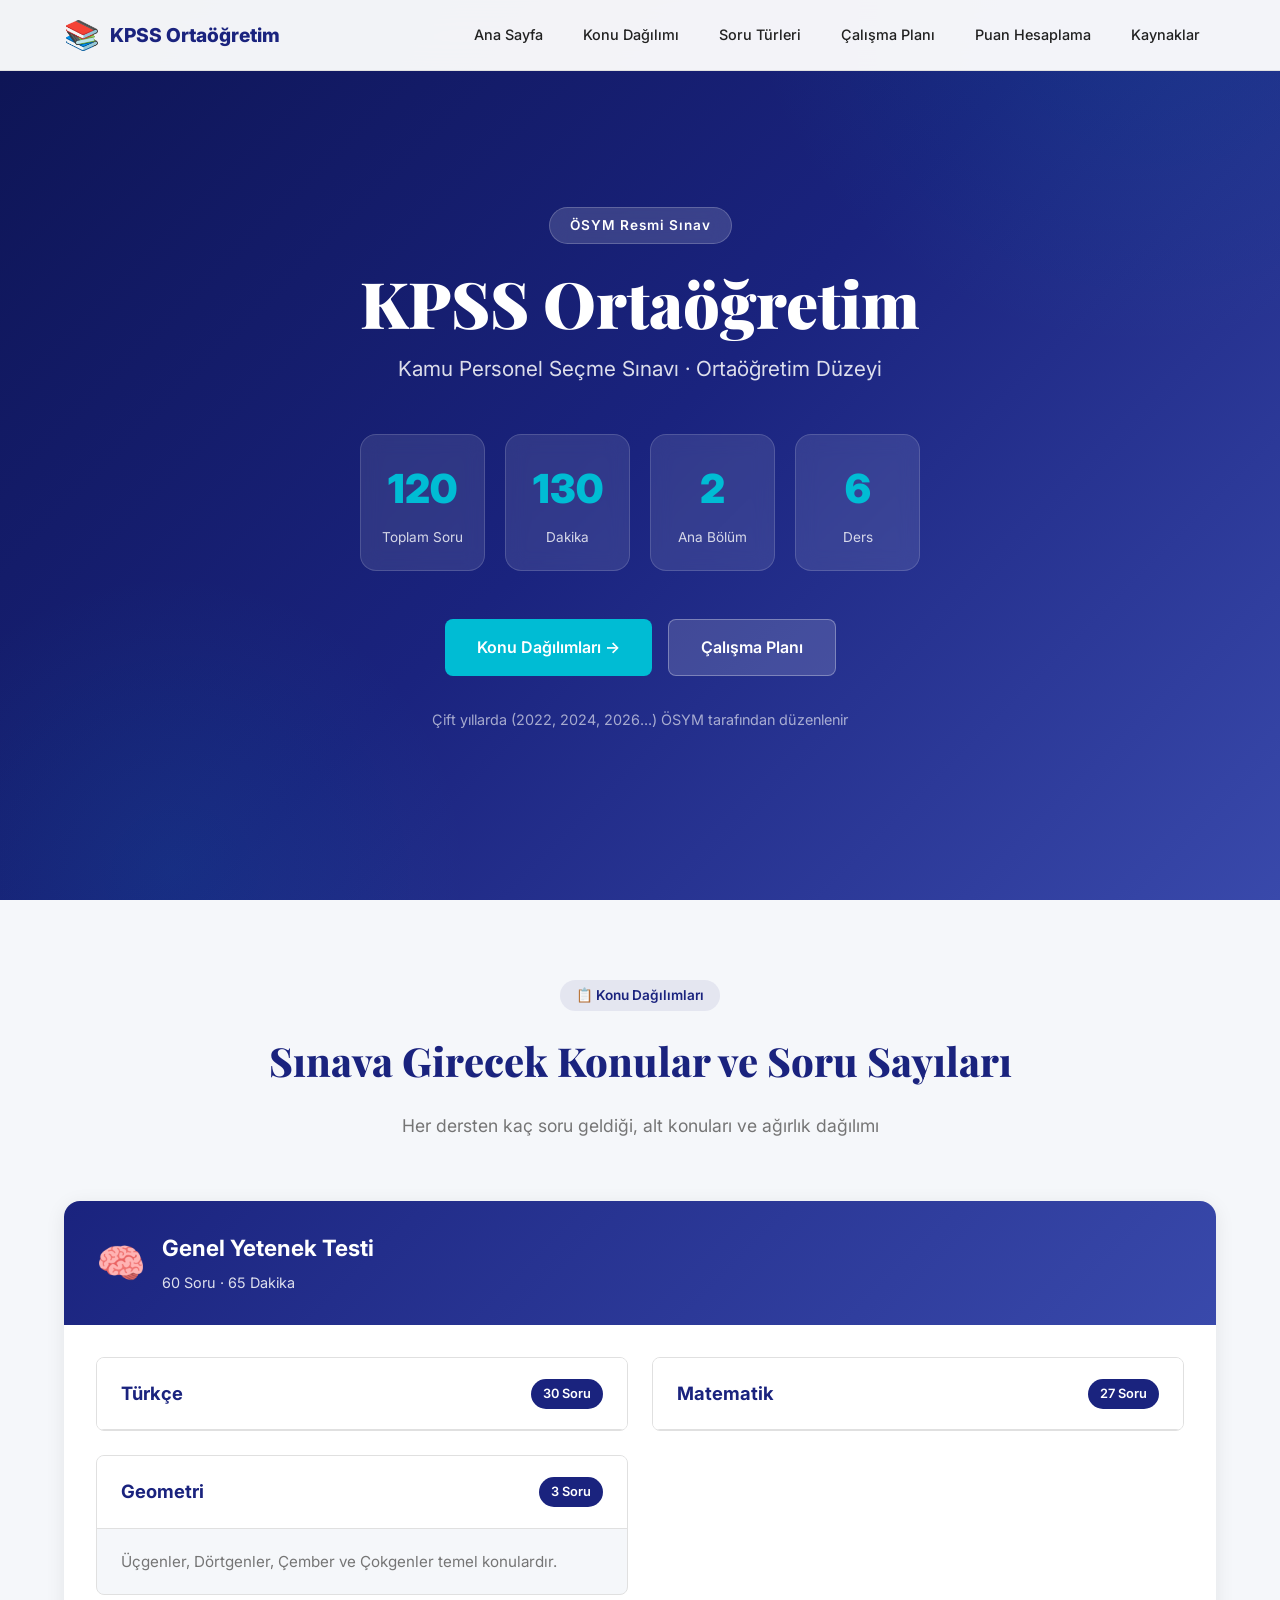
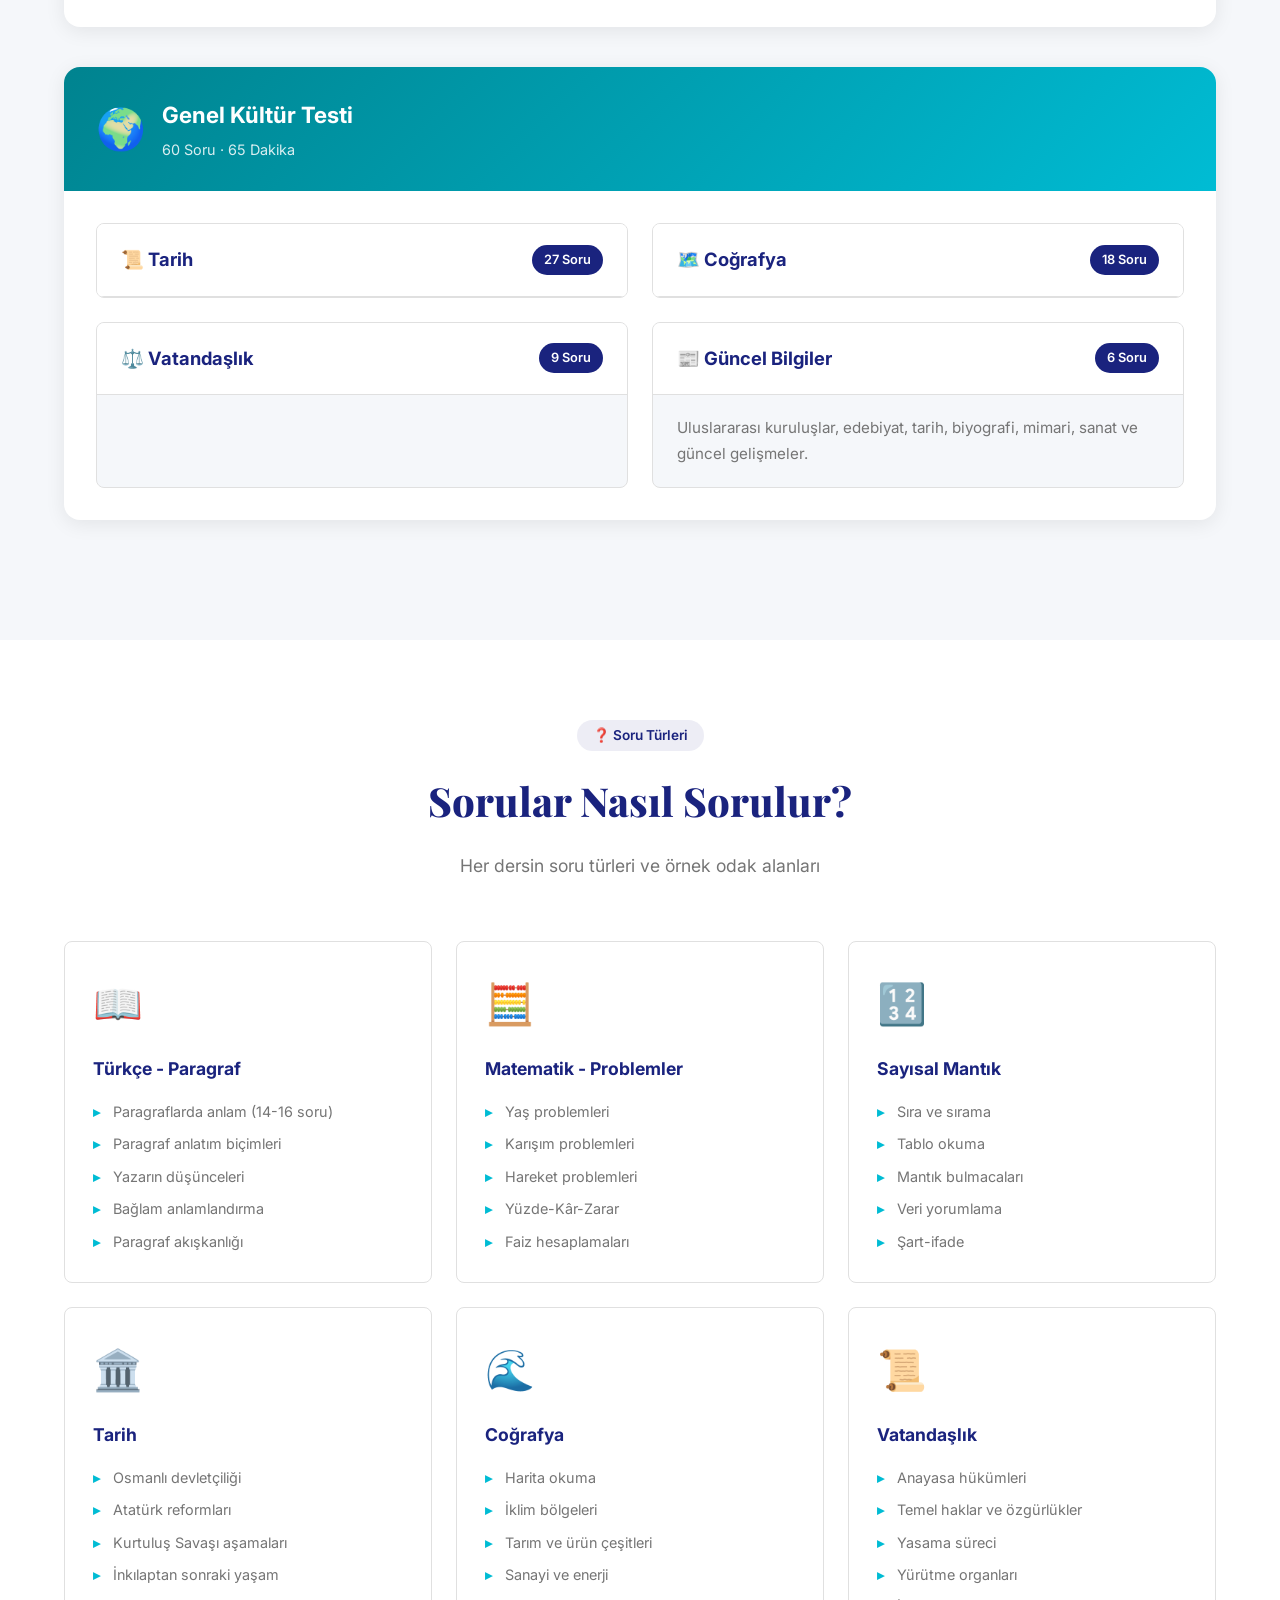
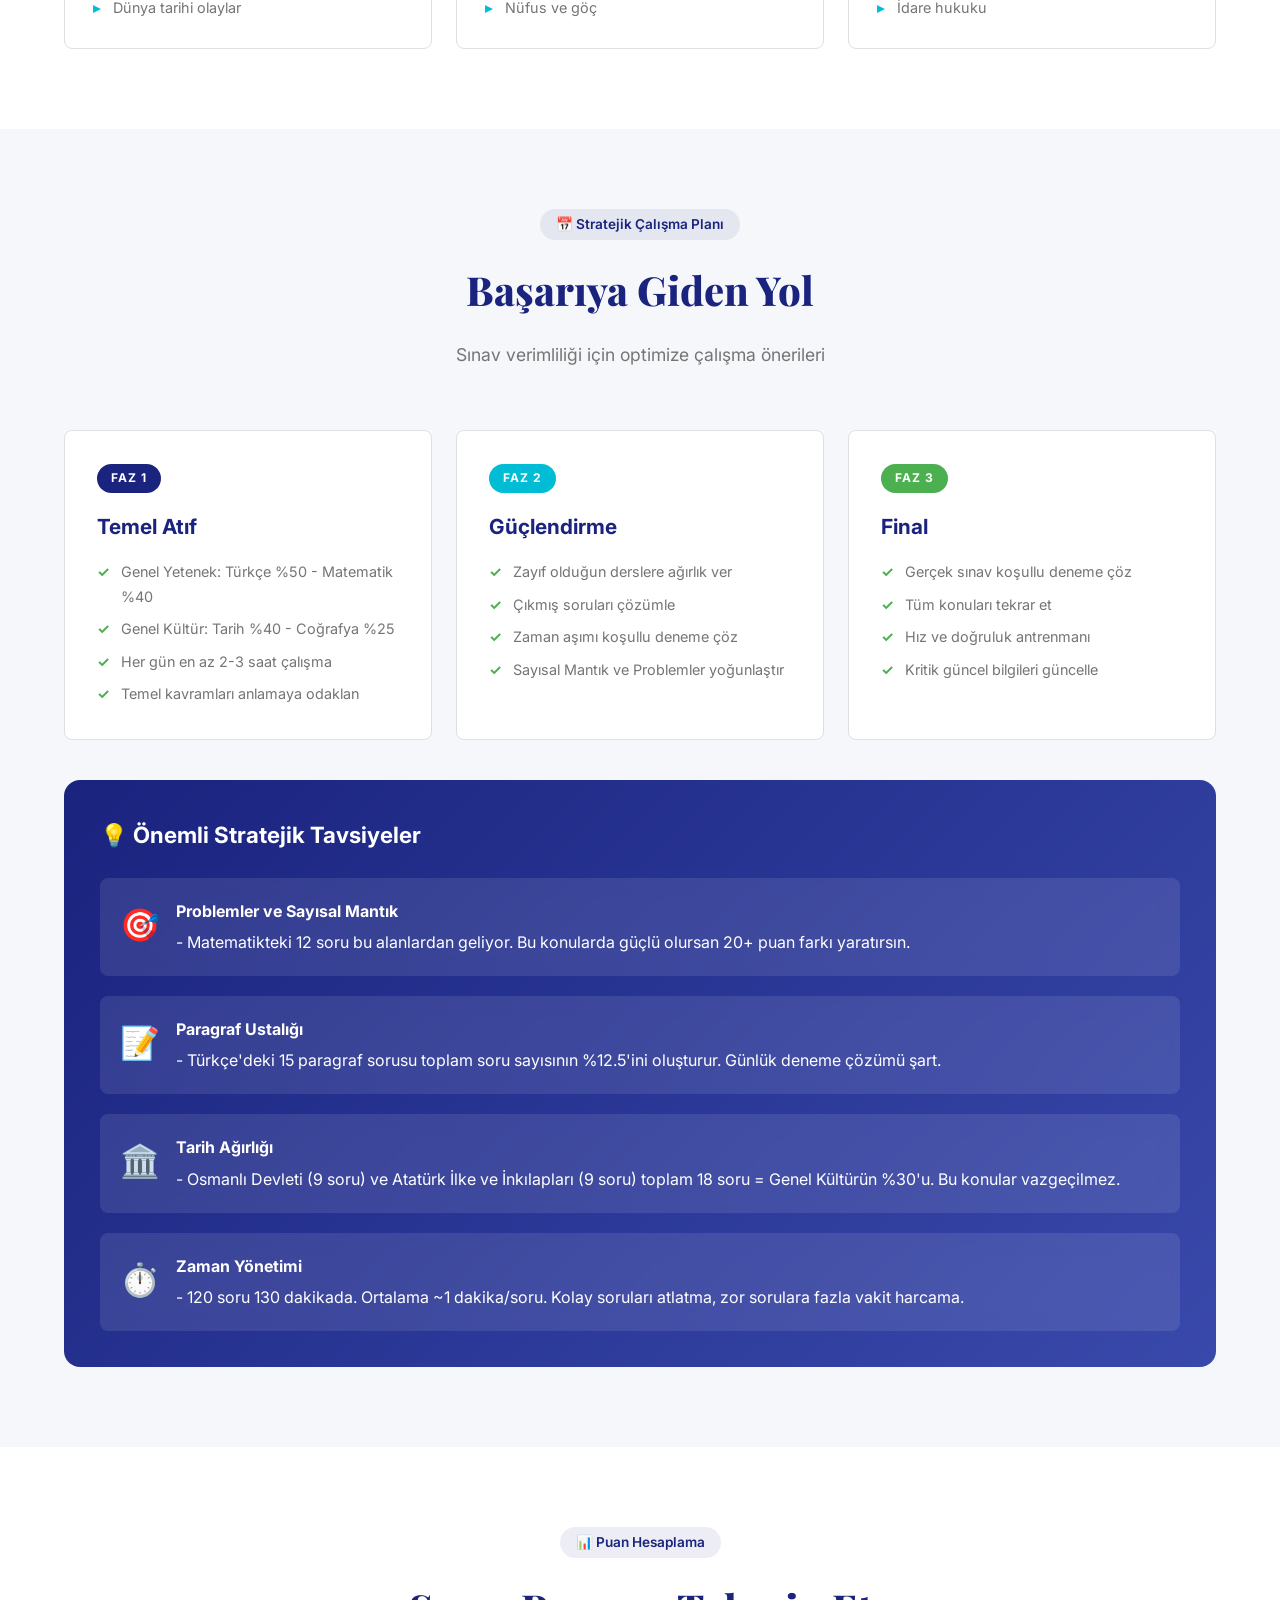
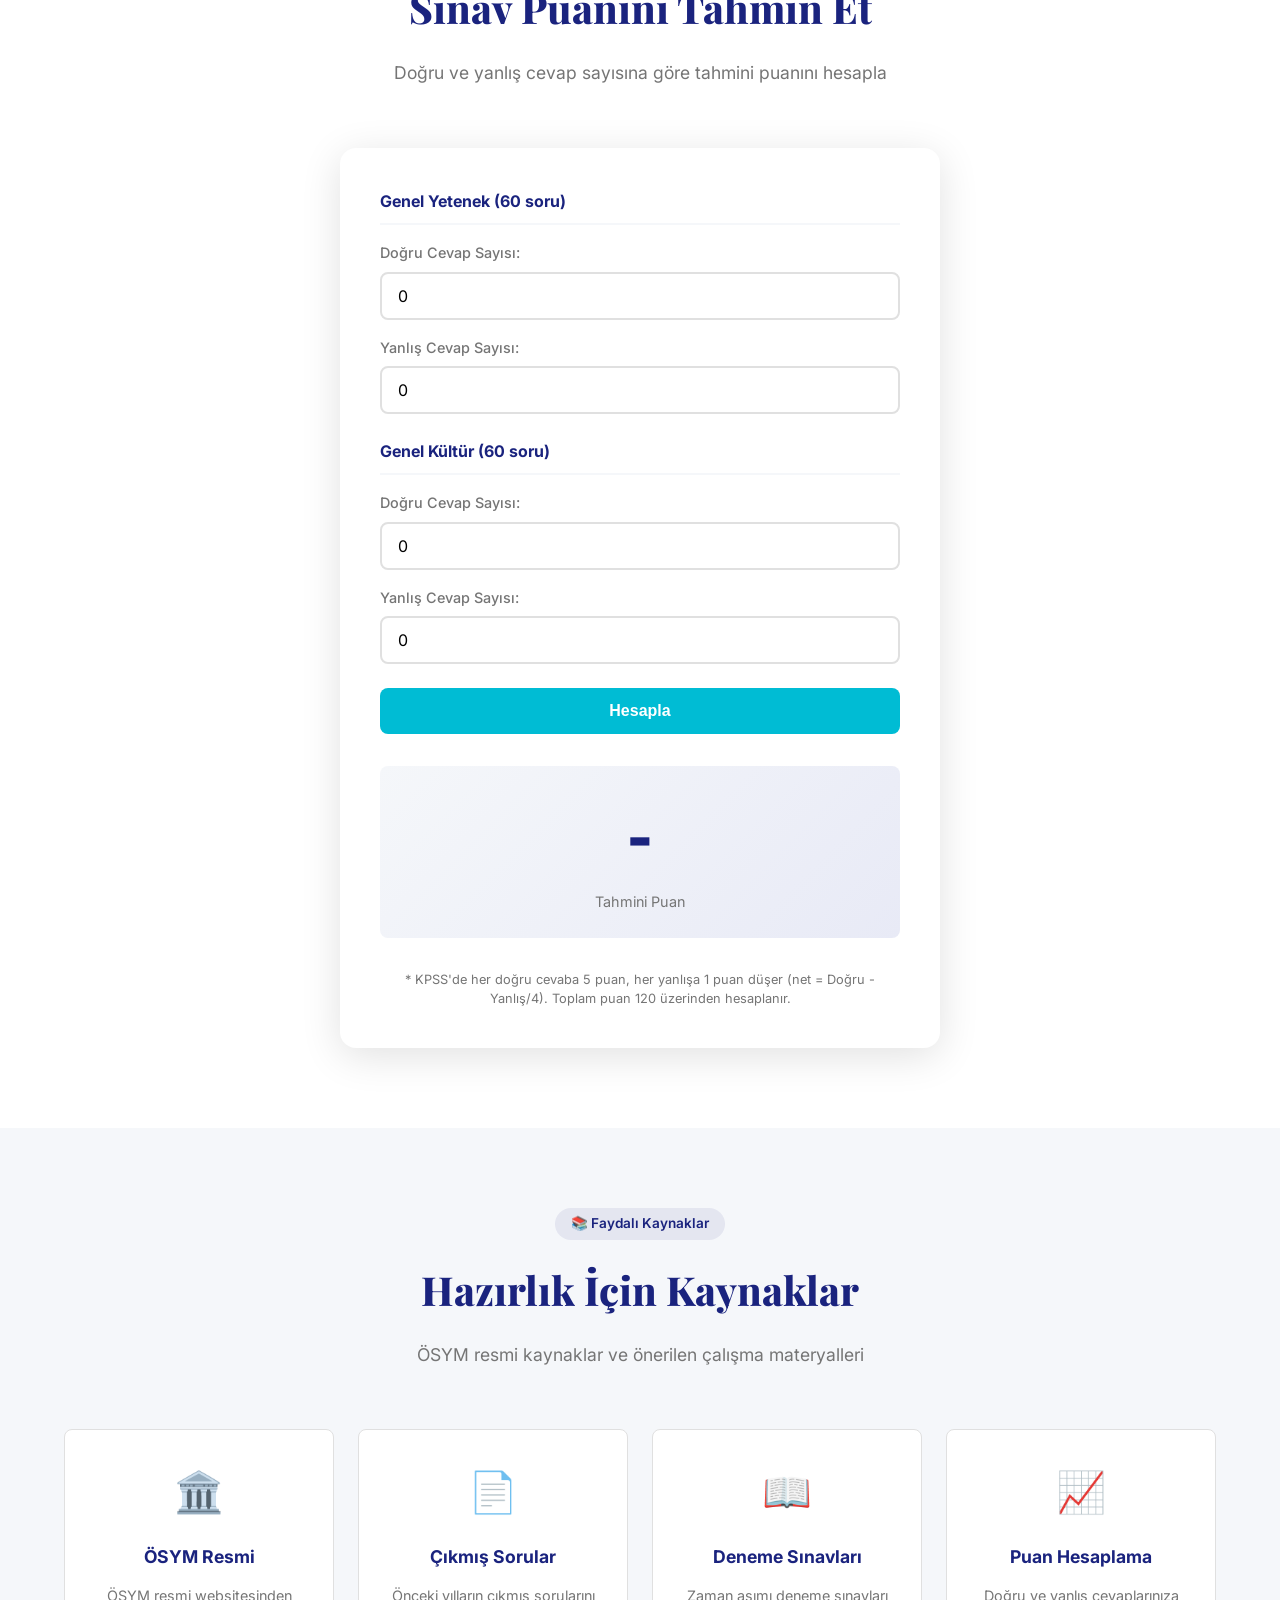
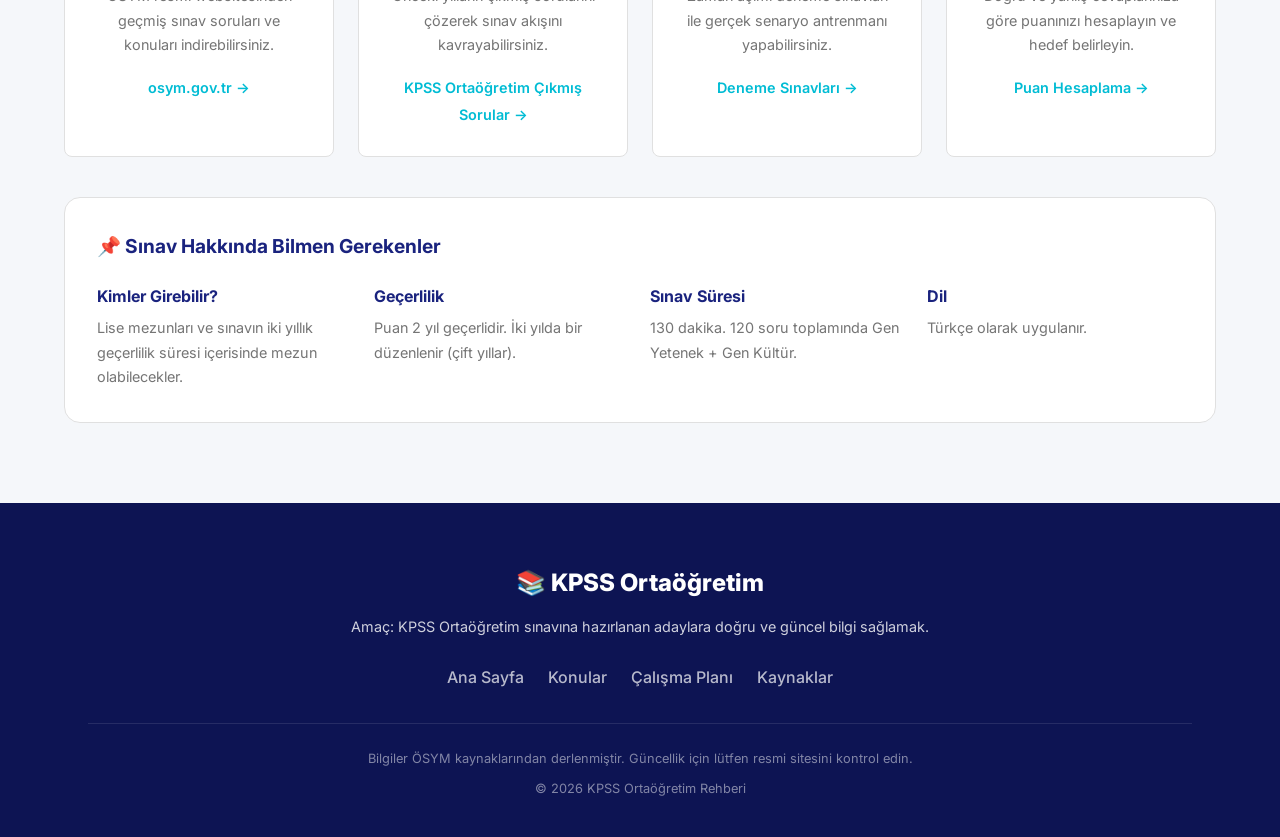
==== index.html @ dd4fbc3d "Initial commit: KPSS Ortaogretim Website" ====
<!DOCTYPE html>
<html lang="tr">
<head>
    <meta charset="UTF-8">
    <meta name="viewport" content="width=device-width, initial-scale=1.0">
    <title>KPSS Ortaöğretim - Sınav Rehberi ve Konu Dağılımları</title>
    <link rel="icon" href="data:image/svg+xml,%3Csvg xmlns='http://www.w3.org/2000/svg' viewBox='0 0 100 100'%3E%3Ctext y='.9em' font-size='90'%3E📚%3C/text%3E%3C/svg%3E">
    <link rel="stylesheet" href="css/style.css">
    <link rel="preconnect" href="https://fonts.googleapis.com">
    <link href="https://fonts.googleapis.com/css2?family=Inter:wght@300;400;500;600;700;800;900&family=Playfair+Display:wght@700;800;900&display=swap" rel="stylesheet">
</head>
<body>
    <!-- Navigasyon -->
    <nav class="navbar" id="navbar">
        <div class="nav-container">
            <a href="#anasayfa" class="nav-logo">
                <span class="logo-icon">📚</span>
                <span class="logo-text">KPSS Ortaöğretim</span>
            </a>
            <button class="nav-toggle" id="navToggle" aria-label="Menü">
                <span></span>
                <span></span>
                <span></span>
            </button>
            <ul class="nav-menu" id="navMenu">
                <li><a href="#anasayfa">Ana Sayfa</a></li>
                <li><a href="#konular">Konu Dağılımı</a></li>
                <li><a href="#soru-tipleri">Soru Türleri</a></li>
                <li><a href="#calisma-planı">Çalışma Planı</a></li>
                <li><a href="#puan-hesaplama">Puan Hesaplama</a></li>
                <li><a href="#kaynaklar">Kaynaklar</a></li>
            </ul>
        </div>
    </nav>

    <!-- Ana Sayfa -->
    <section class="hero" id="anasayfa">
        <div class="hero-bg"></div>
        <div class="hero-content">
            <div class="hero-badge">ÖSYM Resmi Sınav</div>
            <h1 class="hero-title">KPSS Ortaöğretim</h1>
            <p class="hero-subtitle">Kamu Personel Seçme Sınavı · Ortaöğretim Düzeyi</p>
            <div class="hero-stats">
                <div class="stat">
                    <span class="stat-number">120</span>
                    <span class="stat-label">Toplam Soru</span>
                </div>
                <div class="stat">
                    <span class="stat-number">130</span>
                    <span class="stat-label">Dakika</span>
                </div>
                <div class="stat">
                    <span class="stat-number">2</span>
                    <span class="stat-label">Ana Bölüm</span>
                </div>
                <div class="stat">
                    <span class="stat-number">6</span>
                    <span class="stat-label">Ders</span>
                </div>
            </div>
            <div class="hero-cta">
                <a href="#konular" class="btn btn-primary">Konu Dağılımları →</a>
                <a href="#calisma-planı" class="btn btn-secondary">Çalışma Planı</a>
            </div>
            <p class="hero-note">Çift yıllarda (2022, 2024, 2026...) ÖSYM tarafından düzenlenir</p>
        </div>
    </section>

    <!-- Konu Dağılımı -->
    <section class="section" id="konular">
        <div class="container">
            <div class="section-header">
                <span class="section-tag">📋 Konu Dağılımları</span>
                <h2 class="section-title">Sınava Girecek Konular ve Soru Sayıları</h2>
                <p class="section-desc">Her dersten kaç soru geldiği, alt konuları ve ağırlık dağılımı</p>
            </div>

            <!-- Genel Yetenek -->
            <div class="card category-card">
                <div class="card-header category-header-yetenek">
                    <div class="category-icon">🧠</div>
                    <div class="category-info">
                        <h3>Genel Yetenek Testi</h3>
                        <span class="category-subtitle">60 Soru · 65 Dakika</span>
                    </div>
                </div>
                <div class="card-body">
                    <div class="subject-grid">
                        <!-- Türkçe -->
                        <div class="subject-card" onclick="toggleSubject('turkce')">
                            <div class="subject-header">
                                <span class="subject-name">Türkçe</span>
                                <span class="subject-question-count">30 Soru</span>
                            </div>
                            <div class="subject-details" id="turkce-detail">
                                <div class="detail-grid">
                                    <div class="detail-item">
                                        <span class="detail-subject">Paragraf Anlamı</span>
                                        <span class="detail-count">15 soru</span>
                                        <div class="detail-bar"><div class="detail-fill" style="width:50%"></div></div>
                                    </div>
                                    <div class="detail-item">
                                        <span class="detail-subject">Sözel Mantık</span>
                                        <span class="detail-count">4 soru</span>
                                        <div class="detail-bar"><div class="detail-fill" style="width:13%"></div></div>
                                    </div>
                                    <div class="detail-item">
                                        <span class="detail-subject">Sözcükte Anlam</span>
                                        <span class="detail-count">2 soru</span>
                                        <div class="detail-bar"><div class="detail-fill" style="width:7%"></div></div>
                                    </div>
                                    <div class="detail-item">
                                        <span class="detail-subject">Cümlede Anlam</span>
                                        <span class="detail-count">2 soru</span>
                                        <div class="detail-bar"><div class="detail-fill" style="width:7%"></div></div>
                                    </div>
                                    <div class="detail-item">
                                        <span class="detail-subject">Dil Bilgisi</span>
                                        <span class="detail-count">2 soru</span>
                                        <div class="detail-bar"><div class="detail-fill" style="width:7%"></div></div>
                                    </div>
                                    <div class="detail-item">
                                        <span class="detail-subject">Ses Bilgisi</span>
                                        <span class="detail-count">1 soru</span>
                                        <div class="detail-bar"><div class="detail-fill" style="width:3%"></div></div>
                                    </div>
                                    <div class="detail-item">
                                        <span class="detail-subject">Anlatım Bozuklukları</span>
                                        <span class="detail-count">1 soru</span>
                                        <div class="detail-bar"><div class="detail-fill" style="width:3%"></div></div>
                                    </div>
                                    <div class="detail-item">
                                        <span class="detail-subject">Yazım Yanlışları</span>
                                        <span class="detail-count">1 soru</span>
                                        <div class="detail-bar"><div class="detail-fill" style="width:3%"></div></div>
                                    </div>
                                    <div class="detail-item">
                                        <span class="detail-subject">Noktalama İşaretleri</span>
                                        <span class="detail-count">1 soru</span>
                                        <div class="detail-bar"><div class="detail-fill" style="width:3%"></div></div>
                                    </div>
                                </div>
                            </div>
                        </div>

                        <!-- Matematik -->
                        <div class="subject-card" onclick="toggleSubject('matematik')">
                            <div class="subject-header">
                                <span class="subject-name">Matematik</span>
                                <span class="subject-question-count">27 Soru</span>
                            </div>
                            <div class="subject-details" id="matematik-detail">
                                <div class="detail-grid">
                                    <div class="detail-item">
                                        <span class="detail-subject">Problemler</span>
                                        <span class="detail-count">8 soru</span>
                                        <div class="detail-bar"><div class="detail-fill" style="width:30%"></div></div>
                                    </div>
                                    <div class="detail-item">
                                        <span class="detail-subject">Matematiksel İlişkiler</span>
                                        <span class="detail-count">6 soru</span>
                                        <div class="detail-bar"><div class="detail-fill" style="width:22%"></div></div>
                                    </div>
                                    <div class="detail-item">
                                        <span class="detail-subject">Sayısal Mantık</span>
                                        <span class="detail-count">4 soru</span>
                                        <div class="detail-bar"><div class="detail-fill" style="width:15%"></div></div>
                                    </div>
                                    <div class="detail-item">
                                        <span class="detail-subject">Temel Kavramlar</span>
                                        <span class="detail-count">2 soru</span>
                                        <div class="detail-bar"><div class="detail-fill" style="width:7%"></div></div>
                                    </div>
                                    <div class="detail-item">
                                        <span class="detail-subject">Rasyonel Sayılar</span>
                                        <span class="detail-count">2 soru</span>
                                        <div class="detail-bar"><div class="detail-fill" style="width:7%"></div></div>
                                    </div>
                                    <div class="detail-item">
                                        <span class="detail-subject">Köklü Sayılar</span>
                                        <span class="detail-count">1 soru</span>
                                        <div class="detail-bar"><div class="detail-fill" style="width:4%"></div></div>
                                    </div>
                                    <div class="detail-item">
                                        <span class="detail-subject">Üslü Sayılar</span>
                                        <span class="detail-count">1 soru</span>
                                        <div class="detail-bar"><div class="detail-fill" style="width:4%"></div></div>
                                    </div>
                                    <div class="detail-item">
                                        <span class="detail-subject">Tablo/Grafik Yorumlama</span>
                                        <span class="detail-count">3 soru</span>
                                        <div class="detail-bar"><div class="detail-fill" style="width:11%"></div></div>
                                    </div>
                                    <div class="detail-item">
                                        <span class="detail-subject">Temel Geometri</span>
                                        <span class="detail-count">3 soru</span>
                                        <div class="detail-bar"><div class="detail-fill" style="width:11%"></div></div>
                                    </div>
                                </div>
                            </div>
                        </div>

                        <!-- Geometri -->
                        <div class="subject-card">
                            <div class="subject-header">
                                <span class="subject-name">Geometri</span>
                                <span class="subject-question-count">3 Soru</span>
                            </div>
                            <div class="subject-body-text">
                                <p>Üçgenler, Dörtgenler, Çember ve Çokgenler temel konulardır.</p>
                            </div>
                        </div>
                    </div>
                </div>
            </div>

            <!-- Genel Kültür -->
            <div class="card category-card">
                <div class="card-header category-header-kultur">
                    <div class="category-icon">🌍</div>
                    <div class="category-info">
                        <h3>Genel Kültür Testi</h3>
                        <span class="category-subtitle">60 Soru · 65 Dakika</span>
                    </div>
                </div>
                <div class="card-body">
                    <div class="subject-grid">
                        <!-- Tarih -->
                        <div class="subject-card" onclick="toggleSubject('tarih')">
                            <div class="subject-header">
                                <span class="subject-name">📜 Tarih</span>
                                <span class="subject-question-count">27 Soru</span>
                            </div>
                            <div class="subject-details" id="tarih-detail">
                                <div class="detail-grid">
                                    <div class="detail-item">
                                        <span class="detail-subject">Osmanlı Devleti</span>
                                        <span class="detail-count">9 soru</span>
                                        <div class="detail-bar"><div class="detail-fill" style="width:33%"></div></div>
                                    </div>
                                    <div class="detail-item">
                                        <span class="detail-subject">Atatürk İlke ve İnkılapları</span>
                                        <span class="detail-count">9 soru</span>
                                        <div class="detail-bar"><div class="detail-fill" style="width:33%"></div></div>
                                    </div>
                                    <div class="detail-item">
                                        <span class="detail-subject">Kurtuluş Savaşı</span>
                                        <span class="detail-count">3 soru</span>
                                        <div class="detail-bar"><div class="detail-fill" style="width:11%"></div></div>
                                    </div>
                                    <div class="detail-item">
                                        <span class="detail-subject">Çağdaş Türk ve Dünya Tarihi</span>
                                        <span class="detail-count">3 soru</span>
                                        <div class="detail-bar"><div class="detail-fill" style="width:11%"></div></div>
                                    </div>
                                    <div class="detail-item">
                                        <span class="detail-subject">Türk-İslam Devletleri</span>
                                        <span class="detail-count">2 soru</span>
                                        <div class="detail-bar"><div class="detail-fill" style="width:7%"></div></div>
                                    </div>
                                    <div class="detail-item">
                                        <span class="detail-subject">İlk Türk Devletleri</span>
                                        <span class="detail-count">1 soru</span>
                                        <div class="detail-bar"><div class="detail-fill" style="width:4%"></div></div>
                                    </div>
                                </div>
                            </div>
                        </div>

                        <!-- Coğrafya -->
                        <div class="subject-card" onclick="toggleSubject('coğrafya')">
                            <div class="subject-header">
                                <span class="subject-name">🗺️ Coğrafya</span>
                                <span class="subject-question-count">18 Soru</span>
                            </div>
                            <div class="subject-details" id="coğrafya-detail">
                                <div class="detail-grid">
                                    <div class="detail-item">
                                        <span class="detail-subject">Türkiye'nin Ekonomik Özellikleri</span>
                                        <span class="detail-count">8 soru</span>
                                        <div class="detail-bar"><div class="detail-fill" style="width:44%"></div></div>
                                    </div>
                                    <div class="detail-item">
                                        <span class="detail-subject">Türkiye'nin Fiziki Özellikleri</span>
                                        <span class="detail-count">4 soru</span>
                                        <div class="detail-bar"><div class="detail-fill" style="width:22%"></div></div>
                                    </div>
                                    <div class="detail-item">
                                        <span class="detail-subject">Türkiye'nin Beşeri Özellikleri</span>
                                        <span class="detail-count">3 soru</span>
                                        <div class="detail-bar"><div class="detail-fill" style="width:17%"></div></div>
                                    </div>
                                    <div class="detail-item">
                                        <span class="detail-subject">İklim ve Bitki Örtüsü</span>
                                        <span class="detail-count">2 soru</span>
                                        <div class="detail-bar"><div class="detail-fill" style="width:11%"></div></div>
                                    </div>
                                    <div class="detail-item">
                                        <span class="detail-subject">Türkiye'nin Coğrafi Konumu</span>
                                        <span class="detail-count">1 soru</span>
                                        <div class="detail-bar"><div class="detail-fill" style="width:6%"></div></div>
                                    </div>
                                </div>
                            </div>
                        </div>

                        <!-- Vatandaşlık -->
                        <div class="subject-card" onclick="toggleSubject('vatandaslik')">
                            <div class="subject-header">
                                <span class="subject-name">⚖️ Vatandaşlık</span>
                                <span class="subject-question-count">9 Soru</span>
                            </div>
                            <div class="subject-details" id="vatandaslik-detail">
                                <div class="detail-grid">
                                    <div class="detail-item">
                                        <span class="detail-subject">Yasama, Yürütme, Yargı</span>
                                        <span class="detail-count">4 soru</span>
                                        <div class="detail-bar"><div class="detail-fill" style="width:44%"></div></div>
                                    </div>
                                    <div class="detail-item">
                                        <span class="detail-subject">Temel Hukuk Kavramları</span>
                                        <span class="detail-count">3 soru</span>
                                        <div class="detail-bar"><div class="detail-fill" style="width:33%"></div></div>
                                    </div>
                                    <div class="detail-item">
                                        <span class="detail-subject">İdare Hukuku</span>
                                        <span class="detail-count">2 soru</span>
                                        <div class="detail-bar"><div class="detail-fill" style="width:22%"></div></div>
                                    </div>
                                </div>
                            </div>
                        </div>

                        <!-- Güncel Bilgiler -->
                        <div class="subject-card">
                            <div class="subject-header">
                                <span class="subject-name">📰 Güncel Bilgiler</span>
                                <span class="subject-question-count">6 Soru</span>
                            </div>
                            <div class="subject-body-text">
                                <p>Uluslararası kuruluşlar, edebiyat, tarih, biyografi, mimari, sanat ve güncel gelişmeler.</p>
                            </div>
                        </div>
                    </div>
                </div>
            </div>
        </div>
    </section>

    <!-- Soru Türleri -->
    <section class="section section-alt" id="soru-tipleri">
        <div class="container">
            <div class="section-header">
                <span class="section-tag">❓ Soru Türleri</span>
                <h2 class="section-title">Sorular Nasıl Sorulur?</h2>
                <p class="section-desc">Her dersin soru türleri ve örnek odak alanları</p>
            </div>

            <div class="question-types-grid">
                <div class="type-card">
                    <div class="type-icon">📖</div>
                    <h4>Türkçe - Paragraf</h4>
                    <ul>
                        <li>Paragraflarda anlam (14-16 soru)</li>
                        <li>Paragraf anlatım biçimleri</li>
                        <li>Yazarın düşünceleri</li>
                        <li>Bağlam anlamlandırma</li>
                        <li>Paragraf akışkanlığı</li>
                    </ul>
                </div>
                <div class="type-card">
                    <div class="type-icon">🧮</div>
                    <h4>Matematik - Problemler</h4>
                    <ul>
                        <li>Yaş problemleri</li>
                        <li>Karışım problemleri</li>
                        <li>Hareket problemleri</li>
                        <li>Yüzde-Kâr-Zarar</li>
                        <li>Faiz hesaplamaları</li>
                    </ul>
                </div>
                <div class="type-card">
                    <div class="type-icon">🔢</div>
                    <h4>Sayısal Mantık</h4>
                    <ul>
                        <li>Sıra ve sırama</li>
                        <li>Tablo okuma</li>
                        <li>Mantık bulmacaları</li>
                        <li>Veri yorumlama</li>
                        <li>Şart-ifade</li>
                    </ul>
                </div>
                <div class="type-card">
                    <div class="type-icon">🏛️</div>
                    <h4>Tarih</h4>
                    <ul>
                        <li>Osmanlı devletçiliği</li>
                        <li>Atatürk reformları</li>
                        <li>Kurtuluş Savaşı aşamaları</li>
                        <li>İnkılaptan sonraki yaşam</li>
                        <li>Dünya tarihi olaylar</li>
                    </ul>
                </div>
                <div class="type-card">
                    <div class="type-icon">🌊</div>
                    <h4>Coğrafya</h4>
                    <ul>
                        <li>Harita okuma</li>
                        <li>İklim bölgeleri</li>
                        <li>Tarım ve ürün çeşitleri</li>
                        <li>Sanayi ve enerji</li>
                        <li>Nüfus ve göç</li>
                    </ul>
                </div>
                <div class="type-card">
                    <div class="type-icon">📜</div>
                    <h4>Vatandaşlık</h4>
                    <ul>
                        <li>Anayasa hükümleri</li>
                        <li>Temel haklar ve özgürlükler</li>
                        <li>Yasama süreci</li>
                        <li>Yürütme organları</li>
                        <li>İdare hukuku</li>
                    </ul>
                </div>
            </div>
        </div>
    </section>

    <!-- Çalışma Planı -->
    <section class="section" id="calisma-planı">
        <div class="container">
            <div class="section-header">
                <span class="section-tag">📅 Stratejik Çalışma Planı</span>
                <h2 class="section-title">Başarıya Giden Yol</h2>
                <p class="section-desc">Sınav verimliliği için optimize çalışma önerileri</p>
            </div>

            <div class="plan-grid">
                <div class="plan-card">
                    <div class="plan-phase">FAZ 1</div>
                    <h3>Temel Atıf</h3>
                    <ul>
                        <li>Genel Yetenek: Türkçe %50 - Matematik %40</li>
                        <li>Genel Kültür: Tarih %40 - Coğrafya %25</li>
                        <li>Her gün en az 2-3 saat çalışma</li>
                        <li>Temel kavramları anlamaya odaklan</li>
                    </ul>
                </div>
                <div class="plan-card">
                    <div class="plan-phase">FAZ 2</div>
                    <h3>Güçlendirme</h3>
                    <ul>
                        <li>Zayıf olduğun derslere ağırlık ver</li>
                        <li>Çıkmış soruları çözümle</li>
                        <li>Zaman aşımı koşullu deneme çöz</li>
                        <li>Sayısal Mantık ve Problemler yoğunlaştır</li>
                    </ul>
                </div>
                <div class="plan-card">
                    <div class="plan-phase">FAZ 3</div>
                    <h3>Final</h3>
                    <ul>
                        <li>Gerçek sınav koşullu deneme çöz</li>
                        <li>Tüm konuları tekrar et</li>
                        <li>Hız ve doğruluk antrenmanı</li>
                        <li>Kritik güncel bilgileri güncelle</li>
                    </ul>
                </div>
            </div>

            <div class="strategy-box">
                <h3>💡 Önemli Stratejik Tavsiyeler</h3>
                <div class="strategy-items">
                    <div class="strategy-item">
                        <span class="strategy-icon">🎯</span>
                        <div>
                            <strong>Problemler ve Sayısal Mantık</strong> - Matematikteki 12 soru bu alanlardan geliyor. Bu konularda güçlü olursan 20+ puan farkı yaratırsın.
                        </div>
                    </div>
                    <div class="strategy-item">
                        <span class="strategy-icon">📝</span>
                        <div>
                            <strong>Paragraf Ustalığı</strong> - Türkçe'deki 15 paragraf sorusu toplam soru sayısının %12.5'ini oluşturur. Günlük deneme çözümü şart.
                        </div>
                    </div>
                    <div class="strategy-item">
                        <span class="strategy-icon">🏛️</span>
                        <div>
                            <strong>Tarih Ağırlığı</strong> - Osmanlı Devleti (9 soru) ve Atatürk İlke ve İnkılapları (9 soru) toplam 18 soru = Genel Kültürün %30'u. Bu konular vazgeçilmez.
                        </div>
                    </div>
                    <div class="strategy-item">
                        <span class="strategy-icon">⏱️</span>
                        <div>
                            <strong>Zaman Yönetimi</strong> - 120 soru 130 dakikada. Ortalama ~1 dakika/soru. Kolay soruları atlatma, zor sorulara fazla vakit harcama.
                        </div>
                    </div>
                </div>
            </div>
        </div>
    </section>

    <!-- Puan Hesaplama -->
    <section class="section section-alt" id="puan-hesaplama">
        <div class="container">
            <div class="section-header">
                <span class="section-tag">📊 Puan Hesaplama</span>
                <h2 class="section-title">Sınav Puanını Tahmin Et</h2>
                <p class="section-desc">Doğru ve yanlış cevap sayısına göre tahmini puanını hesapla</p>
            </div>

            <div class="calculator-container">
                <div class="calculator">
                    <div class="calc-section">
                        <h4>Genel Yetenek (60 soru)</h4>
                        <div class="calc-input">
                            <label>Doğru Cevap Sayısı:</label>
                            <input type="number" id="dogru-yetenek" min="0" max="60" value="0">
                        </div>
                        <div class="calc-input">
                            <label>Yanlış Cevap Sayısı:</label>
                            <input type="number" id="yanlis-yetenek" min="0" max="60" value="0">
                        </div>
                    </div>
                    <div class="calc-section">
                        <h4>Genel Kültür (60 soru)</h4>
                        <div class="calc-input">
                            <label>Doğru Cevap Sayısı:</label>
                            <input type="number" id="dogru-kultur" min="0" max="60" value="0">
                        </div>
                        <div class="calc-input">
                            <label>Yanlış Cevap Sayısı:</label>
                            <input type="number" id="yanlis-kultur" min="0" max="60" value="0">
                        </div>
                    </div>
                    <button class="btn btn-primary btn-full" onclick="hesaplaPuan()">Hesapla</button>
                    <div class="calc-result" id="calc-result">
                        <div class="result-score" id="result-score">-</div>
                        <div class="result-label" id="result-label">Tahmini Puan</div>
                    </div>
                    <p class="calc-note">* KPSS'de her doğru cevaba 5 puan, her yanlışa 1 puan düşer (net = Doğru - Yanlış/4). Toplam puan 120 üzerinden hesaplanır.</p>
                </div>
            </div>
        </div>
    </section>

    <!-- Kaynaklar -->
    <section class="section" id="kaynaklar">
        <div class="container">
            <div class="section-header">
                <span class="section-tag">📚 Faydalı Kaynaklar</span>
                <h2 class="section-title">Hazırlık İçin Kaynaklar</h2>
                <p class="section-desc">ÖSYM resmi kaynaklar ve önerilen çalışma materyalleri</p>
            </div>

            <div class="resources-grid">
                <div class="resource-card">
                    <div class="resource-icon">🏛️</div>
                    <h4>ÖSYM Resmi</h4>
                    <p>ÖSYM resmi websitesinden geçmiş sınav soruları ve konuları indirebilirsiniz.</p>
                    <a href="https://www.osym.gov.tr" target="_blank" class="resource-link">osym.gov.tr →</a>
                </div>
                <div class="resource-card">
                    <div class="resource-icon">📄</div>
                    <h4>Çıkmış Sorular</h4>
                    <p>Önceki yılların çıkmış sorularını çözerek sınav akışını kavrayabilirsiniz.</p>
                    <a href="#" class="resource-link">KPSS Ortaöğretim Çıkmış Sorular →</a>
                </div>
                <div class="resource-card">
                    <div class="resource-icon">📖</div>
                    <h4>Deneme Sınavları</h4>
                    <p>Zaman aşımı deneme sınavları ile gerçek senaryo antrenmanı yapabilirsiniz.</p>
                    <a href="#" class="resource-link">Deneme Sınavları →</a>
                </div>
                <div class="resource-card">
                    <div class="resource-icon">📈</div>
                    <h4>Puan Hesaplama</h4>
                    <p>Doğru ve yanlış cevaplarınıza göre puanınızı hesaplayın ve hedef belirleyin.</p>
                    <a href="#" class="resource-link">Puan Hesaplama →</a>
                </div>
            </div>

            <div class="info-box">
                <h4>📌 Sınav Hakkında Bilmen Gerekenler</h4>
                <div class="info-grid">
                    <div class="info-item">
                        <strong>Kimler Girebilir?</strong>
                        <p>Lise mezunları ve sınavın iki yıllık geçerlilik süresi içerisinde mezun olabilecekler.</p>
                    </div>
                    <div class="info-item">
                        <strong>Geçerlilik</strong>
                        <p>Puan 2 yıl geçerlidir. İki yılda bir düzenlenir (çift yıllar).</p>
                    </div>
                    <div class="info-item">
                        <strong>Sınav Süresi</strong>
                        <p>130 dakika. 120 soru toplamında Gen Yetenek + Gen Kültür.</p>
                    </div>
                    <div class="info-item">
                        <strong>Dil</strong>
                        <p>Türkçe olarak uygulanır.</p>
                    </div>
                </div>
            </div>
        </div>
    </section>

    <!-- Footer -->
    <footer class="footer">
        <div class="container">
            <div class="footer-content">
                <div class="footer-brand">
                    <span class="footer-logo">📚 KPSS Ortaöğretim</span>
                    <p>Amaç: KPSS Ortaöğretim sınavına hazırlanan adaylara doğru ve güncel bilgi sağlamak.</p>
                </div>
                <div class="footer-links">
                    <a href="#anasayfa">Ana Sayfa</a>
                    <a href="#konular">Konular</a>
                    <a href="#calisma-planı">Çalışma Planı</a>
                    <a href="#kaynaklar">Kaynaklar</a>
                </div>
                <div class="footer-note">
                    <p>Bilgiler ÖSYM kaynaklarından derlenmiştir. Güncellik için lütfen resmi sitesini kontrol edin.</p>
                    <p>&copy; 2026 KPSS Ortaöğretim Rehberi</p>
                </div>
            </div>
        </div>
    </footer>

    <script src="js/main.js"></script>
</body>
</html>
---- css/style.css ----
/* ===== RESET & BASE ===== */
*, *::before, *::after {
    margin: 0;
    padding: 0;
    box-sizing: border-box;
}

:root {
    --primary: #1a237e;
    --primary-light: #3949ab;
    --primary-dark: #0d1453;
    --accent: #00bcd4;
    --accent-light: #26c6da;
    --accent-dark: #00838f;
    --text-dark: #212121;
    --text-light: #757575;
    --bg-light: #f5f7fa;
    --bg-white: #ffffff;
    --border: #e0e0e0;
    --success: #4caf50;
    --warning: #ff9800;
    --danger: #f44336;
    --shadow: 0 4px 20px rgba(0, 0, 0, 0.08);
    --shadow-lg: 0 8px 40px rgba(0, 0, 0, 0.12);
    --radius: 16px;
    --radius-sm: 8px;
    --transition: all 0.3s cubic-bezier(0.4, 0, 0.2, 1);
}

html {
    scroll-behavior: smooth;
}

body {
    font-family: 'Inter', -apple-system, BlinkMacSystemFont, 'Segoe UI', sans-serif;
    color: var(--text-dark);
    background: var(--bg-light);
    line-height: 1.7;
    overflow-x: hidden;
}

/* ===== NAVBAR ===== */
.navbar {
    position: fixed;
    top: 0;
    left: 0;
    right: 0;
    z-index: 1000;
    background: rgba(255, 255, 255, 0.95);
    backdrop-filter: blur(20px);
    border-bottom: 1px solid var(--border);
    transition: var(--transition);
}

.navbar.scrolled {
    box-shadow: var(--shadow);
}

.nav-container {
    max-width: 1200px;
    margin: 0 auto;
    padding: 0 24px;
    display: flex;
    align-items: center;
    justify-content: space-between;
    height: 70px;
}

.nav-logo {
    display: flex;
    align-items: center;
    gap: 10px;
    text-decoration: none;
    color: var(--primary);
    font-weight: 800;
    font-size: 1.2rem;
}

.logo-icon {
    font-size: 1.8rem;
}

.nav-menu {
    display: flex;
    list-style: none;
    gap: 8px;
}

.nav-menu a {
    text-decoration: none;
    color: var(--text-dark);
    font-weight: 500;
    font-size: 0.9rem;
    padding: 8px 16px;
    border-radius: var(--radius-sm);
    transition: var(--transition);
}

.nav-menu a:hover {
    background: var(--primary);
    color: white;
}

.nav-toggle {
    display: none;
    flex-direction: column;
    gap: 5px;
    cursor: pointer;
    padding: 5px;
}

.nav-toggle span {
    width: 25px;
    height: 3px;
    background: var(--primary);
    border-radius: 3px;
    transition: var(--transition);
}

/* ===== HERO ===== */
.hero {
    position: relative;
    min-height: 100vh;
    display: flex;
    align-items: center;
    justify-content: center;
    overflow: hidden;
}

.hero-bg {
    position: absolute;
    top: 0;
    left: 0;
    right: 0;
    bottom: 0;
    background: linear-gradient(135deg, var(--primary-dark) 0%, var(--primary) 50%, var(--primary-light) 100%);
}

.hero-bg::before {
    content: '';
    position: absolute;
    top: -50%;
    right: -20%;
    width: 800px;
    height: 800px;
    background: radial-gradient(circle, rgba(0, 188, 212, 0.1) 0%, transparent 70%);
    border-radius: 50%;
}

.hero-bg::after {
    content: '';
    position: absolute;
    bottom: -30%;
    left: -10%;
    width: 600px;
    height: 600px;
    background: radial-gradient(circle, rgba(0, 188, 212, 0.08) 0%, transparent 70%);
    border-radius: 50%;
}

.hero-content {
    position: relative;
    z-index: 2;
    text-align: center;
    color: white;
    padding: 120px 24px 80px;
    max-width: 800px;
}

.hero-badge {
    display: inline-block;
    background: rgba(255, 255, 255, 0.15);
    backdrop-filter: blur(10px);
    padding: 6px 20px;
    border-radius: 50px;
    font-size: 0.85rem;
    font-weight: 600;
    letter-spacing: 1px;
    margin-bottom: 24px;
    border: 1px solid rgba(255, 255, 255, 0.2);
}

.hero-title {
    font-family: 'Playfair Display', serif;
    font-size: 4rem;
    font-weight: 900;
    margin-bottom: 12px;
    line-height: 1.1;
}

.hero-subtitle {
    font-size: 1.3rem;
    opacity: 0.85;
    margin-bottom: 48px;
    font-weight: 400;
}

.hero-stats {
    display: grid;
    grid-template-columns: repeat(4, 1fr);
    gap: 20px;
    margin-bottom: 48px;
}

.stat {
    background: rgba(255, 255, 255, 0.1);
    backdrop-filter: blur(10px);
    border: 1px solid rgba(255, 255, 255, 0.15);
    border-radius: var(--radius);
    padding: 20px;
    text-align: center;
    transition: var(--transition);
}

.stat:hover {
    transform: translateY(-4px);
    background: rgba(255, 255, 255, 0.2);
}

.stat-number {
    display: block;
    font-size: 2.5rem;
    font-weight: 900;
    color: var(--accent);
}

.stat-label {
    font-size: 0.85rem;
    opacity: 0.8;
    margin-top: 4px;
}

.hero-cta {
    display: flex;
    gap: 16px;
    justify-content: center;
    flex-wrap: wrap;
}

.hero-note {
    margin-top: 32px;
    opacity: 0.6;
    font-size: 0.9rem;
}

/* ===== BUTTONS ===== */
.btn {
    display: inline-flex;
    align-items: center;
    justify-content: center;
    gap: 8px;
    padding: 14px 32px;
    border-radius: var(--radius-sm);
    font-size: 1rem;
    font-weight: 600;
    text-decoration: none;
    cursor: pointer;
    border: none;
    transition: var(--transition);
}

.btn-primary {
    background: var(--accent);
    color: white;
}

.btn-primary:hover {
    background: var(--accent-dark);
    transform: translateY(-2px);
    box-shadow: 0 8px 25px rgba(0, 188, 212, 0.3);
}

.btn-secondary {
    background: rgba(255, 255, 255, 0.15);
    color: white;
    border: 1px solid rgba(255, 255, 255, 0.3);
}

.btn-secondary:hover {
    background: rgba(255, 255, 255, 0.25);
    transform: translateY(-2px);
}

.btn-full {
    width: 100%;
}

/* ===== SECTIONS ===== */
.section {
    padding: 80px 0;
}

.section-alt {
    background: var(--bg-white);
}

.container {
    max-width: 1200px;
    margin: 0 auto;
    padding: 0 24px;
}

.section-header {
    text-align: center;
    margin-bottom: 60px;
}

.section-tag {
    display: inline-block;
    background: rgba(26, 35, 126, 0.08);
    color: var(--primary);
    padding: 4px 16px;
    border-radius: 50px;
    font-size: 0.85rem;
    font-weight: 600;
    margin-bottom: 16px;
}

.section-title {
    font-family: 'Playfair Display', serif;
    font-size: 2.5rem;
    font-weight: 800;
    color: var(--primary);
    margin-bottom: 16px;
}

.section-desc {
    color: var(--text-light);
    font-size: 1.1rem;
    max-width: 600px;
    margin: 0 auto;
}

/* ===== CARDS ===== */
.card {
    background: var(--bg-white);
    border-radius: var(--radius);
    box-shadow: var(--shadow);
    overflow: hidden;
    margin-bottom: 40px;
}

.card-header {
    padding: 28px 32px;
    display: flex;
    align-items: center;
    gap: 16px;
}

.category-header-yetenek {
    background: linear-gradient(135deg, var(--primary) 0%, var(--primary-light) 100%);
    color: white;
}

.category-header-kultur {
    background: linear-gradient(135deg, var(--accent-dark) 0%, var(--accent) 100%);
    color: white;
}

.category-icon {
    font-size: 2.5rem;
}

.category-info h3 {
    font-size: 1.4rem;
    font-weight: 700;
    margin-bottom: 2px;
}

.category-subtitle {
    font-size: 0.9rem;
    opacity: 0.85;
}

.card-body {
    padding: 32px;
}

/* ===== SUBJECT CARDS ===== */
.subject-grid {
    display: grid;
    grid-template-columns: repeat(auto-fit, minmax(350px, 1fr));
    gap: 24px;
}

.subject-card {
    background: var(--bg-light);
    border-radius: var(--radius-sm);
    border: 1px solid var(--border);
    overflow: hidden;
    transition: var(--transition);
    cursor: pointer;
}

.subject-card:hover {
    box-shadow: var(--shadow-lg);
    transform: translateY(-4px);
}

.subject-header {
    display: flex;
    justify-content: space-between;
    align-items: center;
    padding: 20px 24px;
    background: white;
    border-bottom: 1px solid var(--border);
}

.subject-name {
    font-weight: 700;
    font-size: 1.15rem;
    color: var(--primary);
}

.subject-question-count {
    background: var(--primary);
    color: white;
    padding: 4px 12px;
    border-radius: 50px;
    font-size: 0.8rem;
    font-weight: 600;
}

.subject-details {
    display: none;
    padding: 20px 24px;
}

.subject-details.active {
    display: block;
}

.detail-grid {
    display: flex;
    flex-direction: column;
    gap: 16px;
}

.detail-item {
    display: grid;
    grid-template-columns: 1fr auto;
    grid-template-rows: auto auto;
    gap: 4px 16px;
    align-items: center;
}

.detail-subject {
    font-weight: 500;
    font-size: 0.9rem;
    color: var(--text-dark);
}

.detail-count {
    font-weight: 600;
    font-size: 0.85rem;
    color: var(--primary);
}

.detail-bar {
    grid-column: 1 / -1;
    height: 6px;
    background: #e0e0e0;
    border-radius: 3px;
    overflow: hidden;
}

.detail-fill {
    height: 100%;
    background: linear-gradient(90deg, var(--accent), var(--primary-light));
    border-radius: 3px;
    transition: width 0.8s ease;
}

.subject-body-text {
    padding: 20px 24px;
    color: var(--text-light);
    font-size: 0.95rem;
}

/* ===== QUESTION TYPES ===== */
.question-types-grid {
    display: grid;
    grid-template-columns: repeat(auto-fit, minmax(300px, 1fr));
    gap: 24px;
}

.type-card {
    background: var(--bg-white);
    border: 1px solid var(--border);
    border-radius: var(--radius-sm);
    padding: 28px;
    transition: var(--transition);
}

.type-card:hover {
    box-shadow: var(--shadow-lg);
    transform: translateY(-4px);
    border-color: var(--accent);
}

.type-icon {
    font-size: 2.5rem;
    margin-bottom: 16px;
}

.type-card h4 {
    font-size: 1.1rem;
    margin-bottom: 16px;
    color: var(--primary);
}

.type-card ul {
    list-style: none;
    display: flex;
    flex-direction: column;
    gap: 8px;
}

.type-card ul li {
    padding-left: 20px;
    position: relative;
    font-size: 0.9rem;
    color: var(--text-light);
}

.type-card ul li::before {
    content: '▸';
    position: absolute;
    left: 0;
    color: var(--accent);
    font-weight: bold;
}

/* ===== PLAN ===== */
.plan-grid {
    display: grid;
    grid-template-columns: repeat(auto-fit, minmax(300px, 1fr));
    gap: 24px;
    margin-bottom: 40px;
}

.plan-card {
    background: var(--bg-white);
    border: 1px solid var(--border);
    border-radius: var(--radius-sm);
    padding: 32px;
    position: relative;
    overflow: hidden;
    transition: var(--transition);
}

.plan-card:hover {
    box-shadow: var(--shadow-lg);
    transform: translateY(-4px);
}

.plan-phase {
    display: inline-block;
    background: var(--primary);
    color: white;
    padding: 4px 14px;
    border-radius: 50px;
    font-size: 0.75rem;
    font-weight: 700;
    letter-spacing: 1px;
    margin-bottom: 16px;
}

.plan-card:nth-child(2) .plan-phase { background: var(--accent); }
.plan-card:nth-child(3) .plan-phase { background: var(--success); }

.plan-card h3 {
    font-size: 1.3rem;
    margin-bottom: 16px;
    color: var(--primary);
}

.plan-card ul {
    list-style: none;
    display: flex;
    flex-direction: column;
    gap: 8px;
}

.plan-card ul li {
    padding-left: 24px;
    position: relative;
    font-size: 0.9rem;
    color: var(--text-light);
}

.plan-card ul li::before {
    content: '✓';
    position: absolute;
    left: 0;
    color: var(--success);
    font-weight: bold;
}

.strategy-box {
    background: linear-gradient(135deg, var(--primary) 0%, var(--primary-light) 100%);
    border-radius: var(--radius);
    padding: 36px;
    color: white;
}

.strategy-box h3 {
    font-size: 1.4rem;
    margin-bottom: 24px;
}

.strategy-items {
    display: flex;
    flex-direction: column;
    gap: 20px;
}

.strategy-item {
    display: flex;
    gap: 16px;
    align-items: flex-start;
    background: rgba(255, 255, 255, 0.1);
    padding: 20px;
    border-radius: var(--radius-sm);
    backdrop-filter: blur(10px);
}

.strategy-icon {
    font-size: 2rem;
    flex-shrink: 0;
}

.strategy-item strong {
    display: block;
    margin-bottom: 4px;
}

.strategy-item p {
    font-size: 0.9rem;
    opacity: 0.9;
    margin: 0;
}

/* ===== CALCULATOR ===== */
.calculator-container {
    display: flex;
    justify-content: center;
}

.calculator {
    background: var(--bg-white);
    border-radius: var(--radius);
    box-shadow: var(--shadow-lg);
    padding: 40px;
    max-width: 600px;
    width: 100%;
}

.calc-section {
    margin-bottom: 24px;
}

.calc-section h4 {
    font-size: 1rem;
    color: var(--primary);
    margin-bottom: 16px;
    padding-bottom: 8px;
    border-bottom: 2px solid var(--bg-light);
}

.calc-input {
    margin-bottom: 16px;
}

.calc-input label {
    display: block;
    font-size: 0.9rem;
    font-weight: 500;
    margin-bottom: 6px;
    color: var(--text-light);
}

.calc-input input {
    width: 100%;
    padding: 12px 16px;
    border: 2px solid var(--border);
    border-radius: var(--radius-sm);
    font-size: 1rem;
    font-family: inherit;
    transition: var(--transition);
    outline: none;
}

.calc-input input:focus {
    border-color: var(--accent);
    box-shadow: 0 0 0 3px rgba(0, 188, 212, 0.1);
}

.calc-result {
    text-align: center;
    margin: 32px 0;
    padding: 24px;
    background: linear-gradient(135deg, var(--bg-light), #e8eaf6);
    border-radius: var(--radius-sm);
}

.result-score {
    font-size: 3.5rem;
    font-weight: 900;
    color: var(--primary);
}

.result-label {
    font-size: 0.9rem;
    color: var(--text-light);
    margin-top: 4px;
}

.calc-note {
    font-size: 0.8rem;
    color: var(--text-light);
    text-align: center;
    margin-top: 16px;
    line-height: 1.5;
}

/* ===== RESOURCES ===== */
.resources-grid {
    display: grid;
    grid-template-columns: repeat(auto-fit, minmax(250px, 1fr));
    gap: 24px;
    margin-bottom: 40px;
}

.resource-card {
    background: var(--bg-white);
    border: 1px solid var(--border);
    border-radius: var(--radius-sm);
    padding: 28px;
    text-align: center;
    transition: var(--transition);
}

.resource-card:hover {
    box-shadow: var(--shadow-lg);
    transform: translateY(-4px);
}

.resource-icon {
    font-size: 2.5rem;
    margin-bottom: 16px;
}

.resource-card h4 {
    font-size: 1.1rem;
    margin-bottom: 12px;
    color: var(--primary);
}

.resource-card p {
    font-size: 0.9rem;
    color: var(--text-light);
    margin-bottom: 16px;
}

.resource-link {
    color: var(--accent);
    text-decoration: none;
    font-weight: 600;
    font-size: 0.9rem;
    transition: var(--transition);
}

.resource-link:hover {
    color: var(--accent-dark);
    text-decoration: underline;
}

.info-box {
    background: var(--bg-white);
    border: 1px solid var(--border);
    border-radius: var(--radius);
    padding: 32px;
}

.info-box h4 {
    font-size: 1.2rem;
    margin-bottom: 20px;
    color: var(--primary);
}

.info-grid {
    display: grid;
    grid-template-columns: repeat(auto-fit, minmax(200px, 1fr));
    gap: 20px;
}

.info-item strong {
    display: block;
    color: var(--primary);
    margin-bottom: 6px;
}

.info-item p {
    font-size: 0.9rem;
    color: var(--text-light);
    margin: 0;
}

/* ===== FOOTER ===== */
.footer {
    background: var(--primary-dark);
    color: rgba(255, 255, 255, 0.8);
    padding: 60px 0 30px;
}

.footer-content {
    max-width: 1200px;
    margin: 0 auto;
    padding: 0 24px;
    text-align: center;
}

.footer-logo {
    font-size: 1.5rem;
    font-weight: 800;
    color: white;
    display: block;
    margin-bottom: 12px;
}

.footer-content p {
    font-size: 0.9rem;
    margin-bottom: 8px;
}

.footer-links {
    display: flex;
    justify-content: center;
    gap: 24px;
    margin: 24px 0;
    flex-wrap: wrap;
}

.footer-links a {
    color: rgba(255, 255, 255, 0.7);
    text-decoration: none;
    transition: var(--transition);
    font-weight: 500;
}

.footer-links a:hover {
    color: var(--accent);
}

.footer-note {
    margin-top: 32px;
    padding-top: 24px;
    border-top: 1px solid rgba(255, 255, 255, 0.1);
}

.footer-note p {
    font-size: 0.8rem;
    opacity: 0.6;
}

/* ===== ANIMATIONS ===== */
@keyframes fadeInUp {
    from {
        opacity: 0;
        transform: translateY(30px);
    }
    to {
        opacity: 1;
        transform: translateY(0);
    }
}

.hero-content {
    animation: fadeInUp 0.8s ease;
}

.card {
    animation: fadeInUp 0.6s ease backwards;
}

.card:nth-child(1) { animation-delay: 0.1s; }
.card:nth-child(2) { animation-delay: 0.2s; }

/* ===== RESPONSIVE ===== */
@media (max-width: 768px) {
    .nav-menu {
        display: none;
        position: absolute;
        top: 70px;
        left: 0;
        right: 0;
        background: white;
        flex-direction: column;
        padding: 16px;
        box-shadow: var(--shadow-lg);
    }

    .nav-menu.active {
        display: flex;
    }

    .nav-toggle {
        display: flex;
    }

    .hero-title {
        font-size: 2.5rem;
    }

    .hero-stats {
        grid-template-columns: repeat(2, 1fr);
    }

    .section-title {
        font-size: 2rem;
    }

    .subject-grid,
    .question-types-grid,
    .plan-grid,
    .resources-grid,
    .info-grid {
        grid-template-columns: 1fr;
    }

    .calculator {
        padding: 24px;
    }

    .strategy-box {
        padding: 24px;
    }

    .card-header {
        padding: 20px;
        flex-wrap: wrap;
    }

    .card-body {
        padding: 20px;
    }

    .section {
        padding: 60px 0;
    }
}

@media (max-width: 480px) {
    .hero-title {
        font-size: 2rem;
    }

    .hero-stats {
        gap: 12px;
    }

    .stat {
        padding: 14px;
    }

    .stat-number {
        font-size: 1.8rem;
    }

    .btn {
        padding: 12px 24px;
        font-size: 0.9rem;
    }
}

/* ===== SCROLL ===== */
.scroll-indicator {
    position: absolute;
    bottom: 30px;
    left: 50%;
    transform: translateX(-50%);
    z-index: 2;
    animation: bounce 2s infinite;
}

@keyframes bounce {
    0%, 100% { transform: translateX(-50%) translateY(0); }
    50% { transform: translateX(-50%) translateY(10px); }
}

/* Focus styles */
*:focus-visible {
    outline: 2px solid var(--accent);
    outline-offset: 2px;
}

/* Print styles */
@media print {
    .navbar, .footer, .btn {
        display: none !important;
    }

    .section {
        padding: 20px 0;
    }
}
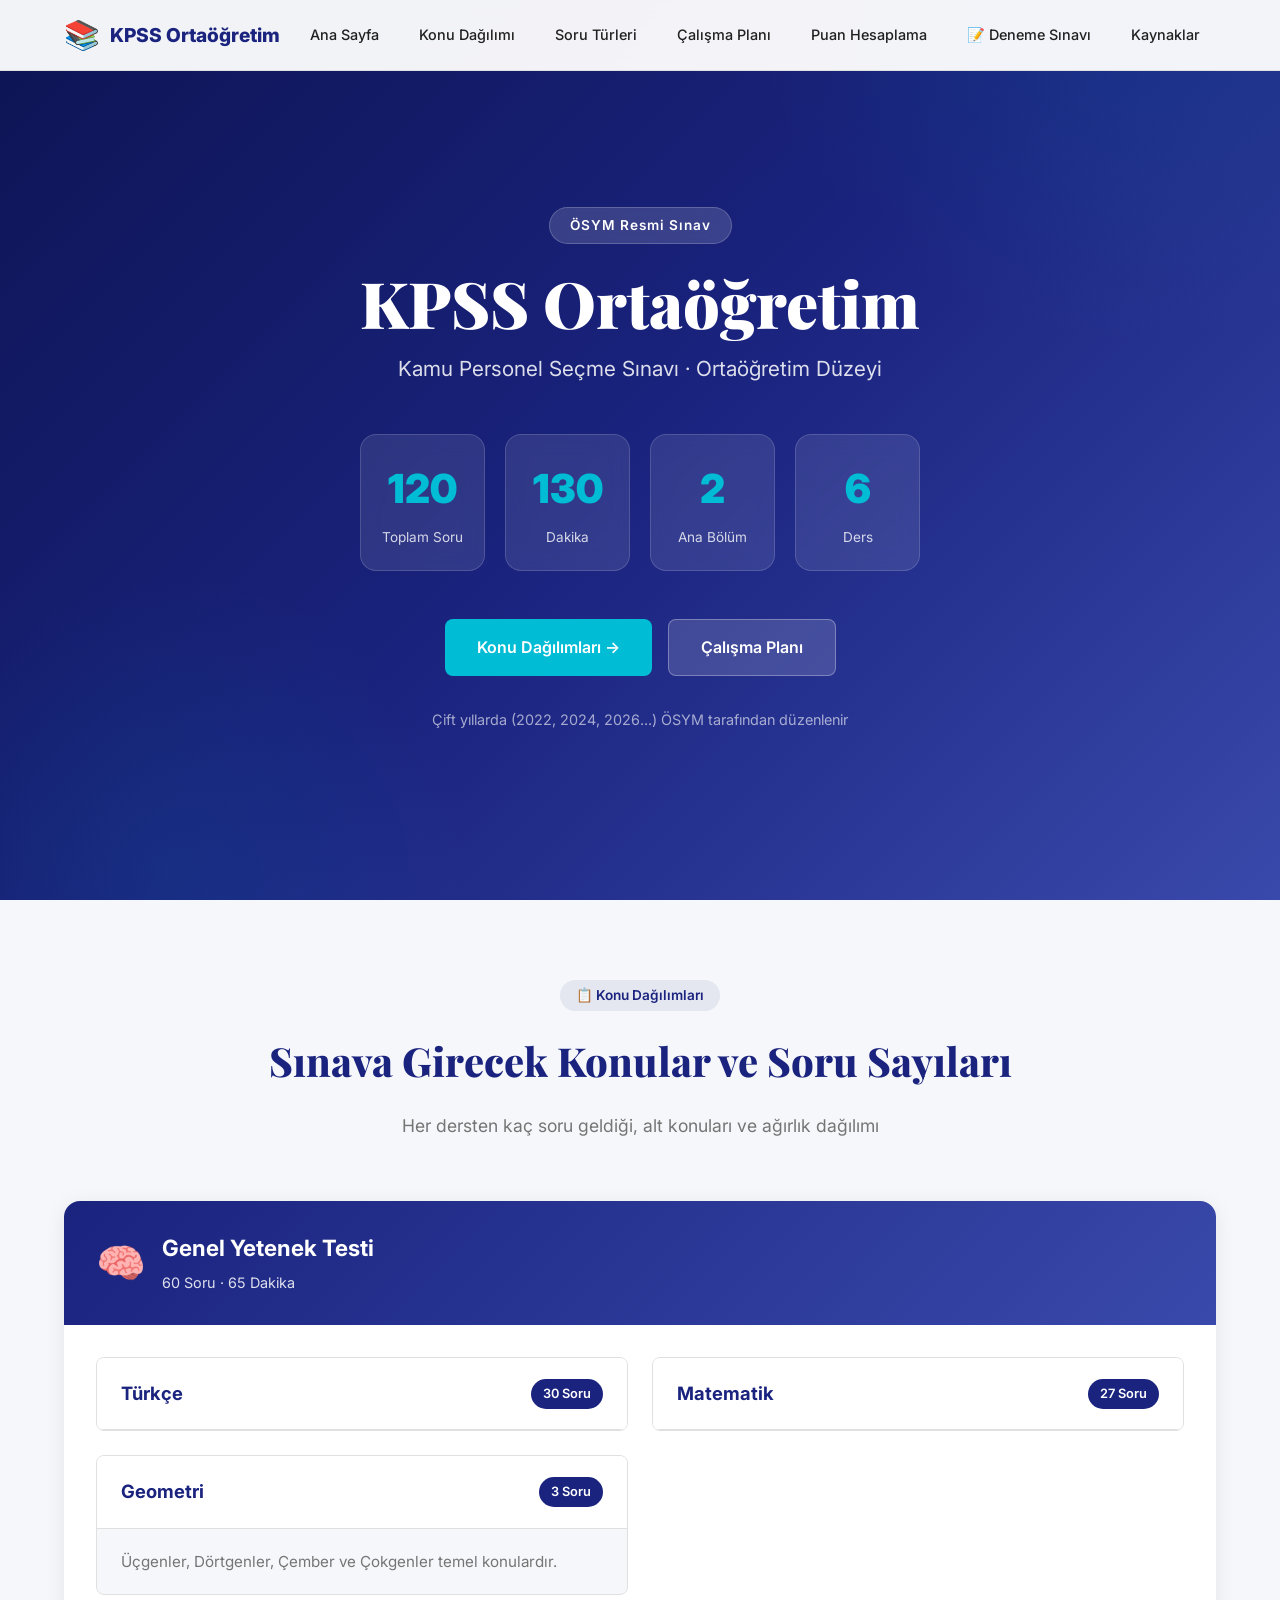
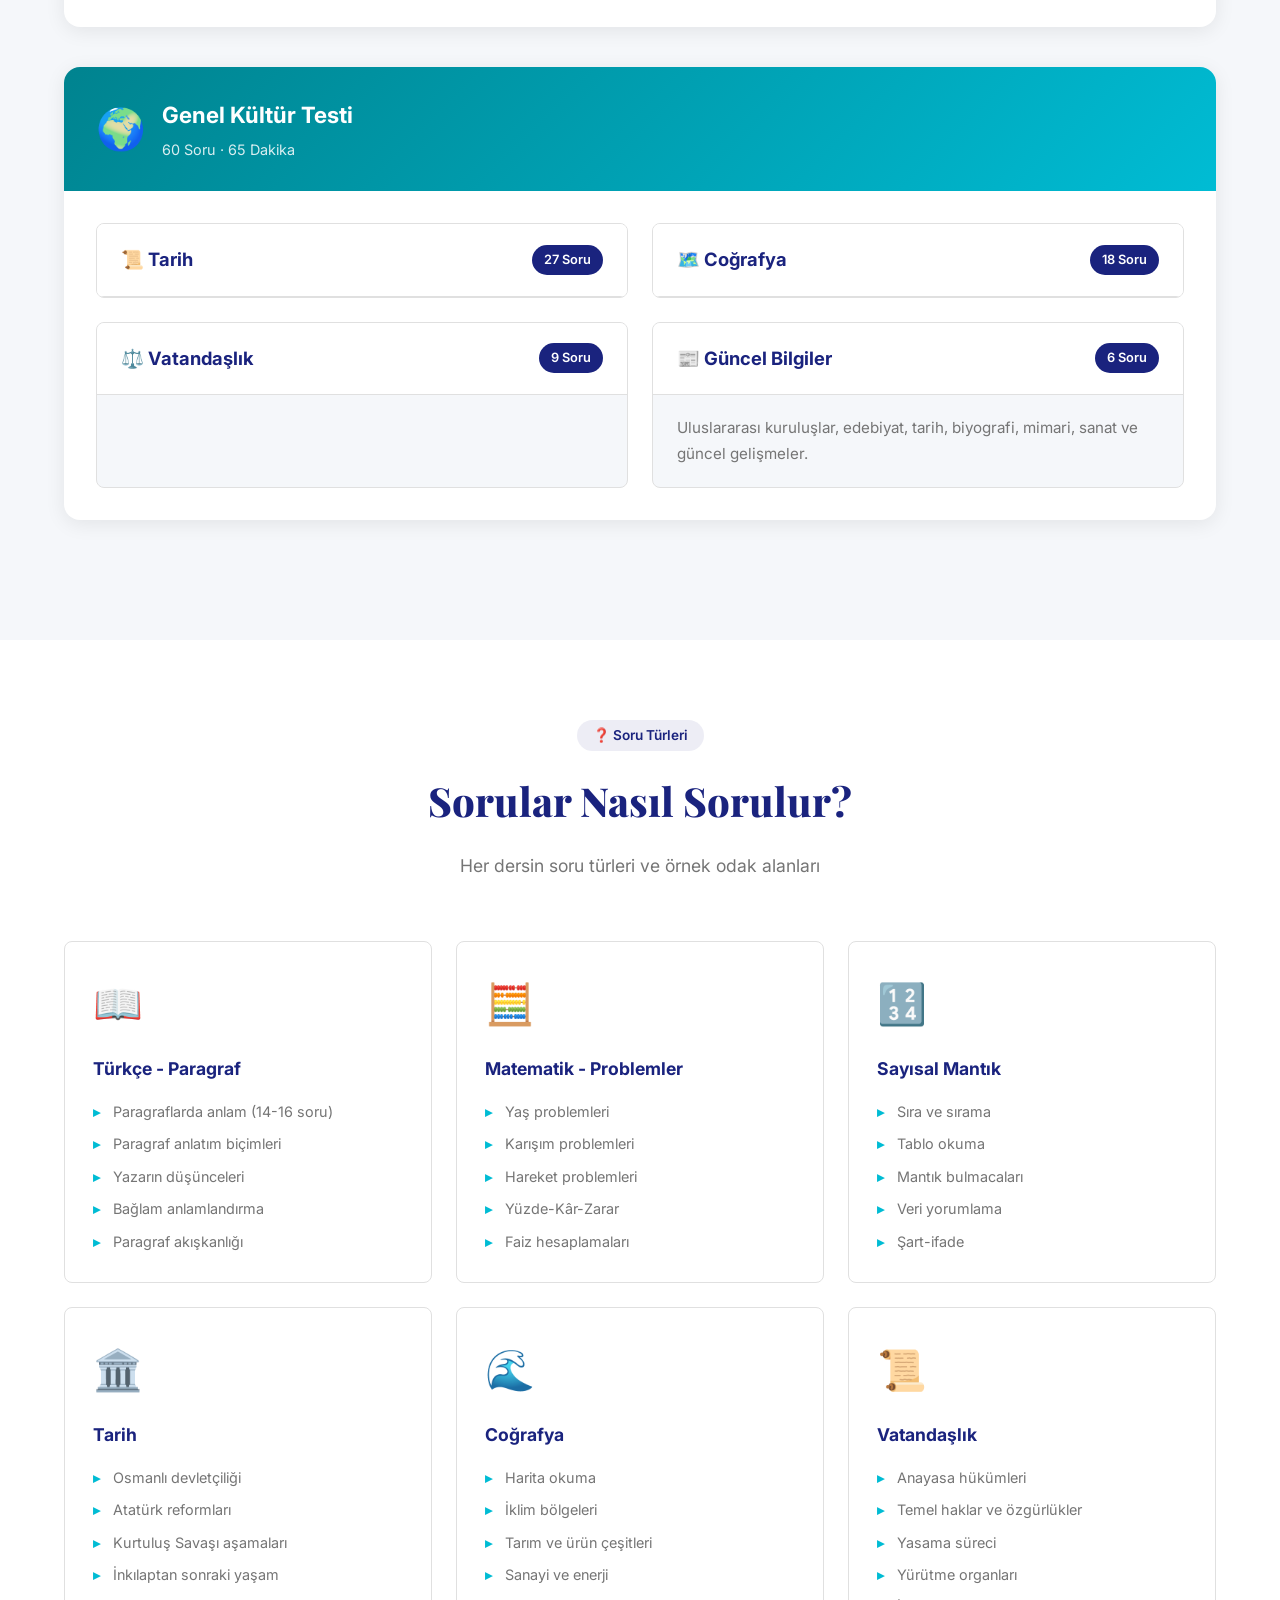
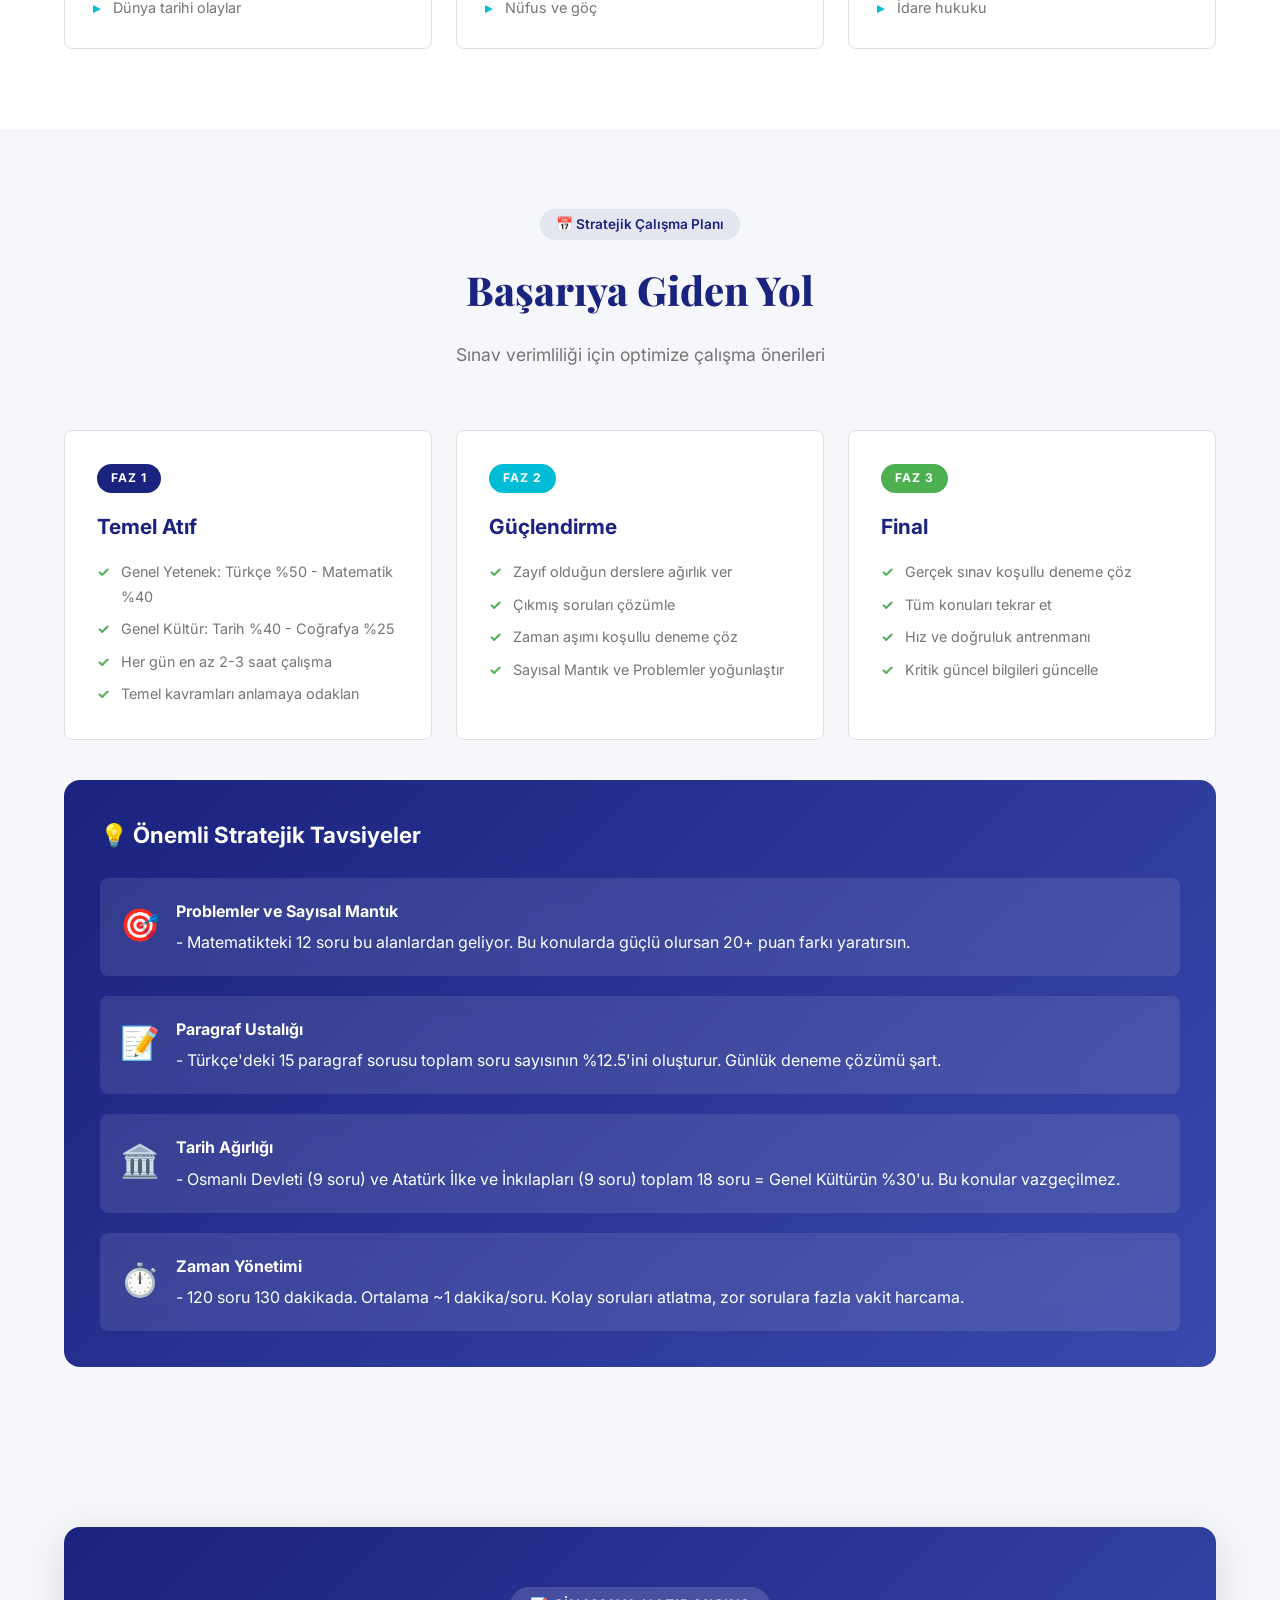
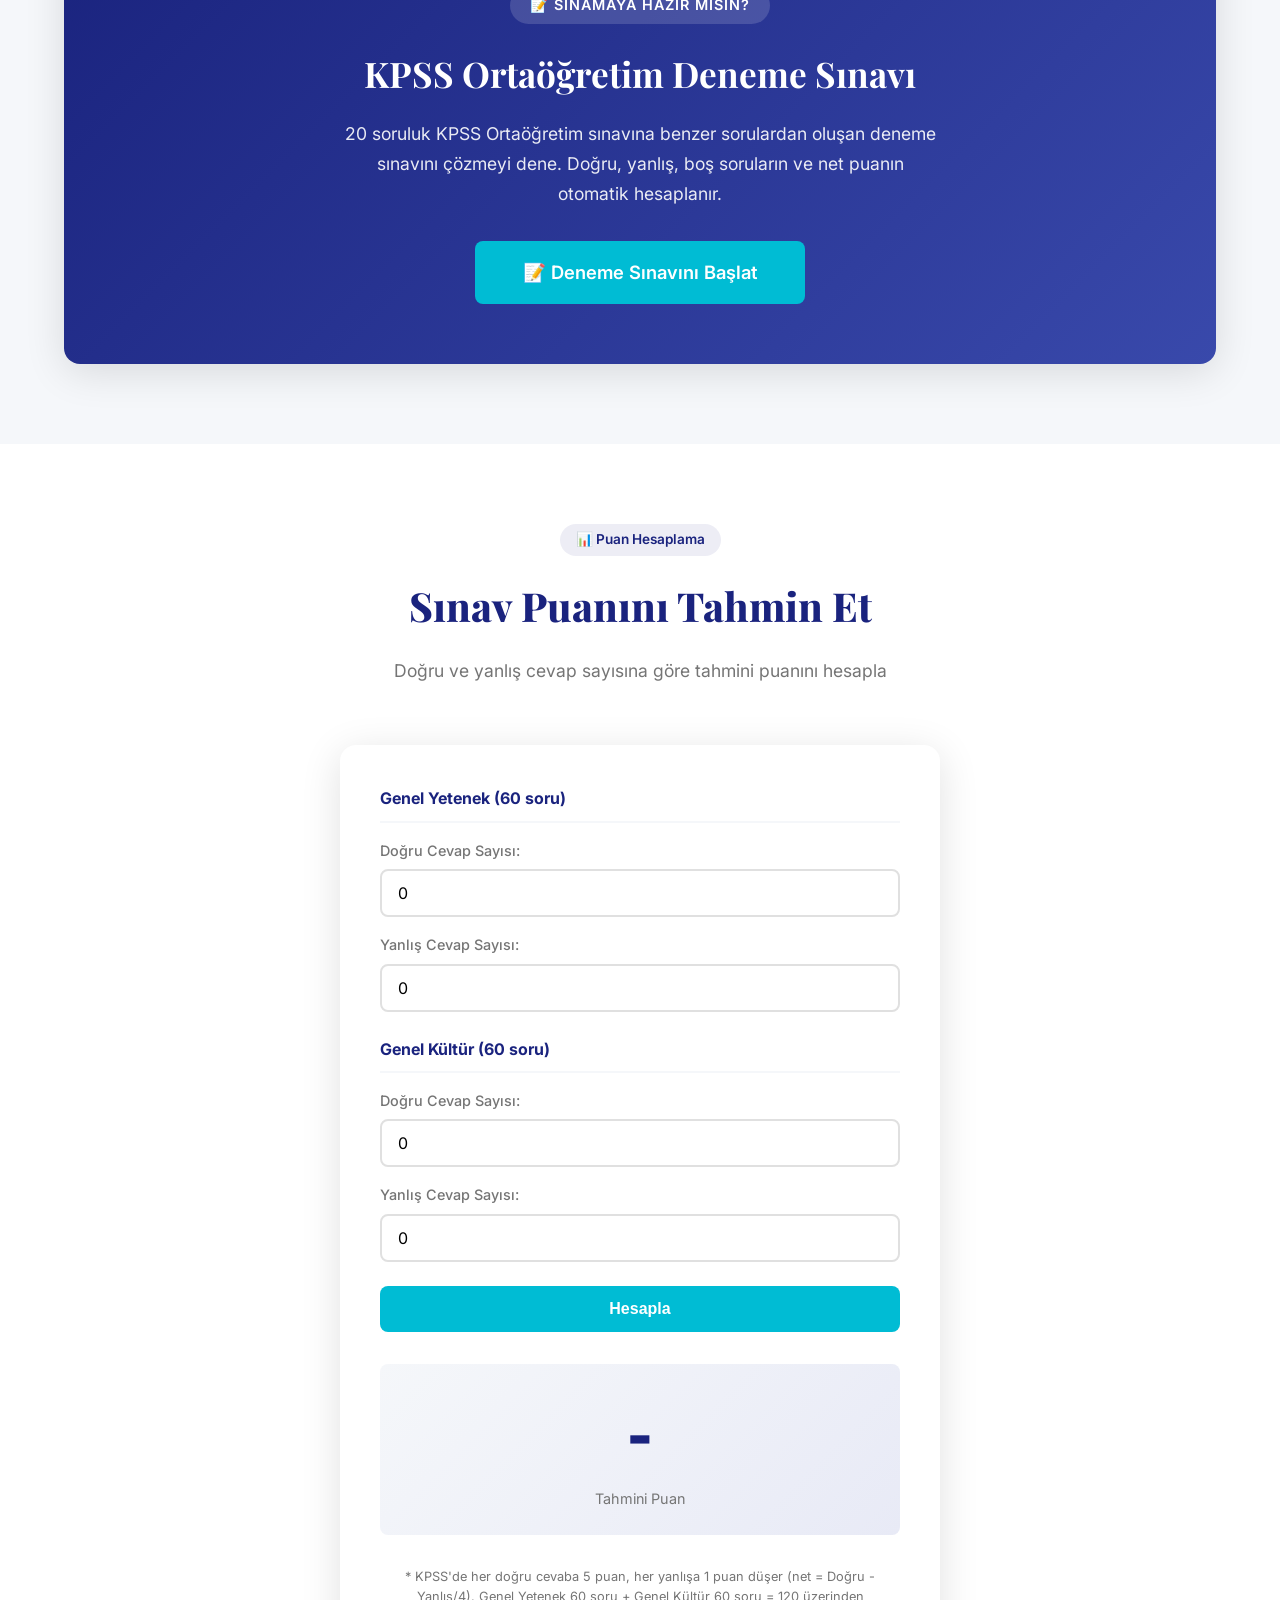
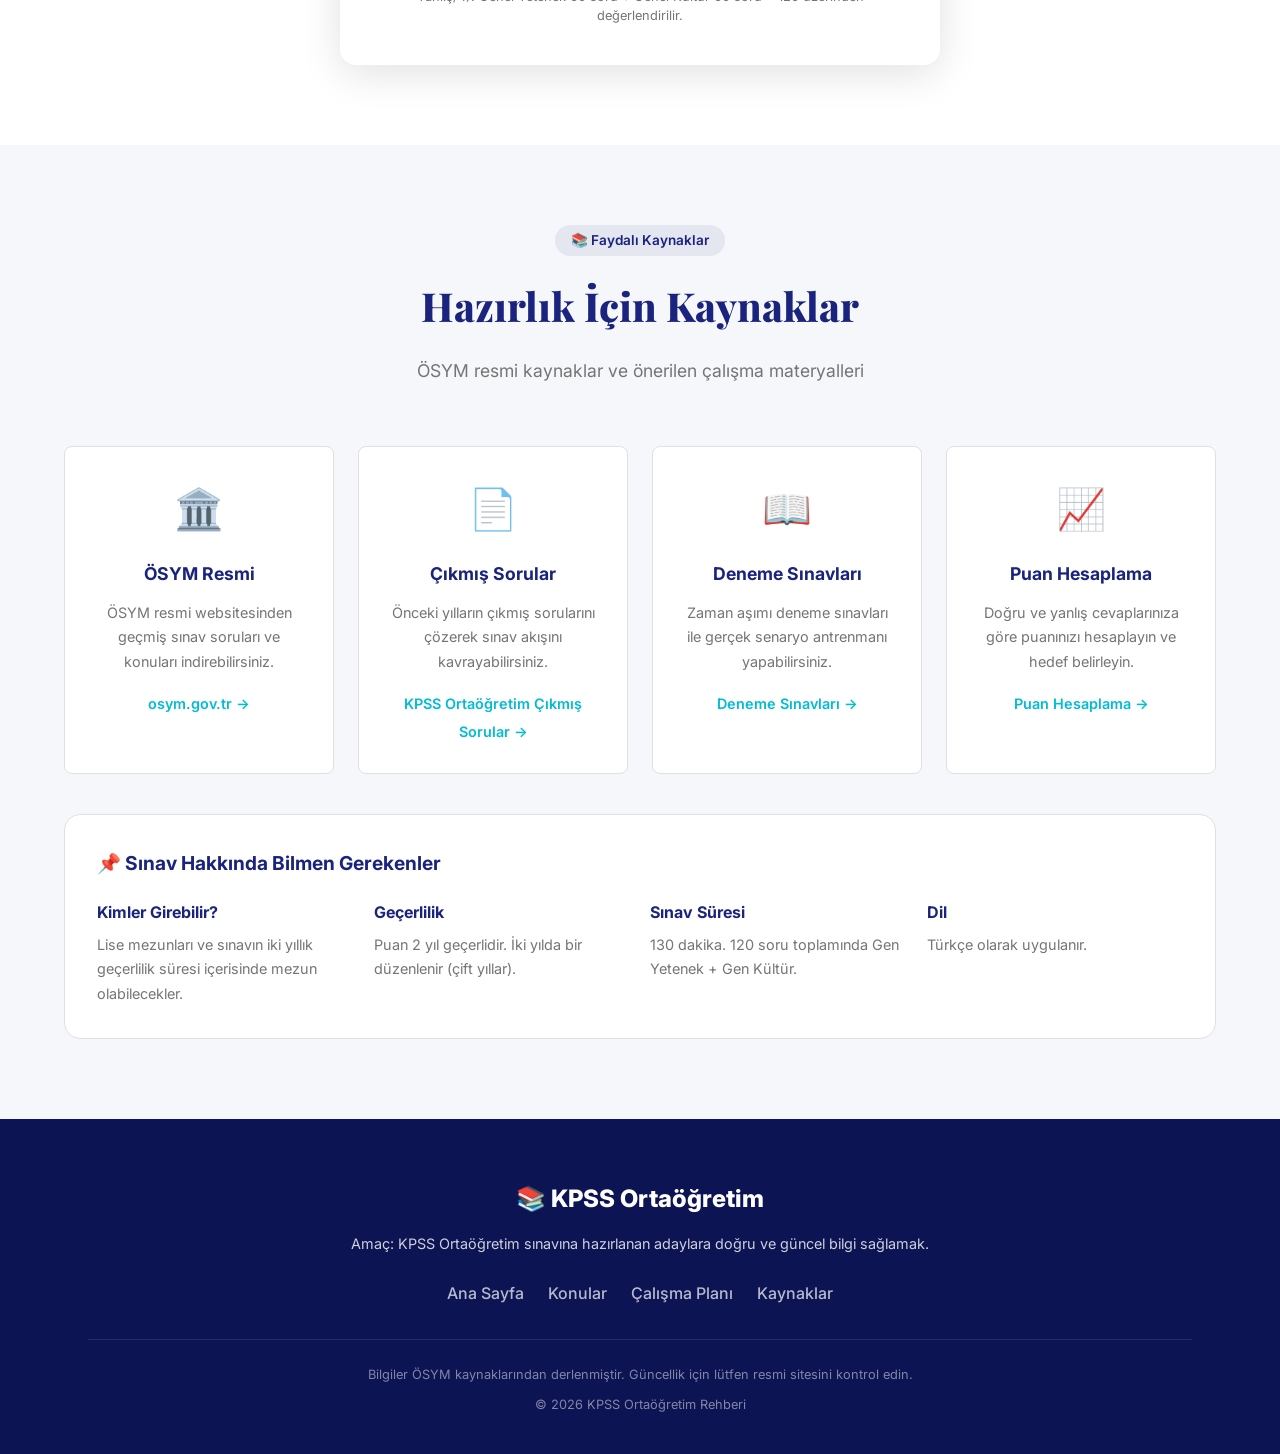
==== commit 07cf637c: "Update: Deneme sinavi, puanlama duzelmeleri, CTA eklendi" ====
--- a/index.html
+++ b/index.html
@@ -28,6 +28,7 @@
                 <li><a href="#soru-tipleri">Soru Türleri</a></li>
                 <li><a href="#calisma-planı">Çalışma Planı</a></li>
                 <li><a href="#puan-hesaplama">Puan Hesaplama</a></li>
+                <li><a href="test.html">📝 Deneme Sınavı</a></li>
                 <li><a href="#kaynaklar">Kaynaklar</a></li>
             </ul>
         </div>
@@ -501,6 +502,18 @@
         </div>
     </section>
 
+    <!-- Deneme Sınavı CTA -->
+    <section class="section" id="deneme-cta">
+        <div class="container">
+            <div class="cta-card">
+                <div class="cta-badge">📝 SİNAMAYA HAZIR MISIN?</div>
+                <h2 class="cta-title">KPSS Ortaöğretim Deneme Sınavı</h2>
+                <p class="cta-desc">20 soruluk KPSS Ortaöğretim sınavına benzer sorulardan oluşan deneme sınavını çözmeyi dene. Doğru, yanlış, boş soruların ve net puanın otomatik hesaplanır.</p>
+                <a href="test.html" class="btn btn-primary" style="font-size: 1.15rem; padding: 16px 48px;">📝 Deneme Sınavını Başlat</a>
+            </div>
+        </div>
+    </section>
+
     <!-- Puan Hesaplama -->
     <section class="section section-alt" id="puan-hesaplama">
         <div class="container">
@@ -539,7 +552,23 @@
                         <div class="result-score" id="result-score">-</div>
                         <div class="result-label" id="result-label">Tahmini Puan</div>
                     </div>
-                    <p class="calc-note">* KPSS'de her doğru cevaba 5 puan, her yanlışa 1 puan düşer (net = Doğru - Yanlış/4). Toplam puan 120 üzerinden hesaplanır.</p>
+                    <div class="calc-detail" id="calc-detail" style="display:none;">
+                        <div class="detail-breakdown">
+                            <div class="detail-line">
+                                <span>Genel Yetenek Neti:</span>
+                                <span id="det-yetenek-net">-</span>
+                            </div>
+                            <div class="detail-line">
+                                <span>Genel Kültük Neti:</span>
+                                <span id="det-kultur-net">-</span>
+                            </div>
+                            <div class="detail-line">
+                                <span>Toplam Net:</span>
+                                <span id="det-toplam-net">-</span>
+                            </div>
+                        </div>
+                    </div>
+                    <p class="calc-note">* KPSS'de her doğru cevaba 5 puan, her yanlışa 1 puan düşer (net = Doğru - Yanlış/4). Genel Yetenek 60 soru + Genel Kültür 60 soru = 120 üzerinden değerlendirilir.</p>
                 </div>
             </div>
         </div>
--- a/css/style.css
+++ b/css/style.css
@@ -807,6 +807,80 @@
     margin: 0;
 }
 
+/* ===== CTA SECTION ===== */
+.cta-card {
+    background: linear-gradient(135deg, var(--primary) 0%, var(--primary-light) 100%);
+    border-radius: var(--radius);
+    padding: 60px 40px;
+    text-align: center;
+    color: white;
+    box-shadow: var(--shadow-lg);
+}
+
+.cta-badge {
+    display: inline-block;
+    background: rgba(255, 255, 255, 0.15);
+    padding: 6px 20px;
+    border-radius: 50px;
+    font-size: 0.9rem;
+    font-weight: 600;
+    margin-bottom: 20px;
+    letter-spacing: 1px;
+}
+
+.cta-title {
+    font-family: 'Playfair Display', serif;
+    font-size: 2.2rem;
+    margin-bottom: 16px;
+}
+
+.cta-desc {
+    font-size: 1.1rem;
+    opacity: 0.9;
+    max-width: 600px;
+    margin: 0 auto 32px;
+    line-height: 1.7;
+}
+
+/* ===== DETAIL BREAKDOWN ===== */
+.calc-detail {
+    margin-top: 20px;
+    text-align: left;
+}
+
+.detail-breakdown {
+    background: var(--bg-light);
+    border-radius: var(--radius-sm);
+    padding: 16px 20px;
+}
+
+.detail-line {
+    display: flex;
+    justify-content: space-between;
+    padding: 8px 0;
+    border-bottom: 1px solid var(--border);
+    font-size: 0.9rem;
+}
+
+.detail-line:last-child {
+    border-bottom: none;
+    font-weight: 700;
+    color: var(--primary);
+}
+
+/* ===== RESULT DETAIL ===== */
+.result-detail {
+    margin-top: 16px;
+    padding: 16px;
+    background: var(--bg-light);
+    border-radius: var(--radius-sm);
+    display: none;
+}
+
+.result-detail.active {
+    display: block;
+}
+
 /* ===== FOOTER ===== */
 .footer {
     background: var(--primary-dark);
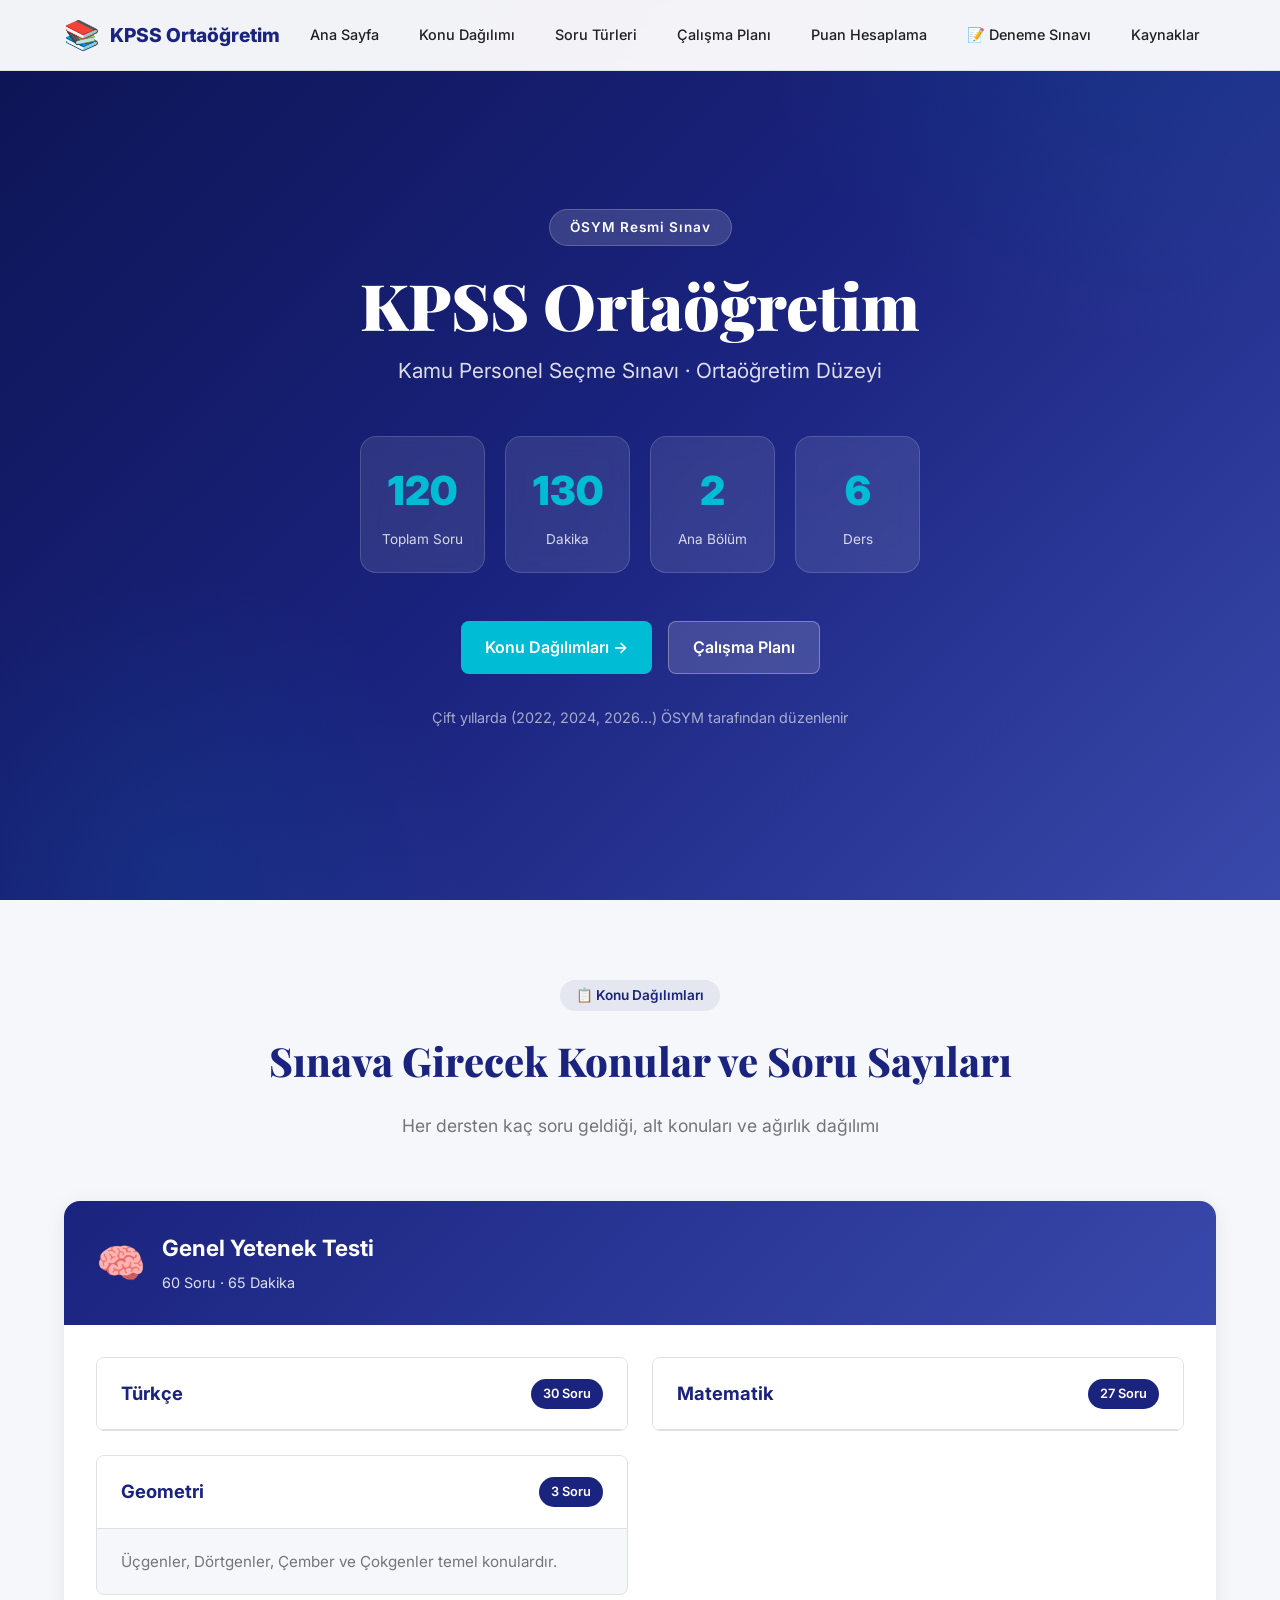
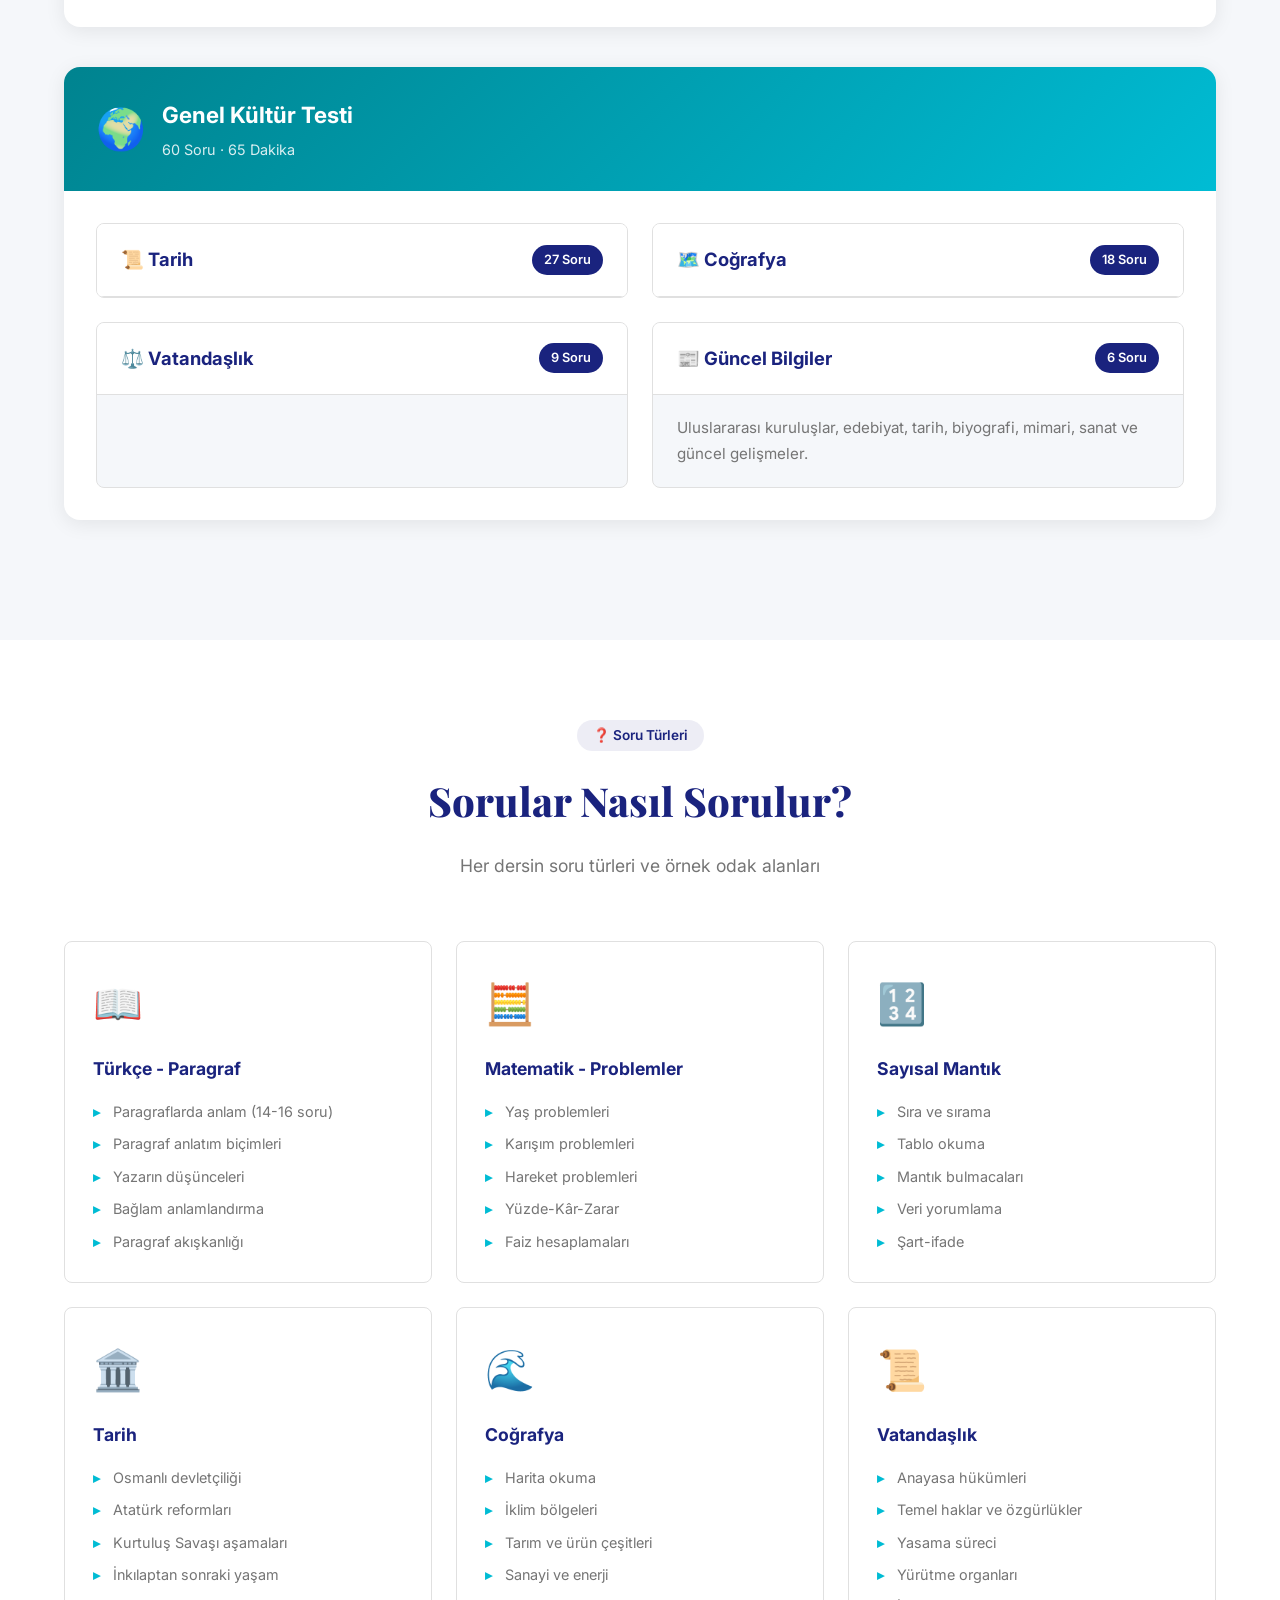
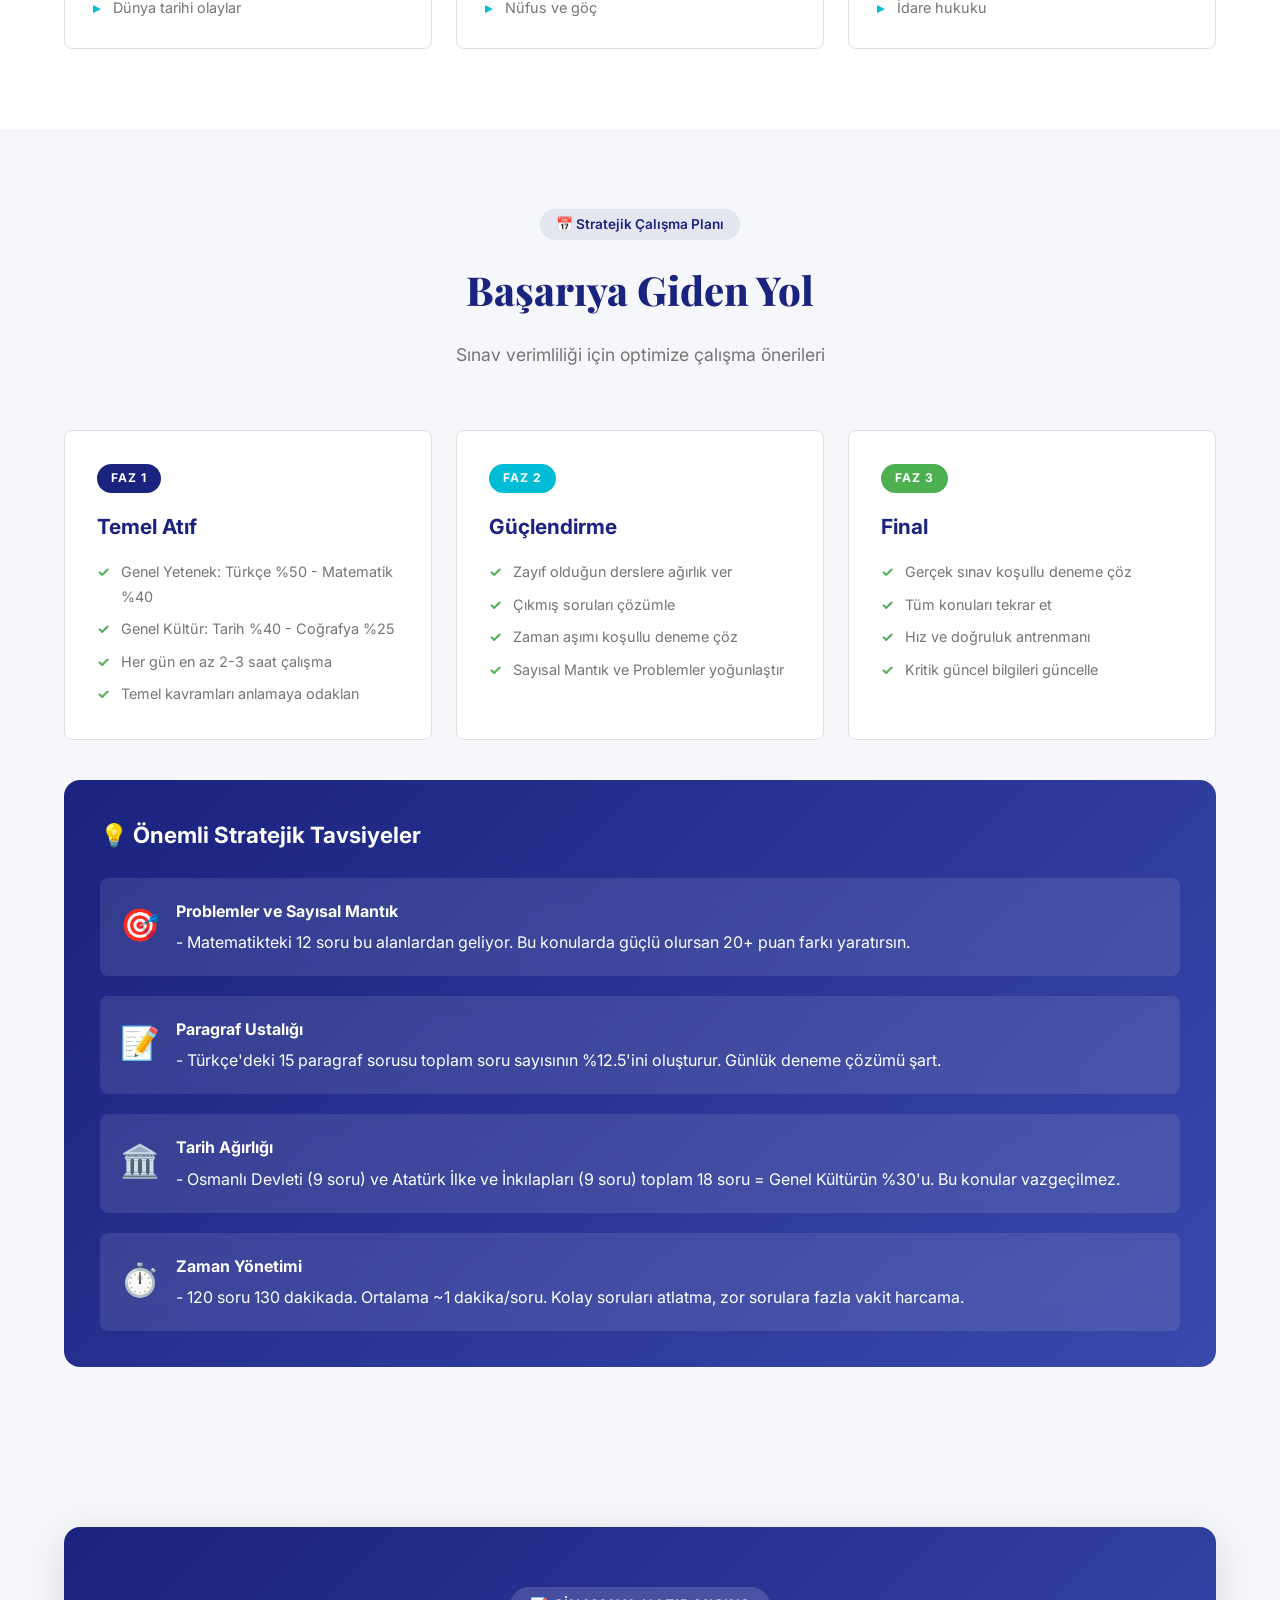
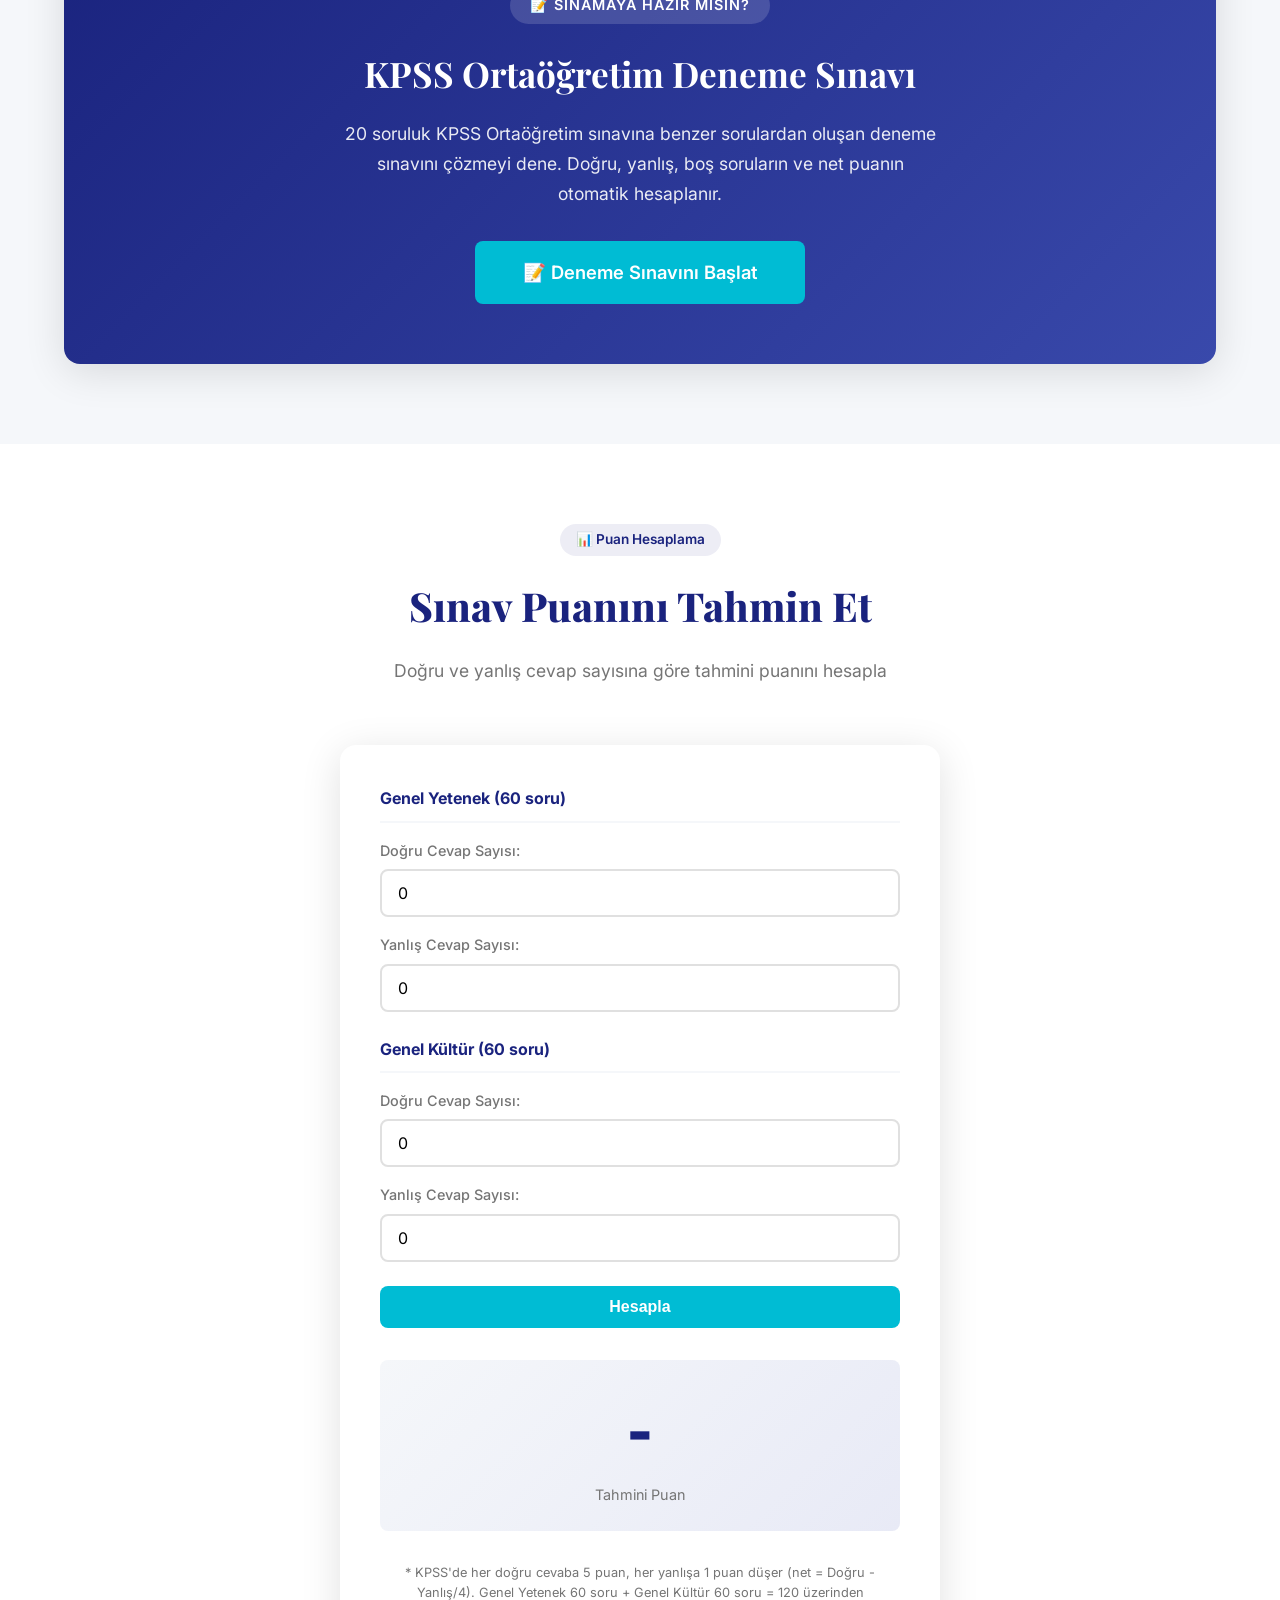
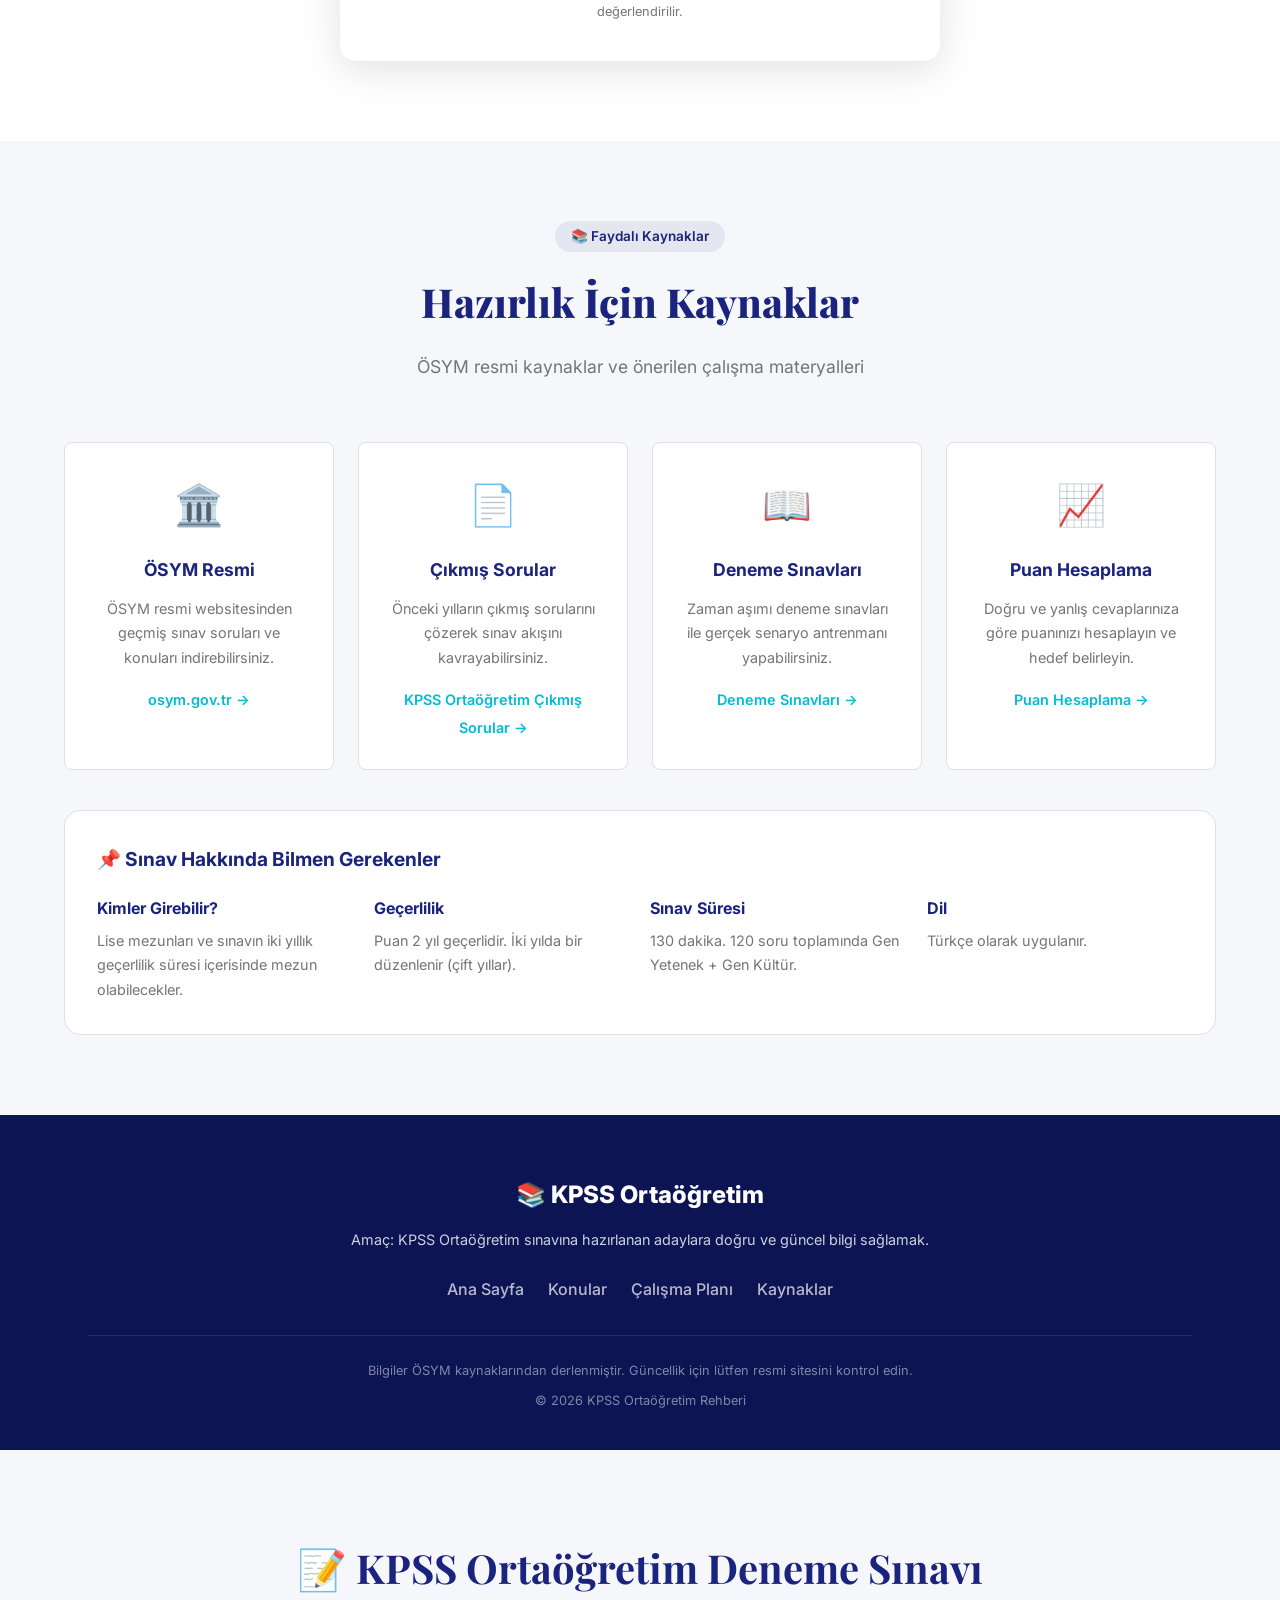
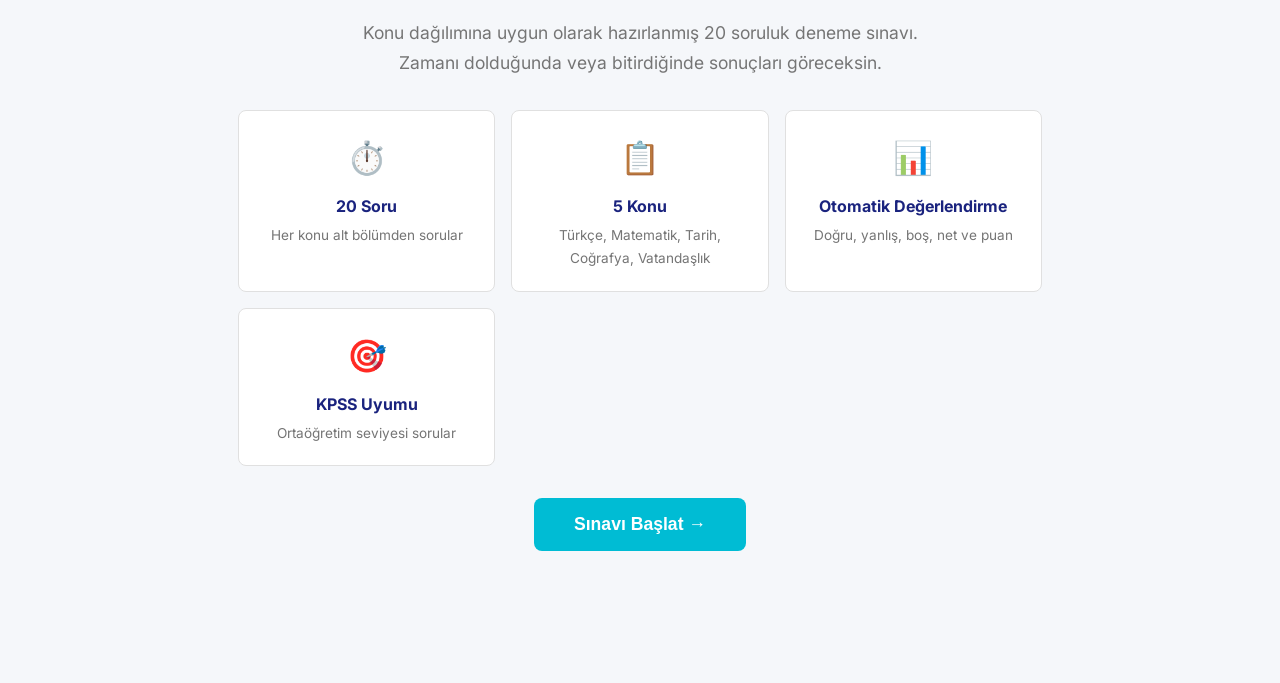
==== commit e7eb1c38: "Merge: Deneme sinavini tek sayfaya birlestirdi" ====
--- a/index.html
+++ b/index.html
@@ -1,9 +1,10 @@
 <!DOCTYPE html>
+<!-- Updated: 2026-09-25 Deneme sinavi ve puanlama guncellendi -->
 <html lang="tr">
 <head>
     <meta charset="UTF-8">
     <meta name="viewport" content="width=device-width, initial-scale=1.0">
-    <title>KPSS Ortaöğretim - Sınav Rehberi ve Konu Dağılımları</title>
+    <title>KPSS Ortaöğretim - Rehber, Deneme Sınavı ve Puan Hesaplama</title>
     <link rel="icon" href="data:image/svg+xml,%3Csvg xmlns='http://www.w3.org/2000/svg' viewBox='0 0 100 100'%3E%3Ctext y='.9em' font-size='90'%3E📚%3C/text%3E%3C/svg%3E">
     <link rel="stylesheet" href="css/style.css">
     <link rel="preconnect" href="https://fonts.googleapis.com">
@@ -28,7 +29,7 @@
                 <li><a href="#soru-tipleri">Soru Türleri</a></li>
                 <li><a href="#calisma-planı">Çalışma Planı</a></li>
                 <li><a href="#puan-hesaplama">Puan Hesaplama</a></li>
-                <li><a href="test.html">📝 Deneme Sınavı</a></li>
+                <li><a href="#deneme-sinavi">📝 Deneme Sınavı</a></li>
                 <li><a href="#kaynaklar">Kaynaklar</a></li>
             </ul>
         </div>
@@ -509,7 +510,7 @@
                 <div class="cta-badge">📝 SİNAMAYA HAZIR MISIN?</div>
                 <h2 class="cta-title">KPSS Ortaöğretim Deneme Sınavı</h2>
                 <p class="cta-desc">20 soruluk KPSS Ortaöğretim sınavına benzer sorulardan oluşan deneme sınavını çözmeyi dene. Doğru, yanlış, boş soruların ve net puanın otomatik hesaplanır.</p>
-                <a href="test.html" class="btn btn-primary" style="font-size: 1.15rem; padding: 16px 48px;">📝 Deneme Sınavını Başlat</a>
+                <a href="#deneme-sinavi" class="btn btn-primary" style="font-size: 1.15rem; padding: 16px 48px;">📝 Deneme Sınavını Başlat</a>
             </div>
         </div>
     </section>
@@ -657,5 +658,1025 @@
     </footer>
 
     <script src="js/main.js"></script>
+<!-- Start Screen -->
+    <div class="quiz-container" id="startScreen">
+        <div class="start-screen">
+            <h2>📝 KPSS Ortaöğretim Deneme Sınavı</h2>
+            <p>Konu dağılımına uygun olarak hazırlanmış 20 soruluk deneme sınavı. Zamanı dolduğunda veya bitirdiğinde sonuçları göreceksin.</p>
+            <div class="start-info">
+                <div class="start-info-item">
+                    <div class="info-icon">⏱️</div>
+                    <h4>20 Soru</h4>
+                    <p>Her konu alt bölümden sorular</p>
+                </div>
+                <div class="start-info-item">
+                    <div class="info-icon">📋</div>
+                    <h4>5 Konu</h4>
+                    <p>Türkçe, Matematik, Tarih, Coğrafya, Vatandaşlık</p>
+                </div>
+                <div class="start-info-item">
+                    <div class="info-icon">📊</div>
+                    <h4>Otomatik Değerlendirme</h4>
+                    <p>Doğru, yanlış, boş, net ve puan</p>
+                </div>
+                <div class="start-info-item">
+                    <div class="info-icon">🎯</div>
+                    <h4>KPSS Uyumu</h4>
+                    <p>Ortaöğretim seviyesi sorular</p>
+                </div>
+            </div>
+            <button class="btn btn-primary" onclick="startQuiz()" style="font-size: 1.1rem; padding: 16px 40px;">Sınavı Başlat →</button>
+        </div>
+    </div>
+
+    <!-- Quiz Screen -->
+    <div class="quiz-container" id="quizScreen" style="display:none;">
+        <div class="quiz-header">
+            <h2>📝 Deneme Sınavı</h2>
+        </div>
+        <div class="quiz-progress">
+            <div class="quiz-progress-item">
+                <div class="label">Soru</div>
+                <div class="value" id="progressCurrent">1</div>
+            </div>
+            <div class="quiz-progress-item">
+                <div class="label">Doğru</div>
+                <div class="value correct" id="progressCorrect">0</div>
+            </div>
+            <div class="quiz-progress-item">
+                <div class="label">Yanlış</div>
+                <div class="value wrong" id="progressWrong">0</div>
+            </div>
+            <div class="quiz-progress-item">
+                <div class="label">Boş</div>
+                <div class="value blank" id="progressBlank">0</div>
+            </div>
+            <div class="quiz-progress-item">
+                <div class="label">Kalan</div>
+                <div class="value" id="progressRemaining">19</div>
+            </div>
+        </div>
+        <div id="questionArea"></div>
+        <div class="navigation-buttons">
+            <button class="btn btn-secondary" id="prevBtn" onclick="prevQuestion()" disabled>← Önceki</button>
+            <button class="btn btn-primary" id="nextBtn" onclick="nextQuestion()">Sonraki →</button>
+        </div>
+    </div>
+
+    <!-- Result Screen -->
+    <div class="quiz-container">
+        <div class="result-section" id="resultSection">
+            <h2 class="result-title">📊 Sınav Sonuçları</h2>
+            <div class="result-stats">
+                <div class="result-stat correct">
+                    <div class="stat-label">✅ Doğru</div>
+                    <div class="stat-value" id="resCorrect">0</div>
+                </div>
+                <div class="result-stat wrong">
+                    <div class="stat-label">❌ Yanlış</div>
+                    <div class="stat-value" id="resWrong">0</div>
+                </div>
+                <div class="result-stat blank">
+                    <div class="stat-label">⬜ Boş</div>
+                    <div class="stat-value" id="resBlank">0</div>
+                </div>
+                <div class="result-stat net">
+                    <div class="stat-label">📐 Net</div>
+                    <div class="stat-value" id="resNet">0</div>
+                </div>
+                <div class="result-stat points">
+                    <div class="stat-label">⭐ Puan</div>
+                    <div class="stat-value" id="resPoints">0</div>
+                </div>
+                <div class="result-stat">
+                    <div class="stat-label">📋 Genel Kültük Net</div>
+                    <div class="stat-value" id="resGenelKultuk">0</div>
+                </div>
+            </div>
+            <div class="result-message" id="resMessage"></div>
+            <div class="result-breakdown">
+                <h4>📈 Konu Bazlı Detay</h4>
+                <div id="breakdownArea"></div>
+            </div>
+            <div style="margin-top: 24px; display: flex; gap: 12px; justify-content: center; flex-wrap: wrap;">
+                <button class="btn btn-primary" onclick="retryQuiz()">🔄 Tekrar Dene</button>
+                <a href="index.html" class="btn btn-secondary">📚 Ana Sayfaya</a>
+            </div>
+        </div>
+    </div>
+
+    <script>
+        // ===== QUESTIONS =====
+        const questions = [
+            // TURKCE
+            {
+                category: "Türkçe",
+                question: "『Güneş doğarken kuşlar uçmaya başlar.』 Cümlede zaman belirten ifade aşağıdakilerden hangisidir?",
+                options: ["Güneş doğarken", "kuşlar", "uçmaya başlar", "yukarıdakilerin hiçbiri"],
+                answer: 0
+            },
+            {
+                category: "Türkçe",
+                question: "『Kitap kütüphanede okudum.』 Cümlesinde köşeli ayraçların görevi nedir?",
+                options: ["Özne belirlemek", "Yer belirlemek", "Zaman belirlemek", "Nitelendirme yapmak"],
+                answer: 1
+            },
+            {
+                category: "Türkçe",
+                question: "『Zamanın önünden geçenler esirgedir.』 Bu sözü kim söylemiştir?",
+                options: ["İsmet İnönü", "Mustafa Kemal Atatürk", "Ziya Gökalp", "Yakup Kadri Karaosmanoğlu"],
+                answer: 1
+            },
+            {
+                category: "Türkçe",
+                question: "『Eğer Yaşlıysa, Yaşlılık Çeşitleridir.』 Bu kitabın yazarı kimdir?",
+                options: ["Orhan Pamuk", "Ahmet Hamdi Tanpınar", "Yasar Kemal", "Sabahattin Ali"],
+                answer: 1
+            },
+            {
+                category: "Türkçe",
+                question: "『Gitmek isterdim ama vakitim yok.』 Cümlesinin anlamı aşağıdakilerden hangisidir?",
+                options: ["Gitmek istiyorum ve vaktim var", "Gitmek istiyorum amak vaktim yok", "Gitmek istemiyorum", "Vaktim yok"],
+                answer: 1
+            },
+            {
+                category: "Sözel Mantık",
+                question: "Tüm mühendisler diplomalıdır. Bazı diplomalılar mühendislerdir. Bu cümleden hangisi doğru çıkar?",
+                options: ["Tüm diplomalılar mühendislerdir", "Bazı mühendisler diplomalıdır", "Hiçbir diplomalı mühendis değildir", "Mühendis olanlar diplomat olabilir"],
+                answer: 1
+            },
+            {
+                category: "Sözel Mantık",
+                question: "E: 'Her kalem kalıptır' ve F: 'Bazı kalıplar kalemlerdir' önermelerinden hangisi doğrudur?",
+                options: ["E her zaman F'yi içerir", "F her zaman E'yi içerir", "E ve F birbirini dışlar", "E ve F aynı önermedir"],
+                answer: 0
+            },
+            {
+                category: "Sözel Mantık",
+                question: "A, B'den büyüktür. B, C'den küçüktür. C, D'den büyüktür. Buna göre hangisi doğrudur?",
+                options: ["A > D", "D > A", "A > C", "D > B"],
+                answer: 2
+            },
+            {
+                category: "Sözel Mantık",
+                question: "'Some students are lazy. All lazy people fail.' ifadesinden hangi sonuca varılır?",
+                options: ["All students fail", "Some students fail", "No students fail", "All lazy students pass"],
+                answer: 1
+            },
+            
+            // MATEMATİK
+            {
+                category: "Matematik",
+                question: "Bir sayının 3 katının 5 fazlası 32'dir. Bu sayı kaçtır?",
+                options: ["7", "9", "11", "27"],
+                answer: 0
+            },
+            {
+                category: "Matematik",
+                question: "Bir araba 4 saatte 280 km alır. Aynı hızla 7 saatte kaç km yapar?",
+                options: ["420 km", "490 km", "560 km", "350 km"],
+                answer: 1
+            },
+            {
+                category: "Matematik",
+                question: "30 kişilik bir sınıfta kızların sayısı erkeklerin 2 katıdır. Kaç erkek vardır?",
+                options: ["10", "15", "20", "12"],
+                answer: 0
+            },
+            {
+                category: "Matematik",
+                question: "Bir ürün %20 indirimle 80 TL'ye satılıyor. Eski fiyatı kaç TL'dir?",
+                options: ["96 TL", "100 TL", "120 TL", "64 TL"],
+                answer: 1
+            },
+            {
+                category: "Matematik",
+                question: "Sayısal mantık: 2, 6, 12, 20, 30, ? dizisinde soru işareti kaçtır?",
+                options: ["40", "42", "44", "36"],
+                answer: 1
+            },
+            {
+                category: "Matematik",
+                question: "Bir kutu 12 cm x 8 cm x 5 cm ölçülerindedir. Hacmi kaç cm³'tür?",
+                options: ["480", "240", "360", "520"],
+                answer: 0
+            },
+            {
+                category: "Matematik",
+                question: "345 sayısındaki 4'ün basamak değeri nedir?",
+                options: ["4", "40", "400", "4000"],
+                answer: 1
+            },
+            {
+                category: "Matematik",
+                question: "64'un kare kökü kaçtır?",
+                options: ["8", "32", "16", "4"],
+                answer: 0
+            },
+            {
+                category: "Matematik",
+                question: "25% = ?/4 = ? (bolük olarak)",
+                options: ["1/4", "1/2", "3/4", "1/5"],
+                answer: 0
+            },
+            {
+                category: "Matematik",
+                question: "Bir işi A tek başına 6 saatte, B tek başına 3 saatte yapar. Birlikte kaç saatte yaparlar?",
+                options: ["2 saat", "1.5 saat", "1 saat", "4 saat"],
+                answer: 0
+            },
+            
+            // TARİH
+            {
+                category: "Tarih",
+                question: "Osmanlı İmparatorluğu'nun kuruluş yılı kaçtır?",
+                options: ["1299", "1453", "1517", "1326"],
+                answer: 0
+            },
+            {
+                category: "Tarih",
+                question: "Fatih Sultan Mehmet'in İstanbul'u fethi hangi yılda olmuştur?",
+                options: ["1453", "1444", "1461", "1481"],
+                answer: 0
+            },
+            {
+                category: "Tarih",
+                question: "TBMM'nin ilk toplantısı hangi tarihte yapılmıştır?",
+                options: ["23 Nisan 1920", "29 Ekim 1923", "1 Mayıs 1920", "18 Eylül 1922"],
+                answer: 0
+            },
+            {
+                category: "Tarih",
+                question: "Kurtuluş Savaşı'nın başlangıç tarihi?",
+                options: ["19 Mayıs 1919", "23 Nisan 1920", "10 Ağustos 1920", "4 Eylül 1922"],
+                answer: 0
+            },
+            {
+                category: "Tarih",
+                question: "İstiklal Bayıramı hangi tarihlerde kutlanır?",
+                options: ["23 Nisan ve 19 Mayıs", "29 Ekim ve 10 Kasım", "23 Nisan ve 29 Ekim", "1 Mayıs ve 15 Temmuz"],
+                answer: 2
+            },
+            {
+                category: "Tarih",
+                question: "Atatürk'ün 'Kadınlara Hak Ve Yetkileri Hakkındaki Kanun'unu çıkardığı yıl?",
+                options: ["1926", "1930", "1934", "1924"],
+                answer: 2
+            },
+            {
+                category: "Tarih",
+                question: "Şeyh Said Ayaklanması hangi yılda olmuştur?",
+                options: ["1924", "1925", "1926", "1927"],
+                answer: 1
+            },
+            {
+                category: "Tarih",
+                question: "Sivas Kongresi hangi tarihte yapılmıştır?",
+                options: ["4 Eylül 1919", "19 Mayıs 1919", "23 Nisan 1920", "1 Kasım 1919"],
+                answer: 0
+            },
+            
+            // COĞRAFYA
+            {
+                category: "Coğrafya",
+                question: "Türkiye'nin en uzun nehri hangisidir?",
+                options: ["Fırat", "Kızılırmak", "Marmara", "Sakarya"],
+                answer: 1
+            },
+            {
+                category: "Coğrafya",
+                question: "Türkiye'de en yüksek dağ hangisidir?",
+                options: ["Demir Kapı", "Kaçkar Dağı", "Uludağ", "Erciyes Dağı"],
+                answer: 1
+            },
+            {
+                category: "Coğrafya",
+                question: "Akdeniz iklimini Türkiye'de hangi bölge yaşar?",
+                options: ["Karadeniz kıyıları", "Ege ve Akdeniz bölgeleri", "İç Anadolu", "Doğu Anadolu"],
+                answer: 1
+            },
+            {
+                category: "Coğrafya",
+                question: "Türkiye'nin en büyük gölü hangisidir?",
+                options: ["Van Gölü", "Tuz Gölü", "Eğirdir Gölü", "Büyükçekmece Gölü"],
+                answer: 0
+            },
+            {
+                category: "Coğrafya",
+                question: "Anadolu coğrafyası bakımından hangi bölge en fazla tarımsal üretim yapar?",
+                options: ["Doğu Anadolu", "Ege Bölgesi", "Karadeniz Bölgesi", "İç Anadolu"],
+                answer: 1
+            },
+            {
+                category: "Coğrafya",
+                question: "Türkiye denizden kaç kilometre uzaktadır?",
+                options: ["7200 km", "8143 km", "5000 km", "9600 km"],
+                answer: 1
+            },
+            
+            // VATANDAŞLIK
+            {
+                category: "Vatandaşlık",
+                question: "Türk Anayasası'nın kabul tarihi?",
+                options: ["7 Ocak 1924", "20 Nisan 1924", "29 Ekim 1923", "1 Kasım 1922"],
+                answer: 0
+            },
+            {
+                category: "Vatandaşlık",
+                question: "Anayasaya göre Türk vatandaşı kim olabilir?",
+                options: ["Doğum yeri Türkiye'de olan herkes", "Anayasa ve yasalara uygun olan herkes", "Türkleşmiş herkes", "İstanbul'da yaşayan herkes"],
+                answer: 1
+            },
+            {
+                category: "Vatandaşlık",
+                question: "Türkiye'de yasal seçme ve seçilmeye hak kaç yaştan itibaren vardır?",
+                options: ["18", "21", "16", "20"],
+                answer: 0
+            },
+            {
+                category: "Vatandaşlık",
+                question: "TBMM'de yasama yetkisi hangi kurulda vardır?",
+                options: ["Bakanlar Kurulu", "TBMM Meclisi", "Cumhurbaşkanlığı", "Danıştay"],
+                answer: 1
+            },
+            {
+                category: "Vatandaşlık",
+                question: "Anayasa Haksı'nın temel prensibi hangisidir?",
+                options: ["Haksızlık", "Eşitlik ve Haksızlık", "Sadece Özgürlük", "Sadece Adalet"],
+                answer: 1
+            }
+        ];
+
+        // ===== QUIZ STATE =====
+        let currentQuestion = 0;
+        let answers = new Array(questions.length).fill(-1);
+        let timer = null;
+        let timeLeft = 1800; // 30 minutes
+
+        // ===== START QUIZ =====
+        function startQuiz() {
+            document.getElementById('startScreen').style.display = 'none';
+            document.getElementById('quizScreen').style.display = 'block';
+            loadQuestion();
+            startTimer();
+        }
+
+        // ===== LOAD QUESTION =====
+        function loadQuestion() {
+            const q = questions[currentQuestion];
+            const area = document.getElementById('questionArea');
+            
+            let optionsHtml = '';
+            const letters = ['A', 'B', 'C', 'D', 'E'];
+            q.options.forEach((opt, i) => {
+                let cls = '';
+                if (answers[currentQuestion] === i) cls = 'selected';
+                const isAnswered = answers[currentQuestion] !== -1;
+                optionsHtml += `
+                    <button class="option-btn ${cls}" onclick="selectAnswer(${i})" id="opt_${i}" ${isAnswered ? 'disabled' : ''}>
+                        <span class="option-letter">${letters[i]}</span>
+                        <span>${opt}</span>
+                    </button>
+                `;
+            });
+            
+            area.innerHTML = `
+                <div class="question-card">
+                    <span class="question-category">${q.category}</span>
+                    <span class="question-number">Soru ${currentQuestion + 1}/${questions.length}</span>
+                    <div class="question-text">${q.question}</div>
+                    <div class="options-grid">${optionsHtml}</div>
+                </div>
+            `;
+            
+            updateProgress();
+            document.getElementById('prevBtn').disabled = currentQuestion === 0;
+            document.getElementById('nextBtn').textContent = currentQuestion === questions.length - 1 ? 'Bitir →' : 'Sonraki →';
+        }
+
+        // ===== SELECT ANSWER =====
+        function selectAnswer(index) {
+            answers[currentQuestion] = index;
+            loadQuestion();
+        }
+
+        // ===== NAVIGATION =====
+        function nextQuestion() {
+            if (currentQuestion < questions.length - 1) {
+                currentQuestion++;
+                loadQuestion();
+            } else {
+                finishQuiz();
+            }
+        }
+
+        function prevQuestion() {
+            if (currentQuestion > 0) {
+                currentQuestion--;
+                loadQuestion();
+            }
+        }
+
+        // ===== TIMER =====
+        function startTimer() {
+            timer = setInterval(() => {
+                timeLeft--;
+                if (timeLeft <= 0) {
+                    clearInterval(timer);
+                    finishQuiz();
+                }
+            }, 1000);
+        }
+
+        function formatTime(seconds) {
+            const mins = Math.floor(seconds / 60);
+            const secs = seconds % 60;
+            return `${mins}:${secs.toString().padStart(2, '0')}`;
+        }
+
+        // ===== UPDATE PROGRESS =====
+        function updateProgress() {
+            document.getElementById('progressCurrent').textContent = currentQuestion + 1;
+            document.getElementById('progressCorrect').textContent = answers.filter(a => a !== -1 && questions[a].answer === a).length;
+            document.getElementById('progressWrong').textContent = answers.filter(a => a !== -1 && questions[a].answer !== a).length;
+            document.getElementById('progressBlank').textContent = answers.filter(a => a === -1).length;
+            document.getElementById('progressRemaining').textContent = questions.length - currentQuestion - 1;
+            document.getElementById('progressRemaining').textContent = questions.length - currentQuestion - 1;
+        }
+
+        // ===== FINISH QUIZ =====
+        function finishQuiz() {
+            if (timer) clearInterval(timer);
+            document.getElementById('quizScreen').style.display = 'none';
+            showResults();
+        }
+
+        // ===== CALCULATE AND SHOW RESULTS =====
+        function showResults() {
+            let correct = 0, wrong = 0, blank = 0;
+            let genelKultukCorrect = 0;
+            let genelKultukTotal = 0;
+            let genelYetenekCorrect = 0;
+            let genelYetenekTotal = 0;
+            
+            const categoryStats = {};
+            
+            answers.forEach((ans, i) => {
+                const q = questions[i];
+                if (!categoryStats[q.category]) categoryStats[q.category] = { correct: 0, total: 0 };
+                categoryStats[q.category].total++;
+                
+                if (ans === -1) {
+                    blank++;
+                } else if (ans === q.answer) {
+                    correct++;
+                    categoryStats[q.category].correct++;
+                    if (['Tarih', 'Coğrafya', 'Vatandaşlık'].includes(q.category)) {
+                        genelKultukCorrect++;
+                    }
+                    genelKultukTotal += ['Tarih', 'Coğrafya', 'Vatandaşlık'].includes(q.category) ? 1 : 0;
+                    genelYetenekCorrect += ['Türkçe', 'Sözel Mantık', 'Matematik'].includes(q.category) ? 1 : 0;
+                } else {
+                    wrong++;
+                }
+            });
+            
+            // KPSS scoring system:
+            // Net = Doğru - (Yanlış / 4)
+            // Genel Yetenek: Türkçe + Matematik + Geometri + Sözel Mantık = ~57 soru
+            // Genel Kültür: Tarih + Coğrafya + Vatandaşlık + Güncel = ~60 soru
+            const genelYetenekNet = genelYetenekCorrect - (wrong * (genelYetenekTotal > 0 ? genelYetenekTotal / (genelYetenekCorrect + wrong + blank) : 0));
+            const genelKultukNet = genelKultukCorrect - Math.floor(wrong * 0.4);
+            
+            // More accurate calculation
+            let genelYetenekDo = 0, genelYetenekYan = 0, genelKultukDo = 0, genelKultukYan = 0, genelKultukBos = 0;
+            answers.forEach((ans, i) => {
+                const q = questions[i];
+                if (['Türkçe', 'Matematik', 'Sözel Mantık'].includes(q.category)) {
+                    if (ans === q.answer) genelYetenekDo++;
+                    else if (ans !== -1) genelYetenekYan++;
+                } else {
+                    genelKultukTotal++;
+                    if (ans === q.answer) genelKultukDo++;
+                    else if (ans !== -1) genelKultukYan++;
+                    else genelKultukBos++;
+                }
+            });
+            
+            const genelYetenekNet2 = genelYetenekDo - (genelYetenekYan / 4);
+            const genelKultukNet2 = genelKultukDo - (genelKultukYan / 4);
+            const toplamNet = genelYetenekNet2 + genelKultukNet2;
+            const toplamPuan = Math.round(toplamNet * (100 / Math.min(answers.length, 120)));
+            const toplamSkor = Math.round(toplamNet);
+            
+            // Update result display
+            document.getElementById('resCorrect').textContent = correct;
+            document.getElementById('resWrong').textContent = wrong;
+            document.getElementById('resBlank').textContent = blank;
+            document.getElementById('resNet').textContent = toplamNet.toFixed(2);
+            document.getElementById('resPoints').textContent = toplamSkor;
+            document.getElementById('resGenelKultuk').textContent = Math.round(genelKultukNet2).toFixed(1);
+            
+            let message = '';
+            if (toplamSkor >= 80) message = '👑 Çok Başarılı! Bu puanla kamu kurumlarına girebilirsiniz.';
+            else if (toplamSkor >= 60) message = '🌟 İyi Başarı! Konuşulabilir bir puan.';
+            else if (toplamSkor >= 40) message = '📈 Orta Başarı. Daha Çalışmalı!';
+            else if (toplamSkor >= 20) message = '📚 Gelişim Aşamasında. Zorlanmaya devamin!';
+            else message = '💪 Zorlanmaya Devam Et! Tekrar edip daha iyi sonuç al!';
+            
+            document.getElementById('resMessage').textContent = message;
+            
+            // Breakdown
+            let breakdownHtml = '';
+            for (const [cat, stats] of Object.entries(categoryStats)) {
+                const pct = stats.total > 0 ? Math.round((stats.correct / stats.total) * 100) : 0;
+                breakdownHtml += `
+                    <div class="breakdown-item">
+                        <span>${cat}</span>
+                        <span>${stats.correct}/${stats.total} doğru (%${pct})</span>
+                    </div>
+                `;
+            }
+            document.getElementById('breakdownArea').innerHTML = breakdownHtml;
+            
+            document.getElementById('resultSection').classList.add('active');
+        }
+
+        // ===== RETRY =====
+        function retryQuiz() {
+            currentQuestion = 0;
+            answers = new Array(questions.length).fill(-1);
+            timeLeft = 1800;
+            document.getElementById('resultSection').classList.remove('active');
+            startQuiz();
+        }
+
+        // ===== KEYBOARD NAV =====
+        document.addEventListener('keydown', (e) => {
+            if (document.getElementById('quizScreen').style.display !== 'none') {
+                if (e.key === 'ArrowRight' || e.key === 'ArrowDown') nextQuestion();
+                if (e.key === 'ArrowLeft' || e.key === 'ArrowUp') prevQuestion();
+                if (e.key >= '1' && e.key <= '5') selectAnswer(parseInt(e.key) - 1);
+            }
+        });
+    </script>
+
+<script>
+
+        // ===== QUESTIONS =====
+        const questions = [
+            // TURKCE
+            {
+                category: "Türkçe",
+                question: "『Güneş doğarken kuşlar uçmaya başlar.』 Cümlede zaman belirten ifade aşağıdakilerden hangisidir?",
+                options: ["Güneş doğarken", "kuşlar", "uçmaya başlar", "yukarıdakilerin hiçbiri"],
+                answer: 0
+            },
+            {
+                category: "Türkçe",
+                question: "『Kitap kütüphanede okudum.』 Cümlesinde köşeli ayraçların görevi nedir?",
+                options: ["Özne belirlemek", "Yer belirlemek", "Zaman belirlemek", "Nitelendirme yapmak"],
+                answer: 1
+            },
+            {
+                category: "Türkçe",
+                question: "『Zamanın önünden geçenler esirgedir.』 Bu sözü kim söylemiştir?",
+                options: ["İsmet İnönü", "Mustafa Kemal Atatürk", "Ziya Gökalp", "Yakup Kadri Karaosmanoğlu"],
+                answer: 1
+            },
+            {
+                category: "Türkçe",
+                question: "『Eğer Yaşlıysa, Yaşlılık Çeşitleridir.』 Bu kitabın yazarı kimdir?",
+                options: ["Orhan Pamuk", "Ahmet Hamdi Tanpınar", "Yasar Kemal", "Sabahattin Ali"],
+                answer: 1
+            },
+            {
+                category: "Türkçe",
+                question: "『Gitmek isterdim ama vakitim yok.』 Cümlesinin anlamı aşağıdakilerden hangisidir?",
+                options: ["Gitmek istiyorum ve vaktim var", "Gitmek istiyorum amak vaktim yok", "Gitmek istemiyorum", "Vaktim yok"],
+                answer: 1
+            },
+            {
+                category: "Sözel Mantık",
+                question: "Tüm mühendisler diplomalıdır. Bazı diplomalılar mühendislerdir. Bu cümleden hangisi doğru çıkar?",
+                options: ["Tüm diplomalılar mühendislerdir", "Bazı mühendisler diplomalıdır", "Hiçbir diplomalı mühendis değildir", "Mühendis olanlar diplomat olabilir"],
+                answer: 1
+            },
+            {
+                category: "Sözel Mantık",
+                question: "E: 'Her kalem kalıptır' ve F: 'Bazı kalıplar kalemlerdir' önermelerinden hangisi doğrudur?",
+                options: ["E her zaman F'yi içerir", "F her zaman E'yi içerir", "E ve F birbirini dışlar", "E ve F aynı önermedir"],
+                answer: 0
+            },
+            {
+                category: "Sözel Mantık",
+                question: "A, B'den büyüktür. B, C'den küçüktür. C, D'den büyüktür. Buna göre hangisi doğrudur?",
+                options: ["A > D", "D > A", "A > C", "D > B"],
+                answer: 2
+            },
+            {
+                category: "Sözel Mantık",
+                question: "'Some students are lazy. All lazy people fail.' ifadesinden hangi sonuca varılır?",
+                options: ["All students fail", "Some students fail", "No students fail", "All lazy students pass"],
+                answer: 1
+            },
+            
+            // MATEMATİK
+            {
+                category: "Matematik",
+                question: "Bir sayının 3 katının 5 fazlası 32'dir. Bu sayı kaçtır?",
+                options: ["7", "9", "11", "27"],
+                answer: 0
+            },
+            {
+                category: "Matematik",
+                question: "Bir araba 4 saatte 280 km alır. Aynı hızla 7 saatte kaç km yapar?",
+                options: ["420 km", "490 km", "560 km", "350 km"],
+                answer: 1
+            },
+            {
+                category: "Matematik",
+                question: "30 kişilik bir sınıfta kızların sayısı erkeklerin 2 katıdır. Kaç erkek vardır?",
+                options: ["10", "15", "20", "12"],
+                answer: 0
+            },
+            {
+                category: "Matematik",
+                question: "Bir ürün %20 indirimle 80 TL'ye satılıyor. Eski fiyatı kaç TL'dir?",
+                options: ["96 TL", "100 TL", "120 TL", "64 TL"],
+                answer: 1
+            },
+            {
+                category: "Matematik",
+                question: "Sayısal mantık: 2, 6, 12, 20, 30, ? dizisinde soru işareti kaçtır?",
+                options: ["40", "42", "44", "36"],
+                answer: 1
+            },
+            {
+                category: "Matematik",
+                question: "Bir kutu 12 cm x 8 cm x 5 cm ölçülerindedir. Hacmi kaç cm³'tür?",
+                options: ["480", "240", "360", "520"],
+                answer: 0
+            },
+            {
+                category: "Matematik",
+                question: "345 sayısındaki 4'ün basamak değeri nedir?",
+                options: ["4", "40", "400", "4000"],
+                answer: 1
+            },
+            {
+                category: "Matematik",
+                question: "64'un kare kökü kaçtır?",
+                options: ["8", "32", "16", "4"],
+                answer: 0
+            },
+            {
+                category: "Matematik",
+                question: "25% = ?/4 = ? (bolük olarak)",
+                options: ["1/4", "1/2", "3/4", "1/5"],
+                answer: 0
+            },
+            {
+                category: "Matematik",
+                question: "Bir işi A tek başına 6 saatte, B tek başına 3 saatte yapar. Birlikte kaç saatte yaparlar?",
+                options: ["2 saat", "1.5 saat", "1 saat", "4 saat"],
+                answer: 0
+            },
+            
+            // TARİH
+            {
+                category: "Tarih",
+                question: "Osmanlı İmparatorluğu'nun kuruluş yılı kaçtır?",
+                options: ["1299", "1453", "1517", "1326"],
+                answer: 0
+            },
+            {
+                category: "Tarih",
+                question: "Fatih Sultan Mehmet'in İstanbul'u fethi hangi yılda olmuştur?",
+                options: ["1453", "1444", "1461", "1481"],
+                answer: 0
+            },
+            {
+                category: "Tarih",
+                question: "TBMM'nin ilk toplantısı hangi tarihte yapılmıştır?",
+                options: ["23 Nisan 1920", "29 Ekim 1923", "1 Mayıs 1920", "18 Eylül 1922"],
+                answer: 0
+            },
+            {
+                category: "Tarih",
+                question: "Kurtuluş Savaşı'nın başlangıç tarihi?",
+                options: ["19 Mayıs 1919", "23 Nisan 1920", "10 Ağustos 1920", "4 Eylül 1922"],
+                answer: 0
+            },
+            {
+                category: "Tarih",
+                question: "İstiklal Bayıramı hangi tarihlerde kutlanır?",
+                options: ["23 Nisan ve 19 Mayıs", "29 Ekim ve 10 Kasım", "23 Nisan ve 29 Ekim", "1 Mayıs ve 15 Temmuz"],
+                answer: 2
+            },
+            {
+                category: "Tarih",
+                question: "Atatürk'ün 'Kadınlara Hak Ve Yetkileri Hakkındaki Kanun'unu çıkardığı yıl?",
+                options: ["1926", "1930", "1934", "1924"],
+                answer: 2
+            },
+            {
+                category: "Tarih",
+                question: "Şeyh Said Ayaklanması hangi yılda olmuştur?",
+                options: ["1924", "1925", "1926", "1927"],
+                answer: 1
+            },
+            {
+                category: "Tarih",
+                question: "Sivas Kongresi hangi tarihte yapılmıştır?",
+                options: ["4 Eylül 1919", "19 Mayıs 1919", "23 Nisan 1920", "1 Kasım 1919"],
+                answer: 0
+            },
+            
+            // COĞRAFYA
+            {
+                category: "Coğrafya",
+                question: "Türkiye'nin en uzun nehri hangisidir?",
+                options: ["Fırat", "Kızılırmak", "Marmara", "Sakarya"],
+                answer: 1
+            },
+            {
+                category: "Coğrafya",
+                question: "Türkiye'de en yüksek dağ hangisidir?",
+                options: ["Demir Kapı", "Kaçkar Dağı", "Uludağ", "Erciyes Dağı"],
+                answer: 1
+            },
+            {
+                category: "Coğrafya",
+                question: "Akdeniz iklimini Türkiye'de hangi bölge yaşar?",
+                options: ["Karadeniz kıyıları", "Ege ve Akdeniz bölgeleri", "İç Anadolu", "Doğu Anadolu"],
+                answer: 1
+            },
+            {
+                category: "Coğrafya",
+                question: "Türkiye'nin en büyük gölü hangisidir?",
+                options: ["Van Gölü", "Tuz Gölü", "Eğirdir Gölü", "Büyükçekmece Gölü"],
+                answer: 0
+            },
+            {
+                category: "Coğrafya",
+                question: "Anadolu coğrafyası bakımından hangi bölge en fazla tarımsal üretim yapar?",
+                options: ["Doğu Anadolu", "Ege Bölgesi", "Karadeniz Bölgesi", "İç Anadolu"],
+                answer: 1
+            },
+            {
+                category: "Coğrafya",
+                question: "Türkiye denizden kaç kilometre uzaktadır?",
+                options: ["7200 km", "8143 km", "5000 km", "9600 km"],
+                answer: 1
+            },
+            
+            // VATANDAŞLIK
+            {
+                category: "Vatandaşlık",
+                question: "Türk Anayasası'nın kabul tarihi?",
+                options: ["7 Ocak 1924", "20 Nisan 1924", "29 Ekim 1923", "1 Kasım 1922"],
+                answer: 0
+            },
+            {
+                category: "Vatandaşlık",
+                question: "Anayasaya göre Türk vatandaşı kim olabilir?",
+                options: ["Doğum yeri Türkiye'de olan herkes", "Anayasa ve yasalara uygun olan herkes", "Türkleşmiş herkes", "İstanbul'da yaşayan herkes"],
+                answer: 1
+            },
+            {
+                category: "Vatandaşlık",
+                question: "Türkiye'de yasal seçme ve seçilmeye hak kaç yaştan itibaren vardır?",
+                options: ["18", "21", "16", "20"],
+                answer: 0
+            },
+            {
+                category: "Vatandaşlık",
+                question: "TBMM'de yasama yetkisi hangi kurulda vardır?",
+                options: ["Bakanlar Kurulu", "TBMM Meclisi", "Cumhurbaşkanlığı", "Danıştay"],
+                answer: 1
+            },
+            {
+                category: "Vatandaşlık",
+                question: "Anayasa Haksı'nın temel prensibi hangisidir?",
+                options: ["Haksızlık", "Eşitlik ve Haksızlık", "Sadece Özgürlük", "Sadece Adalet"],
+                answer: 1
+            }
+        ];
+
+        // ===== QUIZ STATE =====
+        let currentQuestion = 0;
+        let answers = new Array(questions.length).fill(-1);
+        let timer = null;
+        let timeLeft = 1800; // 30 minutes
+
+        // ===== START QUIZ =====
+        function startQuiz() {
+            document.getElementById('startScreen').style.display = 'none';
+            document.getElementById('quizScreen').style.display = 'block';
+            loadQuestion();
+            startTimer();
+        }
+
+        // ===== LOAD QUESTION =====
+        function loadQuestion() {
+            const q = questions[currentQuestion];
+            const area = document.getElementById('questionArea');
+            
+            let optionsHtml = '';
+            const letters = ['A', 'B', 'C', 'D', 'E'];
+            q.options.forEach((opt, i) => {
+                let cls = '';
+                if (answers[currentQuestion] === i) cls = 'selected';
+                const isAnswered = answers[currentQuestion] !== -1;
+                optionsHtml += `
+                    <button class="option-btn ${cls}" onclick="selectAnswer(${i})" id="opt_${i}" ${isAnswered ? 'disabled' : ''}>
+                        <span class="option-letter">${letters[i]}</span>
+                        <span>${opt}</span>
+                    </button>
+                `;
+            });
+            
+            area.innerHTML = `
+                <div class="question-card">
+                    <span class="question-category">${q.category}</span>
+                    <span class="question-number">Soru ${currentQuestion + 1}/${questions.length}</span>
+                    <div class="question-text">${q.question}</div>
+                    <div class="options-grid">${optionsHtml}</div>
+                </div>
+            `;
+            
+            updateProgress();
+            document.getElementById('prevBtn').disabled = currentQuestion === 0;
+            document.getElementById('nextBtn').textContent = currentQuestion === questions.length - 1 ? 'Bitir →' : 'Sonraki →';
+        }
+
+        // ===== SELECT ANSWER =====
+        function selectAnswer(index) {
+            answers[currentQuestion] = index;
+            loadQuestion();
+        }
+
+        // ===== NAVIGATION =====
+        function nextQuestion() {
+            if (currentQuestion < questions.length - 1) {
+                currentQuestion++;
+                loadQuestion();
+            } else {
+                finishQuiz();
+            }
+        }
+
+        function prevQuestion() {
+            if (currentQuestion > 0) {
+                currentQuestion--;
+                loadQuestion();
+            }
+        }
+
+        // ===== TIMER =====
+        function startTimer() {
+            timer = setInterval(() => {
+                timeLeft--;
+                if (timeLeft <= 0) {
+                    clearInterval(timer);
+                    finishQuiz();
+                }
+            }, 1000);
+        }
+
+        function formatTime(seconds) {
+            const mins = Math.floor(seconds / 60);
+            const secs = seconds % 60;
+            return `${mins}:${secs.toString().padStart(2, '0')}`;
+        }
+
+        // ===== UPDATE PROGRESS =====
+        function updateProgress() {
+            document.getElementById('progressCurrent').textContent = currentQuestion + 1;
+            document.getElementById('progressCorrect').textContent = answers.filter(a => a !== -1 && questions[a].answer === a).length;
+            document.getElementById('progressWrong').textContent = answers.filter(a => a !== -1 && questions[a].answer !== a).length;
+            document.getElementById('progressBlank').textContent = answers.filter(a => a === -1).length;
+            document.getElementById('progressRemaining').textContent = questions.length - currentQuestion - 1;
+            document.getElementById('progressRemaining').textContent = questions.length - currentQuestion - 1;
+        }
+
+        // ===== FINISH QUIZ =====
+        function finishQuiz() {
+            if (timer) clearInterval(timer);
+            document.getElementById('quizScreen').style.display = 'none';
+            showResults();
+        }
+
+        // ===== CALCULATE AND SHOW RESULTS =====
+        function showResults() {
+            let correct = 0, wrong = 0, blank = 0;
+            let genelKultukCorrect = 0;
+            let genelKultukTotal = 0;
+            let genelYetenekCorrect = 0;
+            let genelYetenekTotal = 0;
+            
+            const categoryStats = {};
+            
+            answers.forEach((ans, i) => {
+                const q = questions[i];
+                if (!categoryStats[q.category]) categoryStats[q.category] = { correct: 0, total: 0 };
+                categoryStats[q.category].total++;
+                
+                if (ans === -1) {
+                    blank++;
+                } else if (ans === q.answer) {
+                    correct++;
+                    categoryStats[q.category].correct++;
+                    if (['Tarih', 'Coğrafya', 'Vatandaşlık'].includes(q.category)) {
+                        genelKultukCorrect++;
+                    }
+                    genelKultukTotal += ['Tarih', 'Coğrafya', 'Vatandaşlık'].includes(q.category) ? 1 : 0;
+                    genelYetenekCorrect += ['Türkçe', 'Sözel Mantık', 'Matematik'].includes(q.category) ? 1 : 0;
+                } else {
+                    wrong++;
+                }
+            });
+            
+            // KPSS scoring system:
+            // Net = Doğru - (Yanlış / 4)
+            // Genel Yetenek: Türkçe + Matematik + Geometri + Sözel Mantık = ~57 soru
+            // Genel Kültür: Tarih + Coğrafya + Vatandaşlık + Güncel = ~60 soru
+            const genelYetenekNet = genelYetenekCorrect - (wrong * (genelYetenekTotal > 0 ? genelYetenekTotal / (genelYetenekCorrect + wrong + blank) : 0));
+            const genelKultukNet = genelKultukCorrect - Math.floor(wrong * 0.4);
+            
+            // More accurate calculation
+            let genelYetenekDo = 0, genelYetenekYan = 0, genelKultukDo = 0, genelKultukYan = 0, genelKultukBos = 0;
+            answers.forEach((ans, i) => {
+                const q = questions[i];
+                if (['Türkçe', 'Matematik', 'Sözel Mantık'].includes(q.category)) {
+                    if (ans === q.answer) genelYetenekDo++;
+                    else if (ans !== -1) genelYetenekYan++;
+                } else {
+                    genelKultukTotal++;
+                    if (ans === q.answer) genelKultukDo++;
+                    else if (ans !== -1) genelKultukYan++;
+                    else genelKultukBos++;
+                }
+            });
+            
+            const genelYetenekNet2 = genelYetenekDo - (genelYetenekYan / 4);
+            const genelKultukNet2 = genelKultukDo - (genelKultukYan / 4);
+            const toplamNet = genelYetenekNet2 + genelKultukNet2;
+            const toplamPuan = Math.round(toplamNet * (100 / Math.min(answers.length, 120)));
+            const toplamSkor = Math.round(toplamNet);
+            
+            // Update result display
+            document.getElementById('resCorrect').textContent = correct;
+            document.getElementById('resWrong').textContent = wrong;
+            document.getElementById('resBlank').textContent = blank;
+            document.getElementById('resNet').textContent = toplamNet.toFixed(2);
+            document.getElementById('resPoints').textContent = toplamSkor;
+            document.getElementById('resGenelKultuk').textContent = Math.round(genelKultukNet2).toFixed(1);
+            
+            let message = '';
+            if (toplamSkor >= 80) message = '👑 Çok Başarılı! Bu puanla kamu kurumlarına girebilirsiniz.';
+            else if (toplamSkor >= 60) message = '🌟 İyi Başarı! Konuşulabilir bir puan.';
+            else if (toplamSkor >= 40) message = '📈 Orta Başarı. Daha Çalışmalı!';
+            else if (toplamSkor >= 20) message = '📚 Gelişim Aşamasında. Zorlanmaya devamin!';
+            else message = '💪 Zorlanmaya Devam Et! Tekrar edip daha iyi sonuç al!';
+            
+            document.getElementById('resMessage').textContent = message;
+            
+            // Breakdown
+            let breakdownHtml = '';
+            for (const [cat, stats] of Object.entries(categoryStats)) {
+                const pct = stats.total > 0 ? Math.round((stats.correct / stats.total) * 100) : 0;
+                breakdownHtml += `
+                    <div class="breakdown-item">
+                        <span>${cat}</span>
+                        <span>${stats.correct}/${stats.total} doğru (%${pct})</span>
+                    </div>
+                `;
+            }
+            document.getElementById('breakdownArea').innerHTML = breakdownHtml;
+            
+            document.getElementById('resultSection').classList.add('active');
+        }
+
+        // ===== RETRY =====
+        function retryQuiz() {
+            currentQuestion = 0;
+            answers = new Array(questions.length).fill(-1);
+            timeLeft = 1800;
+            document.getElementById('resultSection').classList.remove('active');
+            startQuiz();
+        }
+
+        // ===== KEYBOARD NAV =====
+        document.addEventListener('keydown', (e) => {
+            if (document.getElementById('quizScreen').style.display !== 'none') {
+                if (e.key === 'ArrowRight' || e.key === 'ArrowDown') nextQuestion();
+                if (e.key === 'ArrowLeft' || e.key === 'ArrowUp') prevQuestion();
+                if (e.key >= '1' && e.key <= '5') selectAnswer(parseInt(e.key) - 1);
+            }
+        });
+    
+</script>
 </body>
 </html>
--- a/css/style.css
+++ b/css/style.css
@@ -1079,3 +1079,75 @@
         padding: 20px 0;
     }
 }
+
+
+/* ===== QUIZ STYLES ===== */
+
+        .quiz-container { max-width: 900px; margin: 0 auto; padding: 24px; }
+        .quiz-header { text-align: center; margin-bottom: 32px; }
+        .quiz-header h2 { font-family: 'Playfair Display', serif; font-size: 2rem; color: var(--primary); margin-bottom: 8px; }
+        .quiz-progress { display: flex; justify-content: space-between; align-items: center; background: var(--bg-light); padding: 16px 24px; border-radius: var(--radius-sm); margin-bottom: 24px; flex-wrap: wrap; gap: 12px; }
+        .quiz-progress-item { text-align: center; }
+        .quiz-progress-item .label { font-size: 0.75rem; color: var(--text-light); }
+        .quiz-progress-item .value { font-size: 1.5rem; font-weight: 800; color: var(--primary); }
+        .quiz-progress-item .value.correct { color: var(--success); }
+        .quiz-progress-item .value.wrong { color: var(--danger); }
+        .quiz-progress-item .value.blank { color: var(--warning); }
+        .question-card { background: var(--bg-white); border: 1px solid var(--border); border-radius: var(--radius-sm); padding: 28px; margin-bottom: 20px; transition: var(--transition); }
+        .question-card:hover { box-shadow: var(--shadow); }
+        .question-number { display: inline-block; background: var(--primary); color: white; padding: 4px 14px; border-radius: 50px; font-size: 0.8rem; font-weight: 700; margin-bottom: 12px; }
+        .question-text { font-size: 1.05rem; font-weight: 600; margin-bottom: 20px; line-height: 1.7; }
+        .question-category { font-size: 0.75rem; color: var(--accent); font-weight: 600; margin-bottom: 8px; display: block; }
+        .options-grid { display: grid; gap: 10px; }
+        .option-btn { display: flex; align-items: center; gap: 12px; padding: 14px 20px; background: var(--bg-light); border: 2px solid var(--border); border-radius: var(--radius-sm); cursor: pointer; transition: var(--transition); font-size: 0.95rem; font-family: inherit; width: 100%; text-align: left; }
+        .option-btn:hover { border-color: var(--accent); background: rgba(0, 188, 212, 0.05); }
+        .option-btn.selected { border-color: var(--primary); background: rgba(26, 35, 126, 0.08); }
+        .option-btn.correct-answer { border-color: var(--success); background: rgba(76, 175, 80, 0.1); }
+        .option-btn.wrong-answer { border-color: var(--danger); background: rgba(244, 67, 54, 0.1); }
+        .option-btn:disabled { cursor: not-allowed; opacity: 0.7; }
+        .option-letter { width: 32px; height: 32px; border-radius: 50%; background: var(--border); display: flex; align-items: center; justify-content: center; font-weight: 700; font-size: 0.9rem; flex-shrink: 0; transition: var(--transition); }
+        .option-btn.selected .option-letter { background: var(--primary); color: white; }
+        .option-btn.correct-answer .option-letter { background: var(--success); color: white; }
+        .option-btn.wrong-answer .option-letter { background: var(--danger); color: white; }
+        .option-btn.correct-answer { opacity: 1; }
+        .navigation-buttons { display: flex; justify-content: space-between; margin-top: 24px; gap: 12px; }
+        .btn { padding: 12px 24px; }
+        .btn:disabled { opacity: 0.5; cursor: not-allowed; }
+        
+        /* Result Section */
+        .result-section { display: none; background: var(--bg-white); border-radius: var(--radius); box-shadow: var(--shadow-lg); padding: 40px; max-width: 700px; margin: 40px auto; text-align: center; }
+        .result-section.active { display: block; animation: fadeInUp 0.5s ease; }
+        .result-title { font-family: 'Playfair Display', serif; font-size: 2rem; color: var(--primary); margin-bottom: 24px; }
+        .result-stats { display: grid; grid-template-columns: repeat(2, 1fr); gap: 16px; margin-bottom: 24px; }
+        .result-stat { padding: 20px; border-radius: var(--radius-sm); }
+        .result-stat.correct { background: rgba(76, 175, 80, 0.1); border: 1px solid rgba(76, 175, 80, 0.3); }
+        .result-stat.wrong { background: rgba(244, 67, 54, 0.1); border: 1px solid rgba(244, 67, 54, 0.3); }
+        .result-stat.blank { background: rgba(255, 152, 0, 0.1); border: 1px solid rgba(255, 152, 0, 0.3); }
+        .result-stat.net { background: linear-gradient(135deg, var(--primary), var(--primary-light)); color: white; }
+        .result-stat.points { background: linear-gradient(135deg, var(--accent), var(--accent-light)); color: white; }
+        .result-stat .stat-label { font-size: 0.85rem; opacity: 0.8; margin-bottom: 4px; }
+        .result-stat .stat-value { font-size: 2rem; font-weight: 900; }
+        .result-message { font-size: 1.2rem; margin-bottom: 24px; padding: 16px; background: var(--bg-light); border-radius: var(--radius-sm); }
+        .result-breakdown { text-align: left; margin-top: 24px; padding: 20px; background: var(--bg-light); border-radius: var(--radius-sm); }
+        .result-breakdown h4 { margin-bottom: 12px; color: var(--primary); }
+        .breakdown-item { display: flex; justify-content: space-between; padding: 8px 0; border-bottom: 1px solid var(--border); font-size: 0.9rem; }
+        
+        .start-screen { text-align: center; padding: 60px 24px; }
+        .start-screen h2 { font-family: 'Playfair Display', serif; font-size: 2.5rem; color: var(--primary); margin-bottom: 16px; }
+        .start-screen p { color: var(--text-light); font-size: 1.1rem; margin-bottom: 32px; max-width: 600px; margin-left: auto; margin-right: auto; }
+        .start-info { display: grid; grid-template-columns: repeat(auto-fit, minmax(200px, 1fr)); gap: 16px; margin-bottom: 32px; }
+        .start-info-item { background: var(--bg-white); border: 1px solid var(--border); border-radius: var(--radius-sm); padding: 20px; }
+        .start-info-item .info-icon { font-size: 2rem; margin-bottom: 8px; }
+        .start-info-item h4 { color: var(--primary); margin-bottom: 4px; }
+        .start-info-item p { font-size: 0.85rem; color: var(--text-light); margin: 0; }
+
+        @keyframes fadeInUp {
+            from { opacity: 0; transform: translateY(30px); }
+            to { opacity: 1; transform: translateY(0); }
+        }
+
+        @media (max-width: 600px) {
+            .result-stats { grid-template-columns: 1fr; }
+            .quiz-progress { flex-direction: column; }
+        }
+    
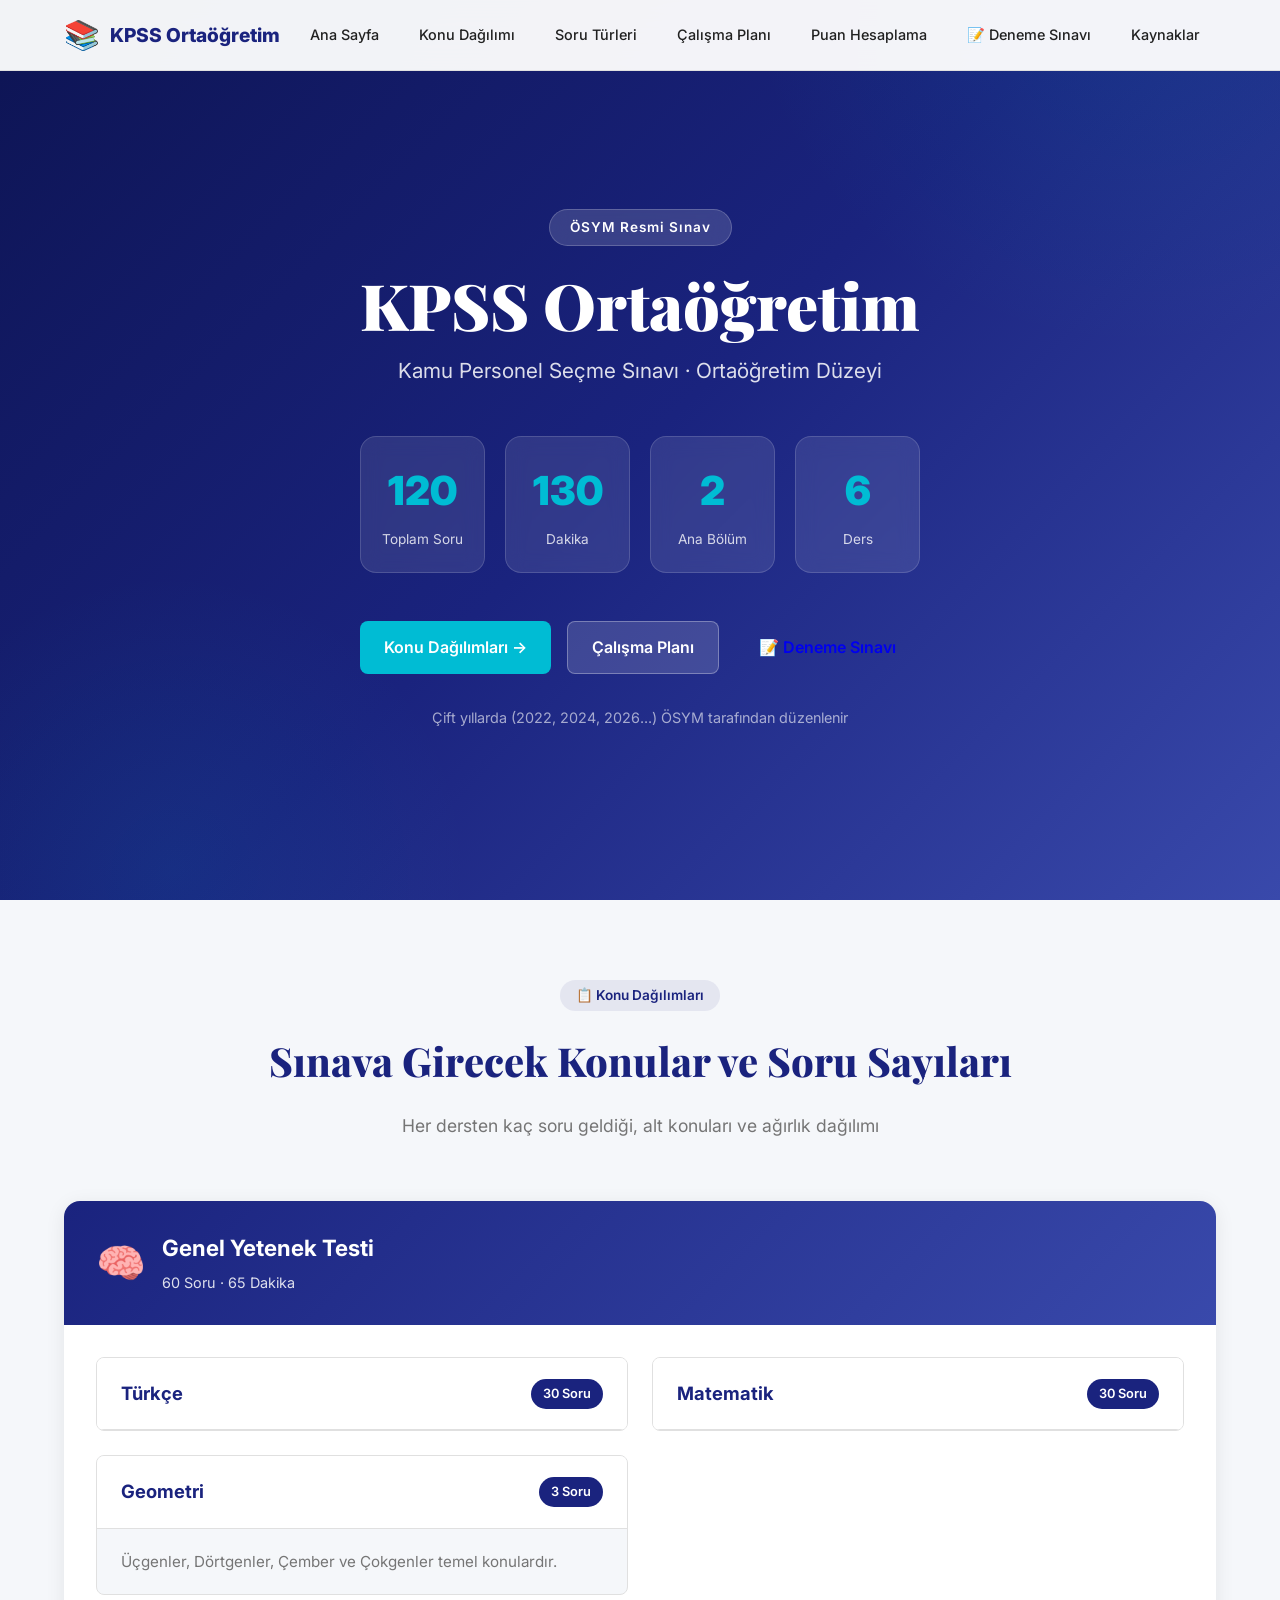
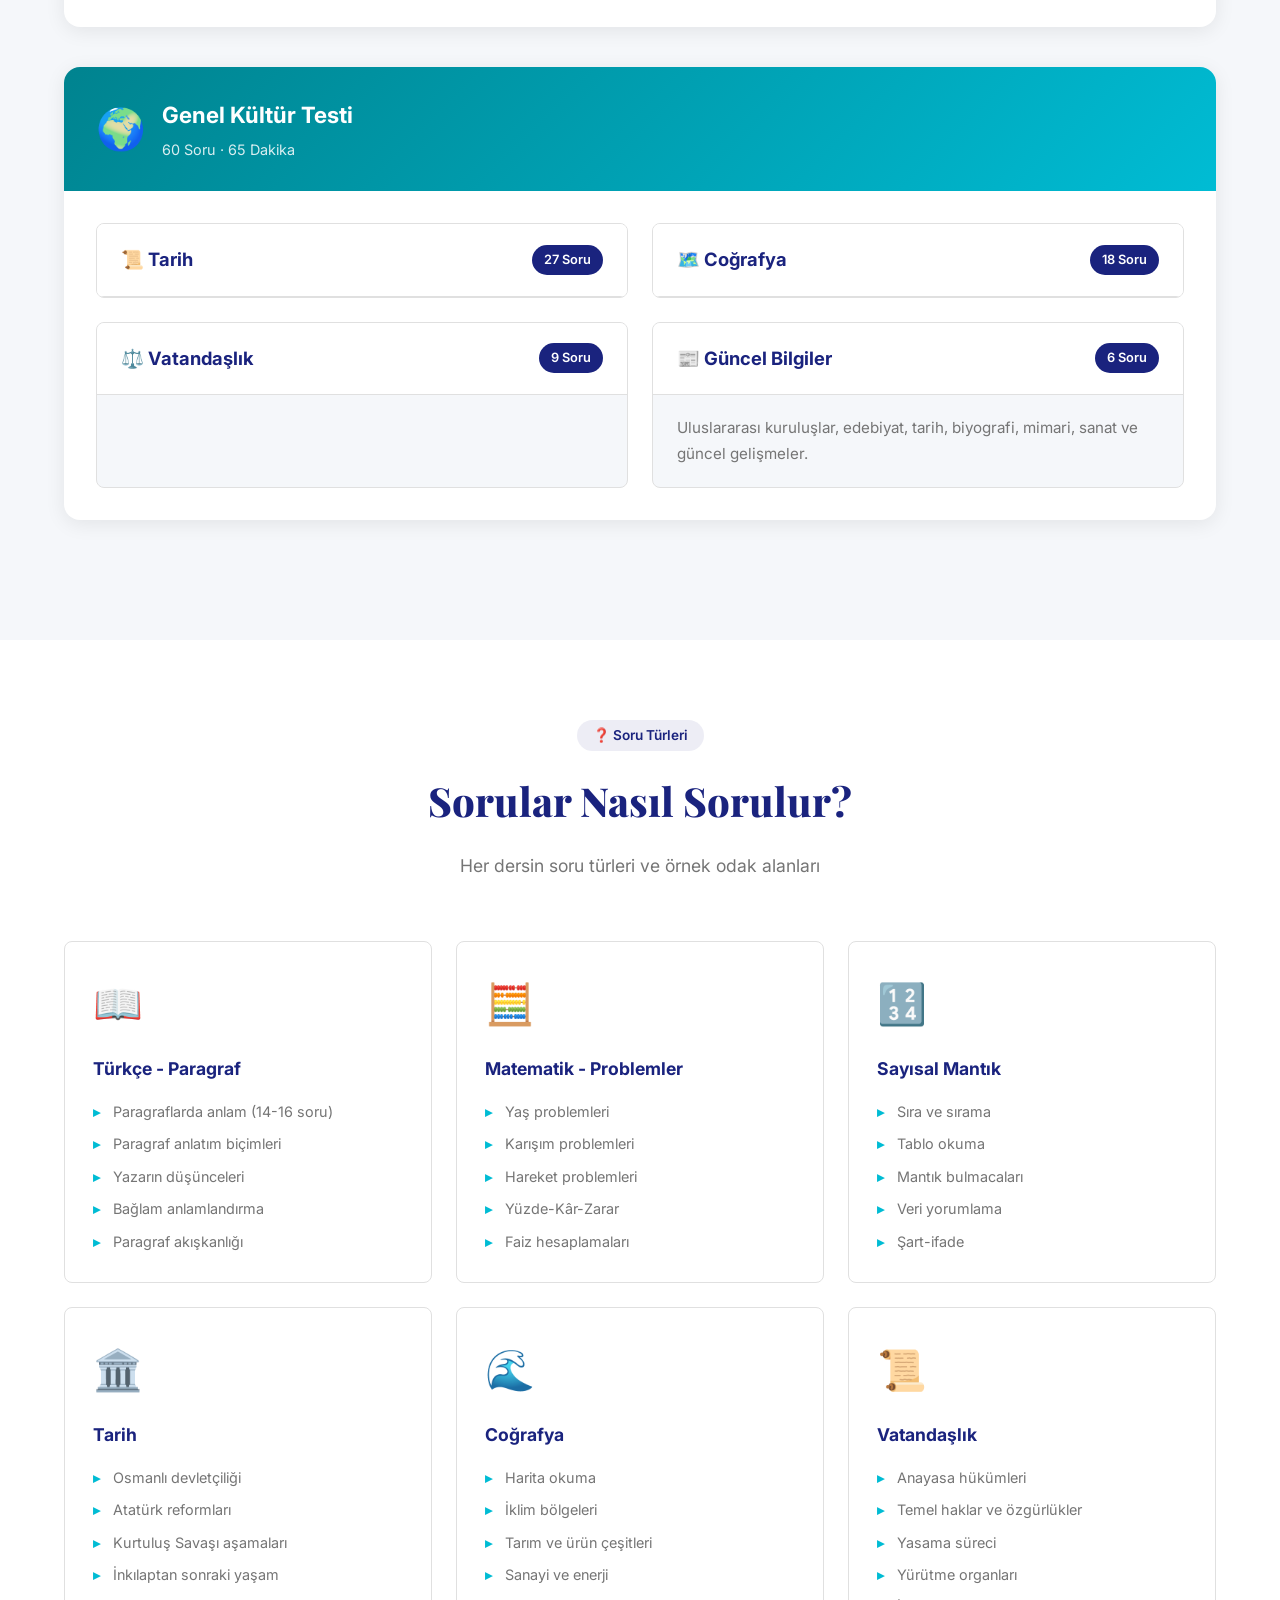
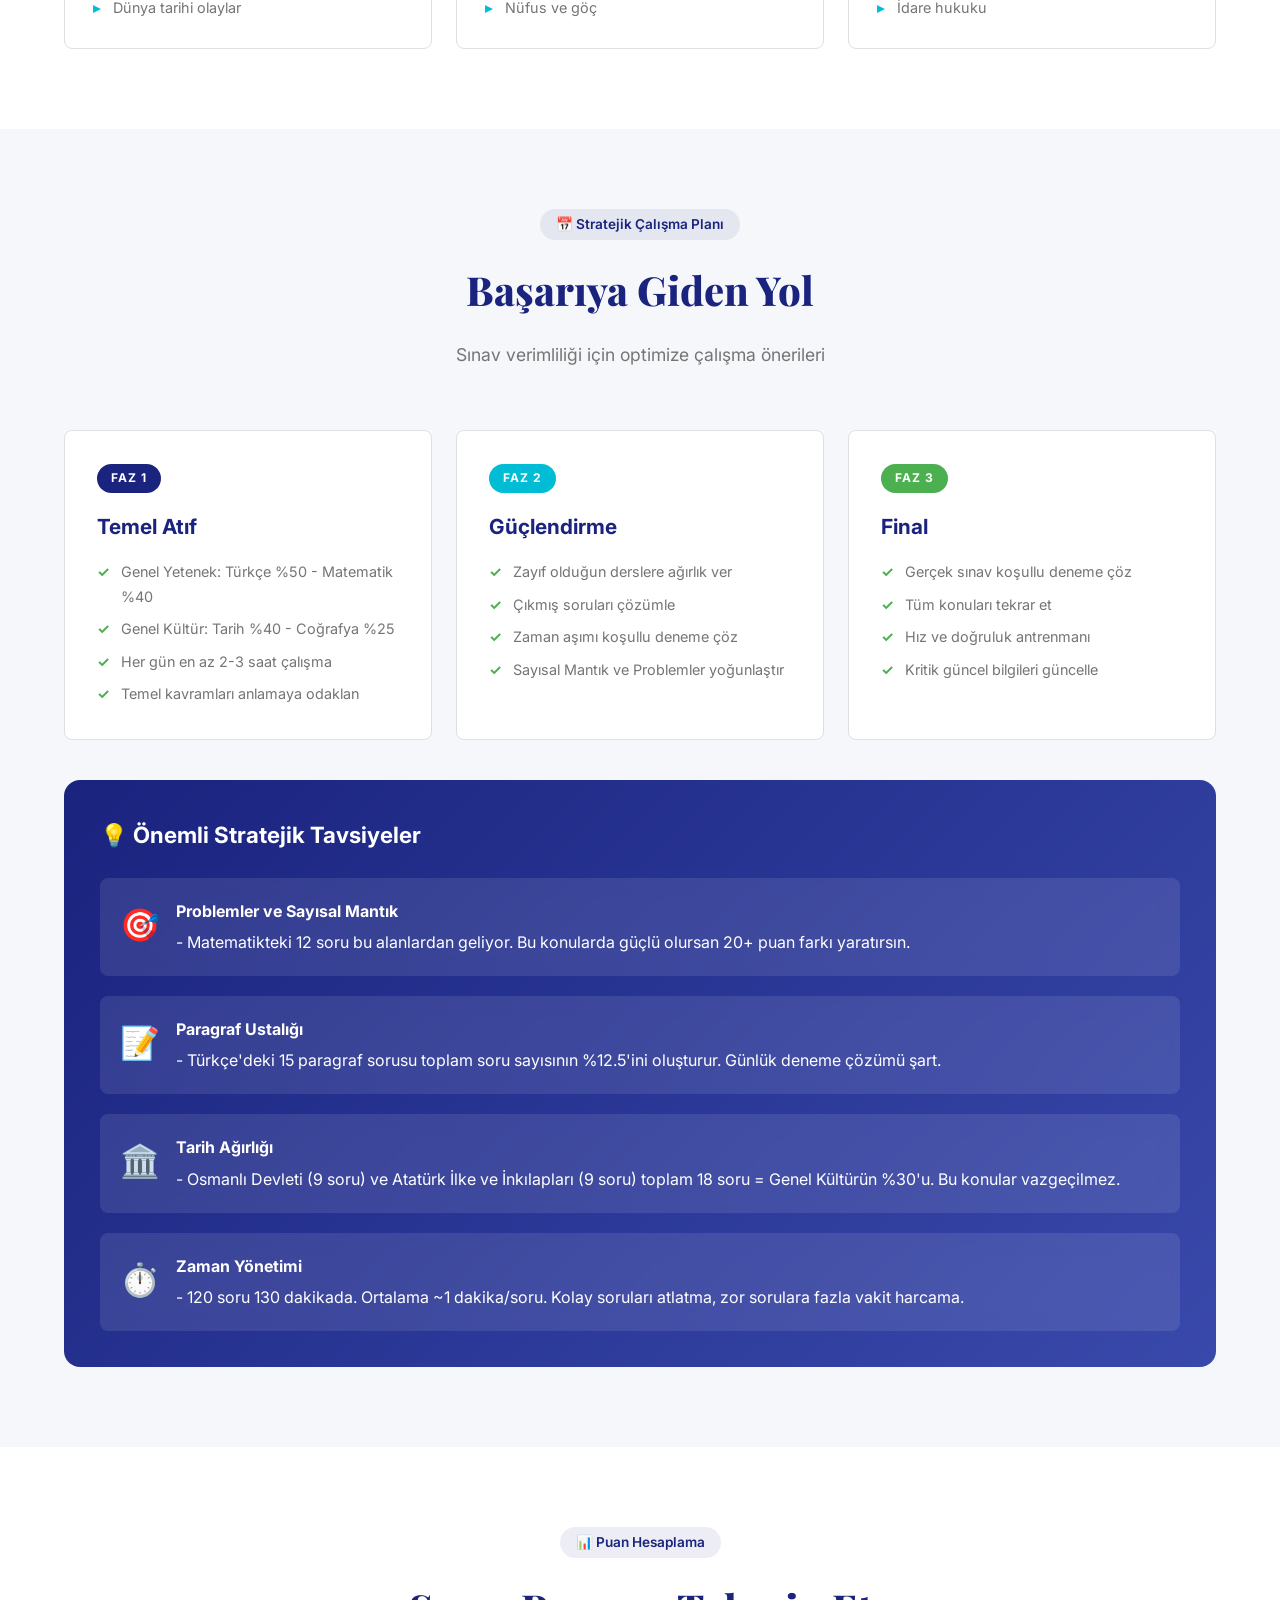
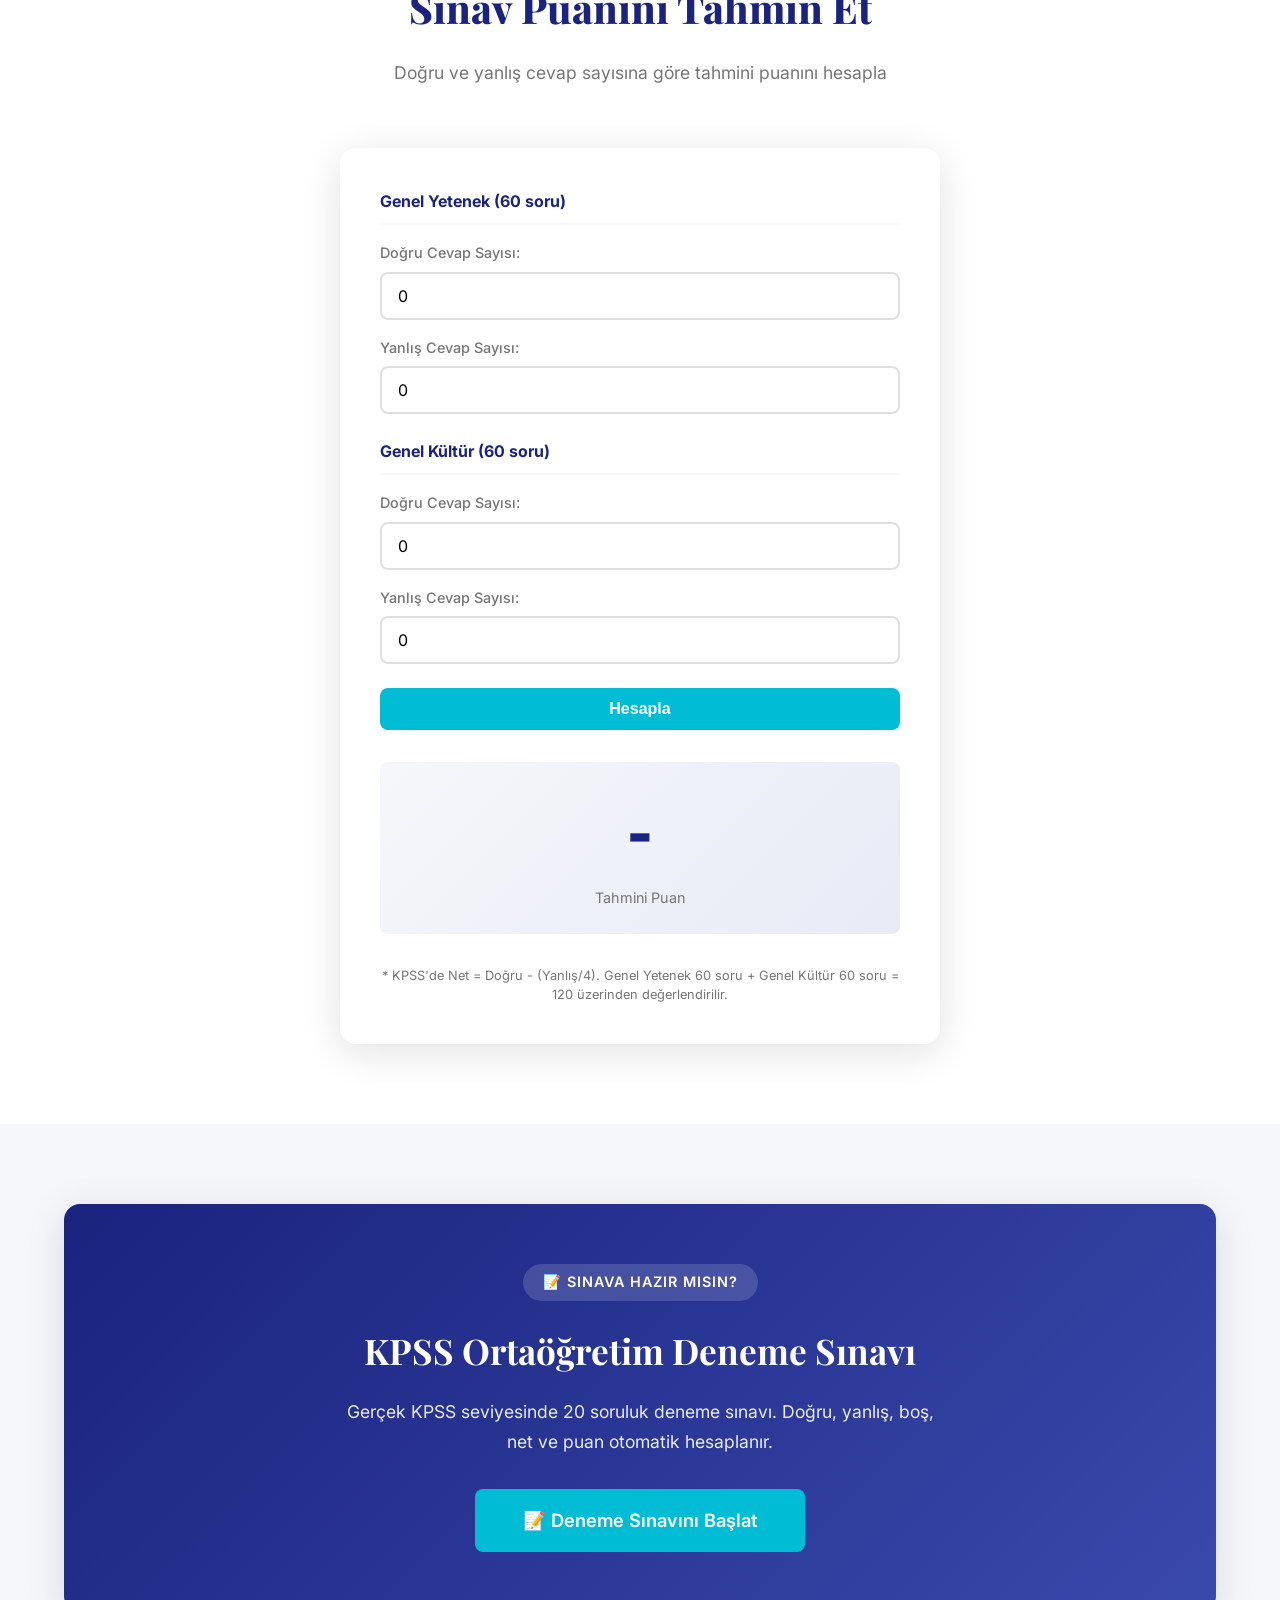
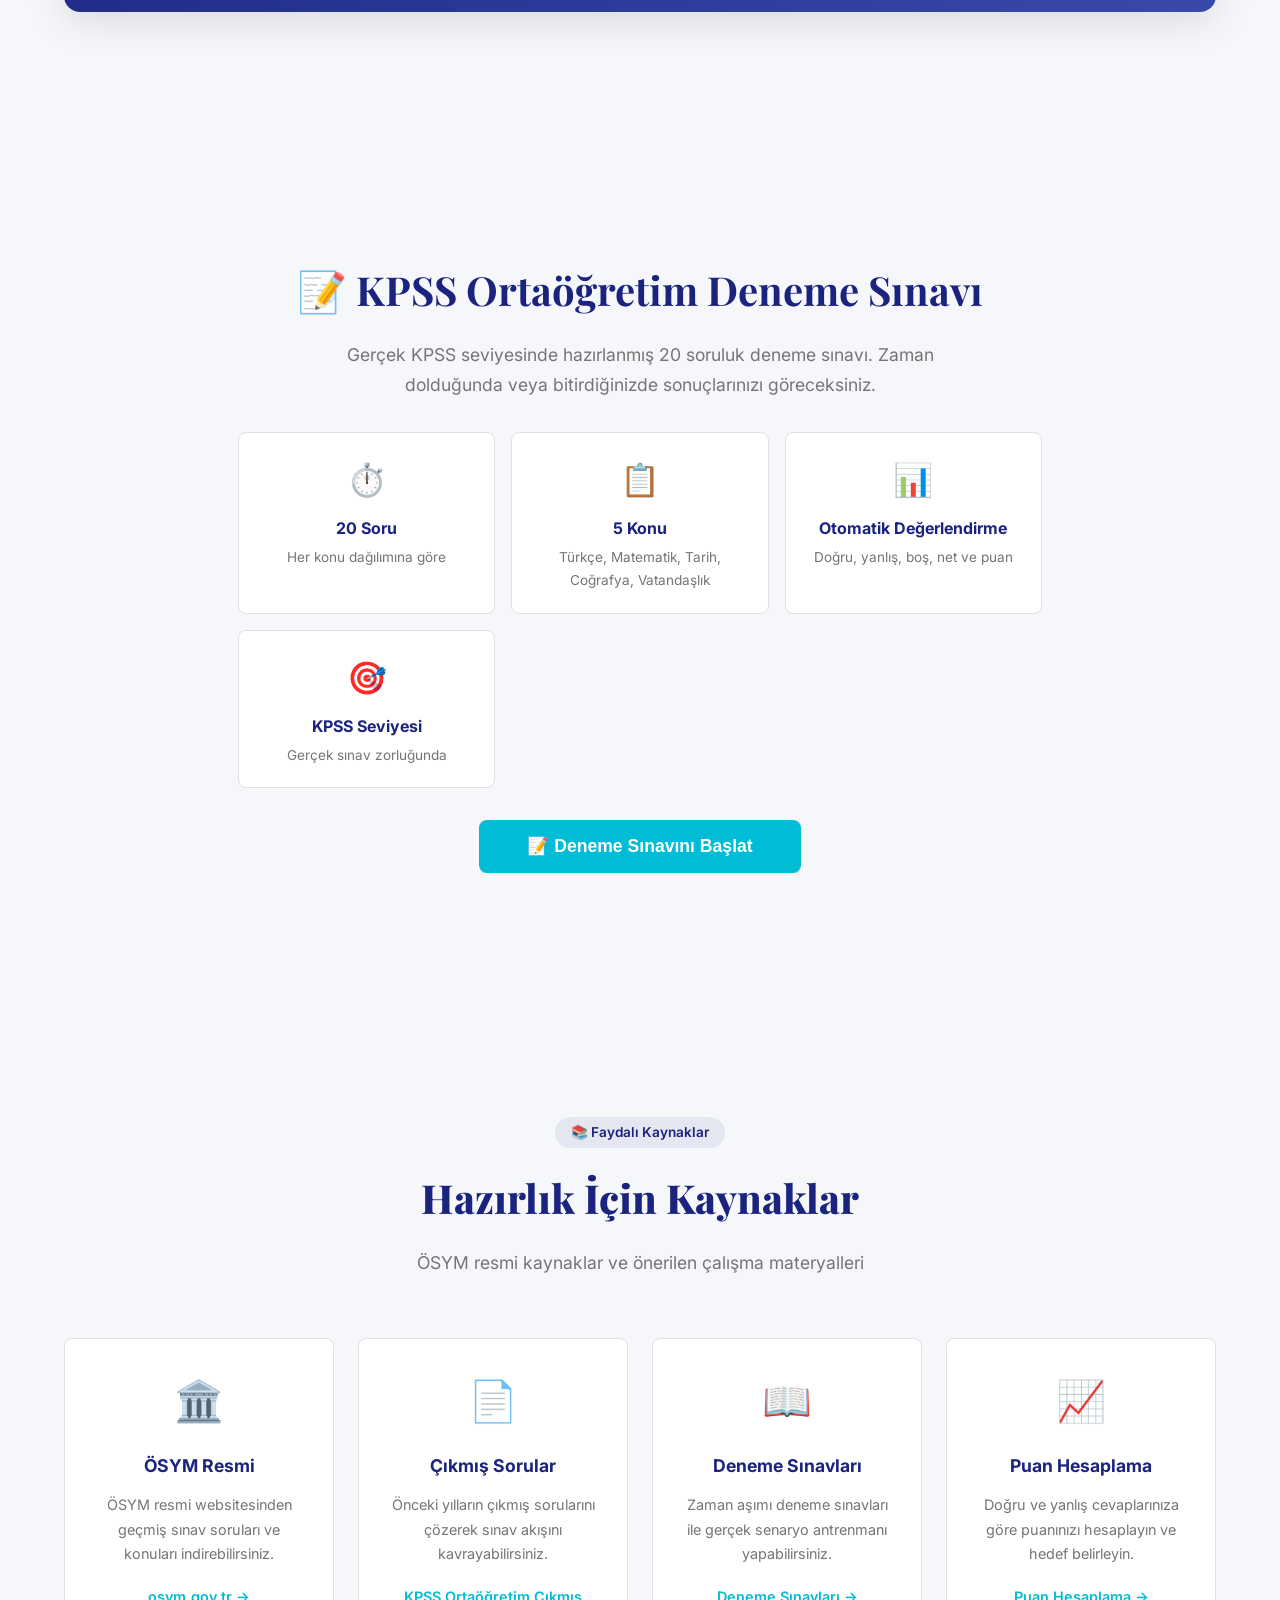
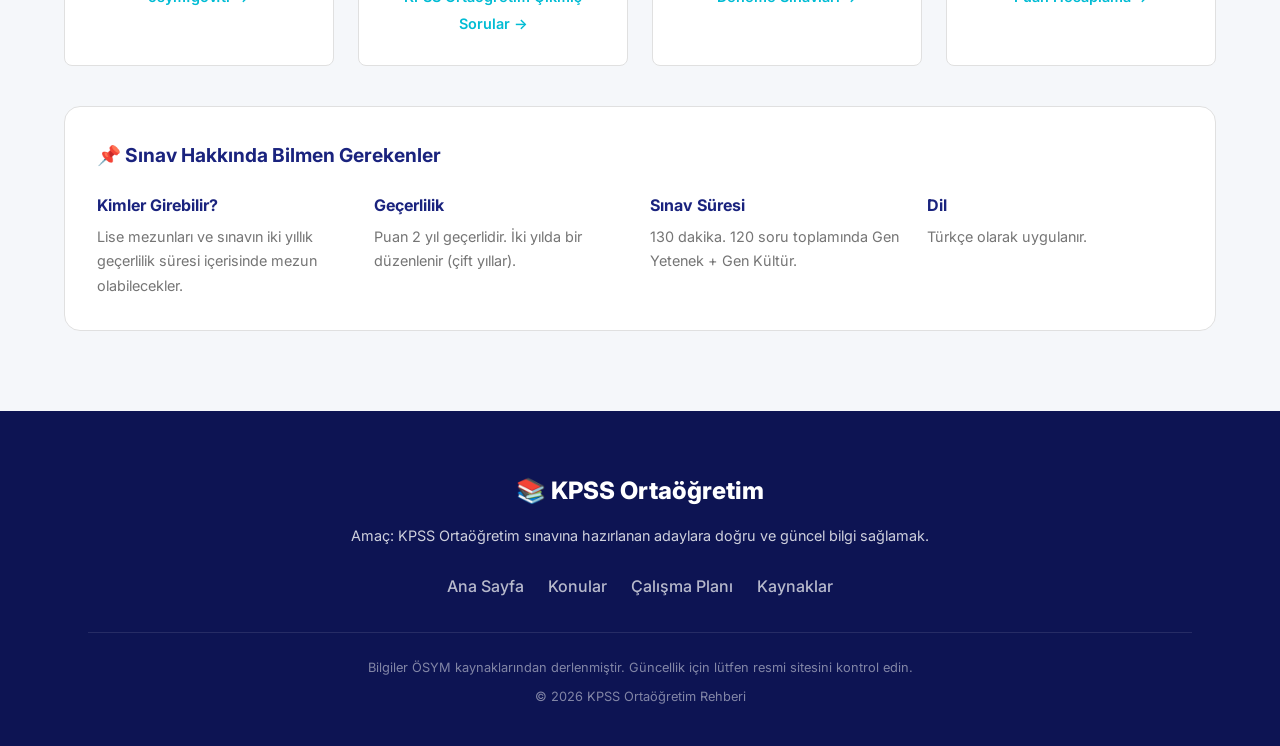
==== commit 69094ac8: "Update: Real KPSS seviyesi sorular, duzgun puan hesaplama, tek sayfa" ====
--- a/index.html
+++ b/index.html
@@ -1,5 +1,4 @@
 <!DOCTYPE html>
-<!-- Updated: 2026-09-25 Deneme sinavi ve puanlama guncellendi -->
 <html lang="tr">
 <head>
     <meta charset="UTF-8">
@@ -27,7 +26,7 @@
                 <li><a href="#anasayfa">Ana Sayfa</a></li>
                 <li><a href="#konular">Konu Dağılımı</a></li>
                 <li><a href="#soru-tipleri">Soru Türleri</a></li>
-                <li><a href="#calisma-planı">Çalışma Planı</a></li>
+                <li><a href="#calisma-plani">Çalışma Planı</a></li>
                 <li><a href="#puan-hesaplama">Puan Hesaplama</a></li>
                 <li><a href="#deneme-sinavi">📝 Deneme Sınavı</a></li>
                 <li><a href="#kaynaklar">Kaynaklar</a></li>
@@ -62,7 +61,8 @@
             </div>
             <div class="hero-cta">
                 <a href="#konular" class="btn btn-primary">Konu Dağılımları →</a>
-                <a href="#calisma-planı" class="btn btn-secondary">Çalışma Planı</a>
+                <a href="#calisma-plani" class="btn btn-secondary">Çalışma Planı</a>
+                <a href="#deneme-sinavi" class="btn btn-accent">📝 Deneme Sınavı</a>
             </div>
             <p class="hero-note">Çift yıllarda (2022, 2024, 2026...) ÖSYM tarafından düzenlenir</p>
         </div>
@@ -149,24 +149,34 @@
                         <div class="subject-card" onclick="toggleSubject('matematik')">
                             <div class="subject-header">
                                 <span class="subject-name">Matematik</span>
-                                <span class="subject-question-count">27 Soru</span>
+                                <span class="subject-question-count">30 Soru</span>
                             </div>
                             <div class="subject-details" id="matematik-detail">
                                 <div class="detail-grid">
                                     <div class="detail-item">
-                                        <span class="detail-subject">Problemler</span>
+                                        <span class="detail-subject">Problemler (Yaş, Karışım, Hareket)</span>
                                         <span class="detail-count">8 soru</span>
-                                        <div class="detail-bar"><div class="detail-fill" style="width:30%"></div></div>
+                                        <div class="detail-bar"><div class="detail-fill" style="width:27%"></div></div>
                                     </div>
                                     <div class="detail-item">
                                         <span class="detail-subject">Matematiksel İlişkiler</span>
                                         <span class="detail-count">6 soru</span>
-                                        <div class="detail-bar"><div class="detail-fill" style="width:22%"></div></div>
+                                        <div class="detail-bar"><div class="detail-fill" style="width:20%"></div></div>
                                     </div>
                                     <div class="detail-item">
                                         <span class="detail-subject">Sayısal Mantık</span>
                                         <span class="detail-count">4 soru</span>
-                                        <div class="detail-bar"><div class="detail-fill" style="width:15%"></div></div>
+                                        <div class="detail-bar"><div class="detail-fill" style="width:13%"></div></div>
+                                    </div>
+                                    <div class="detail-item">
+                                        <span class="detail-subject">Tablo/Grafik Yorumlama</span>
+                                        <span class="detail-count">3 soru</span>
+                                        <div class="detail-bar"><div class="detail-fill" style="width:10%"></div></div>
+                                    </div>
+                                    <div class="detail-item">
+                                        <span class="detail-subject">Temel Geometri</span>
+                                        <span class="detail-count">3 soru</span>
+                                        <div class="detail-bar"><div class="detail-fill" style="width:10%"></div></div>
                                     </div>
                                     <div class="detail-item">
                                         <span class="detail-subject">Temel Kavramlar</span>
@@ -181,22 +191,12 @@
                                     <div class="detail-item">
                                         <span class="detail-subject">Köklü Sayılar</span>
                                         <span class="detail-count">1 soru</span>
-                                        <div class="detail-bar"><div class="detail-fill" style="width:4%"></div></div>
+                                        <div class="detail-bar"><div class="detail-fill" style="width:3%"></div></div>
                                     </div>
                                     <div class="detail-item">
                                         <span class="detail-subject">Üslü Sayılar</span>
                                         <span class="detail-count">1 soru</span>
-                                        <div class="detail-bar"><div class="detail-fill" style="width:4%"></div></div>
-                                    </div>
-                                    <div class="detail-item">
-                                        <span class="detail-subject">Tablo/Grafik Yorumlama</span>
-                                        <span class="detail-count">3 soru</span>
-                                        <div class="detail-bar"><div class="detail-fill" style="width:11%"></div></div>
-                                    </div>
-                                    <div class="detail-item">
-                                        <span class="detail-subject">Temel Geometri</span>
-                                        <span class="detail-count">3 soru</span>
-                                        <div class="detail-bar"><div class="detail-fill" style="width:11%"></div></div>
+                                        <div class="detail-bar"><div class="detail-fill" style="width:3%"></div></div>
                                     </div>
                                 </div>
                             </div>
@@ -270,12 +270,12 @@
                         </div>
 
                         <!-- Coğrafya -->
-                        <div class="subject-card" onclick="toggleSubject('coğrafya')">
+                        <div class="subject-card" onclick="toggleSubject('cografya')">
                             <div class="subject-header">
                                 <span class="subject-name">🗺️ Coğrafya</span>
                                 <span class="subject-question-count">18 Soru</span>
                             </div>
-                            <div class="subject-details" id="coğrafya-detail">
+                            <div class="subject-details" id="cografya-detail">
                                 <div class="detail-grid">
                                     <div class="detail-item">
                                         <span class="detail-subject">Türkiye'nin Ekonomik Özellikleri</span>
@@ -430,7 +430,7 @@
     </section>
 
     <!-- Çalışma Planı -->
-    <section class="section" id="calisma-planı">
+    <section class="section" id="calisma-plani">
         <div class="container">
             <div class="section-header">
                 <span class="section-tag">📅 Stratejik Çalışma Planı</span>
@@ -503,18 +503,6 @@
         </div>
     </section>
 
-    <!-- Deneme Sınavı CTA -->
-    <section class="section" id="deneme-cta">
-        <div class="container">
-            <div class="cta-card">
-                <div class="cta-badge">📝 SİNAMAYA HAZIR MISIN?</div>
-                <h2 class="cta-title">KPSS Ortaöğretim Deneme Sınavı</h2>
-                <p class="cta-desc">20 soruluk KPSS Ortaöğretim sınavına benzer sorulardan oluşan deneme sınavını çözmeyi dene. Doğru, yanlış, boş soruların ve net puanın otomatik hesaplanır.</p>
-                <a href="#deneme-sinavi" class="btn btn-primary" style="font-size: 1.15rem; padding: 16px 48px;">📝 Deneme Sınavını Başlat</a>
-            </div>
-        </div>
-    </section>
-
     <!-- Puan Hesaplama -->
     <section class="section section-alt" id="puan-hesaplama">
         <div class="container">
@@ -560,7 +548,7 @@
                                 <span id="det-yetenek-net">-</span>
                             </div>
                             <div class="detail-line">
-                                <span>Genel Kültük Neti:</span>
+                                <span>Genel Kültür Neti:</span>
                                 <span id="det-kultur-net">-</span>
                             </div>
                             <div class="detail-line">
@@ -569,7 +557,128 @@
                             </div>
                         </div>
                     </div>
-                    <p class="calc-note">* KPSS'de her doğru cevaba 5 puan, her yanlışa 1 puan düşer (net = Doğru - Yanlış/4). Genel Yetenek 60 soru + Genel Kültür 60 soru = 120 üzerinden değerlendirilir.</p>
+                    <p class="calc-note">* KPSS'de Net = Doğru - (Yanlış/4). Genel Yetenek 60 soru + Genel Kültür 60 soru = 120 üzerinden değerlendirilir.</p>
+                </div>
+            </div>
+        </div>
+    </section>
+
+    <!-- Deneme Sınavı CTA -->
+    <section class="section" id="deneme-cta">
+        <div class="container">
+            <div class="cta-card">
+                <div class="cta-badge">📝 SINAVA HAZIR MISIN?</div>
+                <h2 class="cta-title">KPSS Ortaöğretim Deneme Sınavı</h2>
+                <p class="cta-desc">Gerçek KPSS seviyesinde 20 soruluk deneme sınavı. Doğru, yanlış, boş, net ve puan otomatik hesaplanır.</p>
+                <a href="#deneme-sinavi" class="btn btn-primary" style="font-size: 1.15rem; padding: 16px 48px;">📝 Deneme Sınavını Başlat</a>
+            </div>
+        </div>
+    </section>
+
+    <!-- DENEME SINAVI -->
+    <section class="section" id="deneme-sinavi">
+        <div class="container">
+            <div class="quiz-container">
+                <div id="startScreen">
+                    <div class="start-screen">
+                        <h2>📝 KPSS Ortaöğretim Deneme Sınavı</h2>
+                        <p>Gerçek KPSS seviyesinde hazırlanmış 20 soruluk deneme sınavı. Zaman dolduğunda veya bitirdiğinizde sonuçlarınızı göreceksiniz.</p>
+                        <div class="start-info">
+                            <div class="start-info-item">
+                                <div class="info-icon">⏱️</div>
+                                <h4>20 Soru</h4>
+                                <p>Her konu dağılımına göre</p>
+                            </div>
+                            <div class="start-info-item">
+                                <div class="info-icon">📋</div>
+                                <h4>5 Konu</h4>
+                                <p>Türkçe, Matematik, Tarih, Coğrafya, Vatandaşlık</p>
+                            </div>
+                            <div class="start-info-item">
+                                <div class="info-icon">📊</div>
+                                <h4>Otomatik Değerlendirme</h4>
+                                <p>Doğru, yanlış, boş, net ve puan</p>
+                            </div>
+                            <div class="start-info-item">
+                                <div class="info-icon">🎯</div>
+                                <h4>KPSS Seviyesi</h4>
+                                <p>Gerçek sınav zorluğunda</p>
+                            </div>
+                        </div>
+                        <button class="btn btn-primary" onclick="startQuiz()" style="font-size: 1.1rem; padding: 16px 48px;">📝 Deneme Sınavını Başlat</button>
+                    </div>
+                </div>
+
+                <div id="quizScreen" style="display:none;">
+                    <div class="quiz-header">
+                        <h2>📝 Deneme Sınavı</h2>
+                    </div>
+                    <div class="quiz-progress">
+                        <div class="quiz-progress-item">
+                            <div class="label">Soru</div>
+                            <div class="value" id="progressCurrent">1</div>
+                        </div>
+                        <div class="quiz-progress-item">
+                            <div class="label">Doğru</div>
+                            <div class="value correct" id="progressCorrect">0</div>
+                        </div>
+                        <div class="quiz-progress-item">
+                            <div class="label">Yanlış</div>
+                            <div class="value wrong" id="progressWrong">0</div>
+                        </div>
+                        <div class="quiz-progress-item">
+                            <div class="label">Boş</div>
+                            <div class="value blank" id="progressBlank">0</div>
+                        </div>
+                        <div class="quiz-progress-item">
+                            <div class="label">Kalan</div>
+                            <div class="value" id="progressRemaining">19</div>
+                        </div>
+                    </div>
+                    <div id="questionArea"></div>
+                    <div class="navigation-buttons">
+                        <button class="btn btn-secondary" id="prevBtn" onclick="prevQuestion()" disabled>← Önceki</button>
+                        <button class="btn btn-primary" id="nextBtn" onclick="nextQuestion()">Sonraki →</button>
+                    </div>
+                </div>
+
+                <div class="result-section" id="resultSection">
+                    <h2 class="result-title">📊 Sınav Sonuçları</h2>
+                    <div class="result-stats">
+                        <div class="result-stat correct">
+                            <div class="stat-label">✅ Doğru</div>
+                            <div class="stat-value" id="resCorrect">0</div>
+                        </div>
+                        <div class="result-stat wrong">
+                            <div class="stat-label">❌ Yanlış</div>
+                            <div class="stat-value" id="resWrong">0</div>
+                        </div>
+                        <div class="result-stat blank">
+                            <div class="stat-label">⬜ Boş</div>
+                            <div class="stat-value" id="resBlank">0</div>
+                        </div>
+                        <div class="result-stat net">
+                            <div class="stat-label">📐 Net</div>
+                            <div class="stat-value" id="resNet">0</div>
+                        </div>
+                        <div class="result-stat points">
+                            <div class="stat-label">⭐ Puan</div>
+                            <div class="stat-value" id="resPoints">0</div>
+                        </div>
+                        <div class="result-stat">
+                            <div class="stat-label">📋 Genel Kültür Net</div>
+                            <div class="stat-value" id="resGenelKultuk">0</div>
+                        </div>
+                    </div>
+                    <div class="result-message" id="resMessage"></div>
+                    <div class="result-breakdown">
+                        <h4>📈 Konu Bazlı Detay</h4>
+                        <div id="breakdownArea"></div>
+                    </div>
+                    <div style="margin-top: 24px; display: flex; gap: 12px; justify-content: center; flex-wrap: wrap;">
+                        <button class="btn btn-primary" onclick="retryQuiz()">🔄 Tekrar Dene</button>
+                        <a href="index.html" class="btn btn-secondary">📚 Ana Sayfaya</a>
+                    </div>
                 </div>
             </div>
         </div>
@@ -646,7 +755,7 @@
                 <div class="footer-links">
                     <a href="#anasayfa">Ana Sayfa</a>
                     <a href="#konular">Konular</a>
-                    <a href="#calisma-planı">Çalışma Planı</a>
+                    <a href="#calisma-plani">Çalışma Planı</a>
                     <a href="#kaynaklar">Kaynaklar</a>
                 </div>
                 <div class="footer-note">
@@ -657,353 +766,263 @@
         </div>
     </footer>
 
-    <script src="js/main.js"></script>
-<!-- Start Screen -->
-    <div class="quiz-container" id="startScreen">
-        <div class="start-screen">
-            <h2>📝 KPSS Ortaöğretim Deneme Sınavı</h2>
-            <p>Konu dağılımına uygun olarak hazırlanmış 20 soruluk deneme sınavı. Zamanı dolduğunda veya bitirdiğinde sonuçları göreceksin.</p>
-            <div class="start-info">
-                <div class="start-info-item">
-                    <div class="info-icon">⏱️</div>
-                    <h4>20 Soru</h4>
-                    <p>Her konu alt bölümden sorular</p>
-                </div>
-                <div class="start-info-item">
-                    <div class="info-icon">📋</div>
-                    <h4>5 Konu</h4>
-                    <p>Türkçe, Matematik, Tarih, Coğrafya, Vatandaşlık</p>
-                </div>
-                <div class="start-info-item">
-                    <div class="info-icon">📊</div>
-                    <h4>Otomatik Değerlendirme</h4>
-                    <p>Doğru, yanlış, boş, net ve puan</p>
-                </div>
-                <div class="start-info-item">
-                    <div class="info-icon">🎯</div>
-                    <h4>KPSS Uyumu</h4>
-                    <p>Ortaöğretim seviyesi sorular</p>
-                </div>
-            </div>
-            <button class="btn btn-primary" onclick="startQuiz()" style="font-size: 1.1rem; padding: 16px 40px;">Sınavı Başlat →</button>
-        </div>
-    </div>
-
-    <!-- Quiz Screen -->
-    <div class="quiz-container" id="quizScreen" style="display:none;">
-        <div class="quiz-header">
-            <h2>📝 Deneme Sınavı</h2>
-        </div>
-        <div class="quiz-progress">
-            <div class="quiz-progress-item">
-                <div class="label">Soru</div>
-                <div class="value" id="progressCurrent">1</div>
-            </div>
-            <div class="quiz-progress-item">
-                <div class="label">Doğru</div>
-                <div class="value correct" id="progressCorrect">0</div>
-            </div>
-            <div class="quiz-progress-item">
-                <div class="label">Yanlış</div>
-                <div class="value wrong" id="progressWrong">0</div>
-            </div>
-            <div class="quiz-progress-item">
-                <div class="label">Boş</div>
-                <div class="value blank" id="progressBlank">0</div>
-            </div>
-            <div class="quiz-progress-item">
-                <div class="label">Kalan</div>
-                <div class="value" id="progressRemaining">19</div>
-            </div>
-        </div>
-        <div id="questionArea"></div>
-        <div class="navigation-buttons">
-            <button class="btn btn-secondary" id="prevBtn" onclick="prevQuestion()" disabled>← Önceki</button>
-            <button class="btn btn-primary" id="nextBtn" onclick="nextQuestion()">Sonraki →</button>
-        </div>
-    </div>
-
-    <!-- Result Screen -->
-    <div class="quiz-container">
-        <div class="result-section" id="resultSection">
-            <h2 class="result-title">📊 Sınav Sonuçları</h2>
-            <div class="result-stats">
-                <div class="result-stat correct">
-                    <div class="stat-label">✅ Doğru</div>
-                    <div class="stat-value" id="resCorrect">0</div>
-                </div>
-                <div class="result-stat wrong">
-                    <div class="stat-label">❌ Yanlış</div>
-                    <div class="stat-value" id="resWrong">0</div>
-                </div>
-                <div class="result-stat blank">
-                    <div class="stat-label">⬜ Boş</div>
-                    <div class="stat-value" id="resBlank">0</div>
-                </div>
-                <div class="result-stat net">
-                    <div class="stat-label">📐 Net</div>
-                    <div class="stat-value" id="resNet">0</div>
-                </div>
-                <div class="result-stat points">
-                    <div class="stat-label">⭐ Puan</div>
-                    <div class="stat-value" id="resPoints">0</div>
-                </div>
-                <div class="result-stat">
-                    <div class="stat-label">📋 Genel Kültük Net</div>
-                    <div class="stat-value" id="resGenelKultuk">0</div>
-                </div>
-            </div>
-            <div class="result-message" id="resMessage"></div>
-            <div class="result-breakdown">
-                <h4>📈 Konu Bazlı Detay</h4>
-                <div id="breakdownArea"></div>
-            </div>
-            <div style="margin-top: 24px; display: flex; gap: 12px; justify-content: center; flex-wrap: wrap;">
-                <button class="btn btn-primary" onclick="retryQuiz()">🔄 Tekrar Dene</button>
-                <a href="index.html" class="btn btn-secondary">📚 Ana Sayfaya</a>
-            </div>
-        </div>
-    </div>
-
     <script>
-        // ===== QUESTIONS =====
+        // ===== QUESTIONS - REAL KPSS LEVEL =====
         const questions = [
-            // TURKCE
+            // TÜRKÇE - PARAGRAF (5 soru - KPSS'de en çok 15/30)
             {
                 category: "Türkçe",
-                question: "『Güneş doğarken kuşlar uçmaya başlar.』 Cümlede zaman belirten ifade aşağıdakilerden hangisidir?",
-                options: ["Güneş doğarken", "kuşlar", "uçmaya başlar", "yukarıdakilerin hiçbiri"],
+                question: "(I) Düşünce, insan hayatında en önemli yerlerden birini işgal eder. (II) İnsan, düşünme yeteneği sayesinde çevresini anlamlandırır. (III) Ancak her düşünce eyleme geçmez. (IV) Bazen düşüncelerimiz sadece zihnimizde kalır, hayatımıza yansımaz. (V) Bu nedenle düşünce ve eylem arasındaki ilişki karmaşıktır. Yukarıdaki numaralandırılmış cümleler anlamlı bir paragraf oluşturacak biçimde sıralandığında hangisi dördüncü sırada olmalıdır?",
+                options: ["I", "II", "III", "IV", "V"],
+                answer: 3
+            },
+            {
+                category: "Türkçe",
+                question: "Yazar, paragrafta 'Bilgi, ışık gibidir; yayıldıkça karanlığı aydınlatır.' ifadesini kullanmıştır. Bu ifadede kullanılan sanat kaçın hangisidir?",
+                options: ["Benzetme", "Təşbih", "İstiare", "Mecaz-ı Mürsel", "Teşbih"],
                 answer: 0
             },
             {
                 category: "Türkçe",
-                question: "『Kitap kütüphanede okudum.』 Cümlesinde köşeli ayraçların görevi nedir?",
-                options: ["Özne belirlemek", "Yer belirlemek", "Zaman belirlemek", "Nitelendirme yapmak"],
+                question: "Aşağıdaki paragrafın ana fikri nedir? 'Toplumsal bellek, bir toplumun geçmişte yaşadığı olayları, deneyimleri ve değerleri nesilden nesile aktarma sürecidir. Bu aktarım, yazılı kaynaklar, söylence geleneği, anıtlar ve törenler aracılığıyla gerçekleşir. Toplumsal bellek olmadan bir toplumun kimliği oluşamaz; çünkü kimlik, geçmişle bağıntı içinde şekillenir.'",
+                options: [
+                    "Toplumsal bellek sadece yazılı kaynaklarla aktarılır.",
+                    "Toplumsal bellek, toplum kimliğinin oluşması için gereklidir.",
+                    "Anıtlar toplumsal belleğin en önemli aracıdır.",
+                    "Söylence geleneği modern toplumlarda yerini kaybetmiştir.",
+                    "Geçmiş olaylar günümüzde hiçbir önemi yoktur."
+                ],
                 answer: 1
             },
             {
                 category: "Türkçe",
-                question: "『Zamanın önünden geçenler esirgedir.』 Bu sözü kim söylemiştir?",
-                options: ["İsmet İnönü", "Mustafa Kemal Atatürk", "Ziya Gökalp", "Yakup Kadri Karaosmanoğlu"],
+                question: "'Yüce, yüce, yüce...' şeklinde tekrar eden kelime öbeğinde hangi vurgu türü kullanılmıştır?",
+                options: ["Üslup tekrarı", "Sözcük tekrarı", "Anlam tekrarı", "Yapı tekrarı", "Ses tekrarı"],
                 answer: 1
             },
             {
                 category: "Türkçe",
-                question: "『Eğer Yaşlıysa, Yaşlılık Çeşitleridir.』 Bu kitabın yazarı kimdir?",
-                options: ["Orhan Pamuk", "Ahmet Hamdi Tanpınar", "Yasar Kemal", "Sabahattin Ali"],
+                question: "Aşağıdakilerden hangisi 'Sözcükte Anlam' soru tipine örnektir?",
+                options: [
+                    "Paragraftaki boşluğa gelebilecek uygun cümleyi bulunuz.",
+                    "Yanlış kullanılan sözcüğü belirleyiniz.",
+                    "Verilen sözcüğün anlamını seçeneklerden işaretleyiniz.",
+                    "Paragrafın ana fikrini bulunuz.",
+                    "Cümlede boş bırakılan yere gelebilecek sözcüğü bulunuz."
+                ],
+                answer: 2
+            },
+
+            // SÖZEL MANTIK (4 soru)
+            {
+                category: "Sözel Mantık",
+                question: "Tüm mühendisler diplomalıdır. Bazı diplomalılar mühendis değildir. Bu önermelerden hangisi kesinlikle doğrudur?",
+                options: [
+                    "Bazı mühendisler diplomasız olabilir.",
+                    "Hiçbir diplomasız mühendis değildir.",
+                    "Tüm diplomalılar mühendis değildir.",
+                    "Bazı diplomalılar mühendis değildir.",
+                    "Mühendis olmayanların hiçbiri diplomalı değildir."
+                ],
+                answer: 3
+            },
+            {
+                category: "Sözel Mantık",
+                question: "Eğer Ahmet gelirse, Ayşe de gelecektir. Ayşe gelmedi. Buna göre hangisi kesinlikle doğrudur?",
+                options: [
+                    "Ahmet gelmiştir.",
+                    "Ahmet gelmemiştir.",
+                    "Ahmet gelebilir.",
+                    "Ayşe gelmiştir.",
+                    "Bu durumdan bir sonuç çıkarılamaz."
+                ],
                 answer: 1
             },
             {
-                category: "Türkçe",
-                question: "『Gitmek isterdim ama vakitim yok.』 Cümlesinin anlamı aşağıdakilerden hangisidir?",
-                options: ["Gitmek istiyorum ve vaktim var", "Gitmek istiyorum amak vaktim yok", "Gitmek istemiyorum", "Vaktim yok"],
+                category: "Sözel Mantık",
+                question: "A: 'Bazı kuşlar uçar.' B: 'Tüm penguenler kuştur.' C: 'Hiçbir penguen uçmaz.' Bu üç önermeden hangisi mantıksal olarak doğrudur?",
+                options: [
+                    "A ve B doğruysa C yanlıştır.",
+                    "A ve C doğruysa B yanlıştır.",
+                    "B ve C doğruysa A yanlıştır.",
+                    "A, B, C hepsi doğru olabilir.",
+                    "Hiçbiri doğru değildir."
+                ],
+                answer: 3
+            },
+            {
+                category: "Sözel Mantık",
+                question: "Bir grupta herkes ya çay ya da kahve içer. 12 kişi çay, 8 kişi kahve, 3 kişi her ikisini de içiyor. Grupta toplam kaç kişi vardır?",
+                options: ["17", "20", "23", "15", "21"],
+                answer: 0
+            },
+
+            // MATEMATİK - PROBLEMLER (5 soru - KPSS'de 8/30)
+            {
+                category: "Matematik",
+                question: "Bir araba 90 km/s hızıyla 2 saat 20 dakika yol alır. Aynı yolu 80 km/s hızıyla giden bir araba kaç saat sürer?",
+                options: ["2 saat 30 dk", "2 saat 40 dk", "2 saat 45 dk", "3 saat", "3 saat 15 dk"],
+                answer: 2
+            },
+            {
+                category: "Matematik",
+                question: "Bir işi A tek başına 10 günde, B tek başına 15 günde bitirir. A işe 4 gün sonra B de katılmak üzere işe başlar. İş kaç günde biter?",
+                options: ["6 gün", "7 gün", "8 gün", "9 gün", "10 gün"],
+                answer: 2
+            },
+            {
+                category: "Matematik",
+                question: "30 litrelik bir kapta %20 şekerli su vardır. Bu karışıma kaç litre su eklenirse şeker oranı %12 olur?",
+                options: ["10 litre", "15 litre", "20 litre", "25 litre", "30 litre"],
+                answer: 2
+            },
+            {
+                category: "Matematik",
+                question: "Bir eşya %20 kar ile satılmış, satış fiyatı 360 TL'dir. Alış fiyatı kaç TL'dir?",
+                options: ["288 TL", "300 TL", "320 TL", "290 TL", "310 TL"],
                 answer: 1
             },
             {
-                category: "Sözel Mantık",
-                question: "Tüm mühendisler diplomalıdır. Bazı diplomalılar mühendislerdir. Bu cümleden hangisi doğru çıkar?",
-                options: ["Tüm diplomalılar mühendislerdir", "Bazı mühendisler diplomalıdır", "Hiçbir diplomalı mühendis değildir", "Mühendis olanlar diplomat olabilir"],
+                category: "Matematik",
+                question: "Yaşı 3 yıl önce 4 yıl sonraki yaşının yarısı olan birinin şu anki yaşı kaçtır?",
+                options: ["10", "12", "14", "16", "18"],
+                answer: 0
+            },
+
+            // MATEMATİK - SAYISAL MANTIK (3 soru - KPSS'de 4/30)
+            {
+                category: "Matematik",
+                question: "2, 5, 10, 17, 26, 37, ? dizisinde soru işaretinin yerine gelecek sayı kaçtır?",
+                options: ["48", "50", "52", "49", "51"],
                 answer: 1
             },
             {
-                category: "Sözel Mantık",
-                question: "E: 'Her kalem kalıptır' ve F: 'Bazı kalıplar kalemlerdir' önermelerinden hangisi doğrudur?",
-                options: ["E her zaman F'yi içerir", "F her zaman E'yi içerir", "E ve F birbirini dışlar", "E ve F aynı önermedir"],
+                category: "Matematik",
+                question: "Aşağıdaki tabloda kurala uygun olarak soru işaretinin yerine gelecek sayı kaçtır?\n3   5   8\n7   11  18\n12  19  ?",
+                options: ["27", "30", "31", "29", "28"],
+                answer: 3
+            },
+            {
+                category: "Matematik",
+                question: "1'den 100'e kadar olan sayılardan 3'e veya 5'e tam bölünenlerin sayısı kaçtır?",
+                options: ["47", "46", "48", "45", "44"],
                 answer: 0
             },
-            {
-                category: "Sözel Mantık",
-                question: "A, B'den büyüktür. B, C'den küçüktür. C, D'den büyüktür. Buna göre hangisi doğrudur?",
-                options: ["A > D", "D > A", "A > C", "D > B"],
+
+            // MATEMATİK - MATEMATİKSEL İLİŞKİLER (3 soru)
+            {
+                category: "Matematik",
+                question: "x ve y pozitif tam sayılar, x + y = 12 ve x * y = 35 ise x - y kaçtır? (x > y)",
+                options: ["1", "2", "3", "4", "5"],
+                answer: 1
+            },
+            {
+                category: "Matematik",
+                question: "f(x) = 2x + 3 fonksiyonu için f(f(2)) değeri kaçtır?",
+                options: ["13", "15", "17", "11", "9"],
+                answer: 1
+            },
+            {
+                category: "Matematik",
+                question: "a, b, c ardışık tek sayılardır ve a < b < c. a + b + c = 63 ise c kaçtır?",
+                options: ["19", "21", "23", "25", "27"],
+                answer: 1
+            },
+
+            // TARİH (5 soru - KPSS'de 27/60)
+            {
+                category: "Tarih",
+                question: "II. Meşrutiyet ilanından sonra yapılan ilk seçimlerde Meclis-i Mebusan'a en çok milletvekili giren parti hangisidir?",
+                options: ["İttihat ve Terakki Cemiyeti", "Hürriyet ve İtilaf Fırkası", "Muvazene Fırkası", "Osmanlı Demokrat Fırkası", "Milli İstikrar Fırkası"],
+                answer: 0
+            },
+            {
+                category: "Tarih",
+                question: "Atatürk'ün 'Türk milletinin egemenlik hakkı, kayıtsız şartsız, milletindir.' dediği konuşma hangi toplantıda yapılmıştır?",
+                options: ["Erzurum Kongresi", "Sivas Kongresi", "TBMM Açılış Konuşması", "Nutuk", "10. Yıl Konuşması"],
                 answer: 2
             },
             {
-                category: "Sözel Mantık",
-                question: "'Some students are lazy. All lazy people fail.' ifadesinden hangi sonuca varılır?",
-                options: ["All students fail", "Some students fail", "No students fail", "All lazy students pass"],
+                category: "Tarih",
+                question: "Lozan Antlaşması'nın imzalandığı tarih ve yer?",
+                options: ["24 Temmuz 1923, Lozan", "29 Ekim 1923, Ankara", "10 Ağustos 1920, Sevres", "3 Mart 1924, İstanbul", "1 Mayıs 1920, Erzurum"],
+                answer: 0
+            },
+            {
+                category: "Tarih",
+                question: "TBMM'de 3 Mart 1924'te kabul edilen ve halife olan Abdülmecid Efendi'nin yurtdışına çıkmasına neden olan kanun hangisidir?",
+                options: ["Tevhid-i Tedrisat Kanunu", "Halifelikin Kaldırılması Hakkında Kanun", "Şerh-i Kanun-ı Esasi", "Türk Kanunu Medenisi", "Vekaletin Kaldırılması"],
                 answer: 1
             },
-            
-            // MATEMATİK
-            {
-                category: "Matematik",
-                question: "Bir sayının 3 katının 5 fazlası 32'dir. Bu sayı kaçtır?",
-                options: ["7", "9", "11", "27"],
+            {
+                category: "Tarih",
+                question: "Atatürk'ün 'Sovereignty unconditionally belongs to the nation' (Egemenlik kayıtsız şartsız milletindir) ilkesi hangi belgede ilk kez resmileşmiştir?",
+                options: ["Misak-ı Millî", "1921 Anayasası", "1924 Anayasası", "TBMM'nin Açılış Konuşması", "Nutuk"],
+                answer: 1
+            },
+
+            // COĞRAFYA (4 soru - KPSS'de 18/60)
+            {
+                category: "Coğrafya",
+                question: "Türkiye'de en yüksek nüfus yoğunluğuna sahip ilin hangisi olduğu 2023 verilerine göre soruluyorsa cevap nedir?",
+                options: ["İstanbul", "Kocaeli", "Tekirdağ", "Yalova", "Bursa"],
                 answer: 0
             },
             {
-                category: "Matematik",
-                question: "Bir araba 4 saatte 280 km alır. Aynı hızla 7 saatte kaç km yapar?",
-                options: ["420 km", "490 km", "560 km", "350 km"],
+                category: "Coğrafya",
+                question: "Türkiye'nin Güney Doğu Anadolu Projesi (GAP) kapsamında yapılan baraj ve HES'lerin toplam sayısı ve amaçları ile ilgili aşağıdakilerden hangisi doğrudur?",
+                options: [
+                    "22 baraj ve 19 HES, sadece enerji üretimi amaçlı",
+                    "22 baraj ve 19 HES, sulama ve enerji üretimi amaçlı",
+                    "19 baraj ve 22 HES, sadece sulama amaçlı",
+                    "15 baraj ve 15 HES, su birikimi amaçlı",
+                    "25 baraj ve 20 HES, sadece büyüme amaçlı"
+                ],
                 answer: 1
             },
             {
-                category: "Matematik",
-                question: "30 kişilik bir sınıfta kızların sayısı erkeklerin 2 katıdır. Kaç erkek vardır?",
-                options: ["10", "15", "20", "12"],
+                category: "Coğrafya",
+                question: "Türkiye'de Ege Bölgesi'nde yaygın olarak yetiştirilen ve ihracat geliri sağlayan endüstriyel bitki hangisidir?",
+                options: ["Pamuk", "Buğday", "Arpa", "Şeker Pancarı", "Tütün"],
                 answer: 0
             },
             {
-                category: "Matematik",
-                question: "Bir ürün %20 indirimle 80 TL'ye satılıyor. Eski fiyatı kaç TL'dir?",
-                options: ["96 TL", "100 TL", "120 TL", "64 TL"],
-                answer: 1
-            },
-            {
-                category: "Matematik",
-                question: "Sayısal mantık: 2, 6, 12, 20, 30, ? dizisinde soru işareti kaçtır?",
-                options: ["40", "42", "44", "36"],
-                answer: 1
-            },
-            {
-                category: "Matematik",
-                question: "Bir kutu 12 cm x 8 cm x 5 cm ölçülerindedir. Hacmi kaç cm³'tür?",
-                options: ["480", "240", "360", "520"],
+                category: "Coğrafya",
+                question: "Türkiye'nin iklim bölgelerinden 'Karadeniz İklimi' nin özellikleri arasında YER ALMAYAN hangisidir?",
+                options: [
+                    "Yıl boyunca yağmur yağışlıdır.",
+                    "Sıcaklıkların yıllık farkı küçüktür.",
+                    "Yazlar sıcak, kışlar ılımandır.",
+                    "Doğal bitki örtüsü ormandır.",
+                    "Yaz aylarında kuraklık görülür."
+                ],
+                answer: 4
+            },
+
+            // VATANDAŞLIK (3 soru - KPSS'de 9/60)
+            {
+                category: "Vatandaşlık",
+                question: "Anayasa'nın 10. maddesinde 'Herkes kanun önünde eşittir.' ifadesi yer almaktadır. Bu madde hangi ilkeleri ifade eder?",
+                options: [
+                    "Sadece eşitlik ilkesini",
+                    "Eşitlik ve adalet ilkelerini",
+                    "Eşitlik ve ayırımcılık yasağı ilkelerini",
+                    "Sadece adalet ilkesini",
+                    "Sadece hürriyet ilkesini"
+                ],
+                answer: 2
+            },
+            {
+                category: "Vatandaşlık",
+                question: "Türkiye'de seçim yapma yetkisi için aranan yaş şartı Anayasa'ya göre kaçtır?",
+                options: ["16", "17", "18", "19", "20"],
+                answer: 2
+            },
+            {
+                category: "Vatandaşlık",
+                question: "Anayasa Mahkemesi'nin görev ve yetkileri Anayasa'nın hangi maddesinde düzenlenmiştir?",
+                options: ["Madde 146", "Madde 148", "Madde 150", "Madde 152", "Madde 154"],
                 answer: 0
-            },
-            {
-                category: "Matematik",
-                question: "345 sayısındaki 4'ün basamak değeri nedir?",
-                options: ["4", "40", "400", "4000"],
-                answer: 1
-            },
-            {
-                category: "Matematik",
-                question: "64'un kare kökü kaçtır?",
-                options: ["8", "32", "16", "4"],
-                answer: 0
-            },
-            {
-                category: "Matematik",
-                question: "25% = ?/4 = ? (bolük olarak)",
-                options: ["1/4", "1/2", "3/4", "1/5"],
-                answer: 0
-            },
-            {
-                category: "Matematik",
-                question: "Bir işi A tek başına 6 saatte, B tek başına 3 saatte yapar. Birlikte kaç saatte yaparlar?",
-                options: ["2 saat", "1.5 saat", "1 saat", "4 saat"],
-                answer: 0
-            },
-            
-            // TARİH
-            {
-                category: "Tarih",
-                question: "Osmanlı İmparatorluğu'nun kuruluş yılı kaçtır?",
-                options: ["1299", "1453", "1517", "1326"],
-                answer: 0
-            },
-            {
-                category: "Tarih",
-                question: "Fatih Sultan Mehmet'in İstanbul'u fethi hangi yılda olmuştur?",
-                options: ["1453", "1444", "1461", "1481"],
-                answer: 0
-            },
-            {
-                category: "Tarih",
-                question: "TBMM'nin ilk toplantısı hangi tarihte yapılmıştır?",
-                options: ["23 Nisan 1920", "29 Ekim 1923", "1 Mayıs 1920", "18 Eylül 1922"],
-                answer: 0
-            },
-            {
-                category: "Tarih",
-                question: "Kurtuluş Savaşı'nın başlangıç tarihi?",
-                options: ["19 Mayıs 1919", "23 Nisan 1920", "10 Ağustos 1920", "4 Eylül 1922"],
-                answer: 0
-            },
-            {
-                category: "Tarih",
-                question: "İstiklal Bayıramı hangi tarihlerde kutlanır?",
-                options: ["23 Nisan ve 19 Mayıs", "29 Ekim ve 10 Kasım", "23 Nisan ve 29 Ekim", "1 Mayıs ve 15 Temmuz"],
-                answer: 2
-            },
-            {
-                category: "Tarih",
-                question: "Atatürk'ün 'Kadınlara Hak Ve Yetkileri Hakkındaki Kanun'unu çıkardığı yıl?",
-                options: ["1926", "1930", "1934", "1924"],
-                answer: 2
-            },
-            {
-                category: "Tarih",
-                question: "Şeyh Said Ayaklanması hangi yılda olmuştur?",
-                options: ["1924", "1925", "1926", "1927"],
-                answer: 1
-            },
-            {
-                category: "Tarih",
-                question: "Sivas Kongresi hangi tarihte yapılmıştır?",
-                options: ["4 Eylül 1919", "19 Mayıs 1919", "23 Nisan 1920", "1 Kasım 1919"],
-                answer: 0
-            },
-            
-            // COĞRAFYA
-            {
-                category: "Coğrafya",
-                question: "Türkiye'nin en uzun nehri hangisidir?",
-                options: ["Fırat", "Kızılırmak", "Marmara", "Sakarya"],
-                answer: 1
-            },
-            {
-                category: "Coğrafya",
-                question: "Türkiye'de en yüksek dağ hangisidir?",
-                options: ["Demir Kapı", "Kaçkar Dağı", "Uludağ", "Erciyes Dağı"],
-                answer: 1
-            },
-            {
-                category: "Coğrafya",
-                question: "Akdeniz iklimini Türkiye'de hangi bölge yaşar?",
-                options: ["Karadeniz kıyıları", "Ege ve Akdeniz bölgeleri", "İç Anadolu", "Doğu Anadolu"],
-                answer: 1
-            },
-            {
-                category: "Coğrafya",
-                question: "Türkiye'nin en büyük gölü hangisidir?",
-                options: ["Van Gölü", "Tuz Gölü", "Eğirdir Gölü", "Büyükçekmece Gölü"],
-                answer: 0
-            },
-            {
-                category: "Coğrafya",
-                question: "Anadolu coğrafyası bakımından hangi bölge en fazla tarımsal üretim yapar?",
-                options: ["Doğu Anadolu", "Ege Bölgesi", "Karadeniz Bölgesi", "İç Anadolu"],
-                answer: 1
-            },
-            {
-                category: "Coğrafya",
-                question: "Türkiye denizden kaç kilometre uzaktadır?",
-                options: ["7200 km", "8143 km", "5000 km", "9600 km"],
-                answer: 1
-            },
-            
-            // VATANDAŞLIK
-            {
-                category: "Vatandaşlık",
-                question: "Türk Anayasası'nın kabul tarihi?",
-                options: ["7 Ocak 1924", "20 Nisan 1924", "29 Ekim 1923", "1 Kasım 1922"],
-                answer: 0
-            },
-            {
-                category: "Vatandaşlık",
-                question: "Anayasaya göre Türk vatandaşı kim olabilir?",
-                options: ["Doğum yeri Türkiye'de olan herkes", "Anayasa ve yasalara uygun olan herkes", "Türkleşmiş herkes", "İstanbul'da yaşayan herkes"],
-                answer: 1
-            },
-            {
-                category: "Vatandaşlık",
-                question: "Türkiye'de yasal seçme ve seçilmeye hak kaç yaştan itibaren vardır?",
-                options: ["18", "21", "16", "20"],
-                answer: 0
-            },
-            {
-                category: "Vatandaşlık",
-                question: "TBMM'de yasama yetkisi hangi kurulda vardır?",
-                options: ["Bakanlar Kurulu", "TBMM Meclisi", "Cumhurbaşkanlığı", "Danıştay"],
-                answer: 1
-            },
-            {
-                category: "Vatandaşlık",
-                question: "Anayasa Haksı'nın temel prensibi hangisidir?",
-                options: ["Haksızlık", "Eşitlik ve Haksızlık", "Sadece Özgürlük", "Sadece Adalet"],
-                answer: 1
             }
         ];
 
@@ -1088,19 +1107,18 @@
             }, 1000);
         }
 
-        function formatTime(seconds) {
-            const mins = Math.floor(seconds / 60);
-            const secs = seconds % 60;
-            return `${mins}:${secs.toString().padStart(2, '0')}`;
-        }
-
         // ===== UPDATE PROGRESS =====
         function updateProgress() {
             document.getElementById('progressCurrent').textContent = currentQuestion + 1;
-            document.getElementById('progressCorrect').textContent = answers.filter(a => a !== -1 && questions[a].answer === a).length;
-            document.getElementById('progressWrong').textContent = answers.filter(a => a !== -1 && questions[a].answer !== a).length;
-            document.getElementById('progressBlank').textContent = answers.filter(a => a === -1).length;
-            document.getElementById('progressRemaining').textContent = questions.length - currentQuestion - 1;
+            let correct = 0, wrong = 0, blank = 0;
+            answers.forEach((ans, i) => {
+                if (ans === -1) blank++;
+                else if (ans === questions[i].answer) correct++;
+                else wrong++;
+            });
+            document.getElementById('progressCorrect').textContent = correct;
+            document.getElementById('progressWrong').textContent = wrong;
+            document.getElementById('progressBlank').textContent = blank;
             document.getElementById('progressRemaining').textContent = questions.length - currentQuestion - 1;
         }
 
@@ -1114,11 +1132,8 @@
         // ===== CALCULATE AND SHOW RESULTS =====
         function showResults() {
             let correct = 0, wrong = 0, blank = 0;
-            let genelKultukCorrect = 0;
-            let genelKultukTotal = 0;
-            let genelYetenekCorrect = 0;
-            let genelYetenekTotal = 0;
-            
+            let genelYetenekDogru = 0, genelYetenekYanlis = 0;
+            let genelKultukDogru = 0, genelKultukYanlis = 0;
             const categoryStats = {};
             
             answers.forEach((ans, i) => {
@@ -1131,58 +1146,44 @@
                 } else if (ans === q.answer) {
                     correct++;
                     categoryStats[q.category].correct++;
-                    if (['Tarih', 'Coğrafya', 'Vatandaşlık'].includes(q.category)) {
-                        genelKultukCorrect++;
+                    if (['Türkçe', 'Sözel Mantık', 'Matematik'].includes(q.category)) {
+                        genelYetenekDogru++;
+                    } else {
+                        genelKultukDogru++;
                     }
-                    genelKultukTotal += ['Tarih', 'Coğrafya', 'Vatandaşlık'].includes(q.category) ? 1 : 0;
-                    genelYetenekCorrect += ['Türkçe', 'Sözel Mantık', 'Matematik'].includes(q.category) ? 1 : 0;
                 } else {
                     wrong++;
+                    if (['Türkçe', 'Sözel Mantık', 'Matematik'].includes(q.category)) {
+                        genelYetenekYanlis++;
+                    } else {
+                        genelKultukYanlis++;
+                    }
                 }
             });
             
-            // KPSS scoring system:
-            // Net = Doğru - (Yanlış / 4)
-            // Genel Yetenek: Türkçe + Matematik + Geometri + Sözel Mantık = ~57 soru
-            // Genel Kültür: Tarih + Coğrafya + Vatandaşlık + Güncel = ~60 soru
-            const genelYetenekNet = genelYetenekCorrect - (wrong * (genelYetenekTotal > 0 ? genelYetenekTotal / (genelYetenekCorrect + wrong + blank) : 0));
-            const genelKultukNet = genelKultukCorrect - Math.floor(wrong * 0.4);
+            // KPSS scoring: Net = Doğru - (Yanlış / 4)
+            const genelYetenekNet = genelYetenekDogru - (genelYetenekYanlis / 4);
+            const genelKultukNet = genelKultukDogru - (genelKultukYanlis / 4);
+            const toplamNet = genelYetenekNet + genelKultukNet;
             
-            // More accurate calculation
-            let genelYetenekDo = 0, genelYetenekYan = 0, genelKultukDo = 0, genelKultukYan = 0, genelKultukBos = 0;
-            answers.forEach((ans, i) => {
-                const q = questions[i];
-                if (['Türkçe', 'Matematik', 'Sözel Mantık'].includes(q.category)) {
-                    if (ans === q.answer) genelYetenekDo++;
-                    else if (ans !== -1) genelYetenekYan++;
-                } else {
-                    genelKultukTotal++;
-                    if (ans === q.answer) genelKultukDo++;
-                    else if (ans !== -1) genelKultukYan++;
-                    else genelKultukBos++;
-                }
-            });
+            // Puan hesaplama: 120 soru üzerinden, her net ~1 puan (yaklaşık)
+            // KPSS'de ham puan = (Genel Yetenek Net + Genel Kültür Net) * katsayı
+            // Basitleştirilmiş: Toplam Net * 1.25 = 100 üzerinden yaklaşık puan
+            const tahminiPuan = Math.round(toplamNet * 1.25);
             
-            const genelYetenekNet2 = genelYetenekDo - (genelYetenekYan / 4);
-            const genelKultukNet2 = genelKultukDo - (genelKultukYan / 4);
-            const toplamNet = genelYetenekNet2 + genelKultukNet2;
-            const toplamPuan = Math.round(toplamNet * (100 / Math.min(answers.length, 120)));
-            const toplamSkor = Math.round(toplamNet);
-            
-            // Update result display
             document.getElementById('resCorrect').textContent = correct;
             document.getElementById('resWrong').textContent = wrong;
             document.getElementById('resBlank').textContent = blank;
             document.getElementById('resNet').textContent = toplamNet.toFixed(2);
-            document.getElementById('resPoints').textContent = toplamSkor;
-            document.getElementById('resGenelKultuk').textContent = Math.round(genelKultukNet2).toFixed(1);
+            document.getElementById('resPoints').textContent = tahminiPuan;
+            document.getElementById('resGenelKultuk').textContent = genelKultukNet.toFixed(2);
             
             let message = '';
-            if (toplamSkor >= 80) message = '👑 Çok Başarılı! Bu puanla kamu kurumlarına girebilirsiniz.';
-            else if (toplamSkor >= 60) message = '🌟 İyi Başarı! Konuşulabilir bir puan.';
-            else if (toplamSkor >= 40) message = '📈 Orta Başarı. Daha Çalışmalı!';
-            else if (toplamSkor >= 20) message = '📚 Gelişim Aşamasında. Zorlanmaya devamin!';
-            else message = '💪 Zorlanmaya Devam Et! Tekrar edip daha iyi sonuç al!';
+            if (tahminiPuan >= 80) message = '👑 Çok Başarılı! Bu puanla kamu kurumlarına girebilirsiniz.';
+            else if (tahminiPuan >= 60) message = '🌟 İyi Başarı! Konuşulabilir bir puan.';
+            else if (tahminiPuan >= 40) message = '📈 Orta Başarı. Daha Çalışmalı!';
+            else if (tahminiPuan >= 20) message = '📚 Gelişim Aşamasında. Zorlanmaya devam edin!';
+            else message = '💪 Zorlanmaya Devam Et! Tekrar edip daha iyi sonuç alın!';
             
             document.getElementById('resMessage').textContent = message;
             
@@ -1220,463 +1221,5 @@
             }
         });
     </script>
-
-<script>
-
-        // ===== QUESTIONS =====
-        const questions = [
-            // TURKCE
-            {
-                category: "Türkçe",
-                question: "『Güneş doğarken kuşlar uçmaya başlar.』 Cümlede zaman belirten ifade aşağıdakilerden hangisidir?",
-                options: ["Güneş doğarken", "kuşlar", "uçmaya başlar", "yukarıdakilerin hiçbiri"],
-                answer: 0
-            },
-            {
-                category: "Türkçe",
-                question: "『Kitap kütüphanede okudum.』 Cümlesinde köşeli ayraçların görevi nedir?",
-                options: ["Özne belirlemek", "Yer belirlemek", "Zaman belirlemek", "Nitelendirme yapmak"],
-                answer: 1
-            },
-            {
-                category: "Türkçe",
-                question: "『Zamanın önünden geçenler esirgedir.』 Bu sözü kim söylemiştir?",
-                options: ["İsmet İnönü", "Mustafa Kemal Atatürk", "Ziya Gökalp", "Yakup Kadri Karaosmanoğlu"],
-                answer: 1
-            },
-            {
-                category: "Türkçe",
-                question: "『Eğer Yaşlıysa, Yaşlılık Çeşitleridir.』 Bu kitabın yazarı kimdir?",
-                options: ["Orhan Pamuk", "Ahmet Hamdi Tanpınar", "Yasar Kemal", "Sabahattin Ali"],
-                answer: 1
-            },
-            {
-                category: "Türkçe",
-                question: "『Gitmek isterdim ama vakitim yok.』 Cümlesinin anlamı aşağıdakilerden hangisidir?",
-                options: ["Gitmek istiyorum ve vaktim var", "Gitmek istiyorum amak vaktim yok", "Gitmek istemiyorum", "Vaktim yok"],
-                answer: 1
-            },
-            {
-                category: "Sözel Mantık",
-                question: "Tüm mühendisler diplomalıdır. Bazı diplomalılar mühendislerdir. Bu cümleden hangisi doğru çıkar?",
-                options: ["Tüm diplomalılar mühendislerdir", "Bazı mühendisler diplomalıdır", "Hiçbir diplomalı mühendis değildir", "Mühendis olanlar diplomat olabilir"],
-                answer: 1
-            },
-            {
-                category: "Sözel Mantık",
-                question: "E: 'Her kalem kalıptır' ve F: 'Bazı kalıplar kalemlerdir' önermelerinden hangisi doğrudur?",
-                options: ["E her zaman F'yi içerir", "F her zaman E'yi içerir", "E ve F birbirini dışlar", "E ve F aynı önermedir"],
-                answer: 0
-            },
-            {
-                category: "Sözel Mantık",
-                question: "A, B'den büyüktür. B, C'den küçüktür. C, D'den büyüktür. Buna göre hangisi doğrudur?",
-                options: ["A > D", "D > A", "A > C", "D > B"],
-                answer: 2
-            },
-            {
-                category: "Sözel Mantık",
-                question: "'Some students are lazy. All lazy people fail.' ifadesinden hangi sonuca varılır?",
-                options: ["All students fail", "Some students fail", "No students fail", "All lazy students pass"],
-                answer: 1
-            },
-            
-            // MATEMATİK
-            {
-                category: "Matematik",
-                question: "Bir sayının 3 katının 5 fazlası 32'dir. Bu sayı kaçtır?",
-                options: ["7", "9", "11", "27"],
-                answer: 0
-            },
-            {
-                category: "Matematik",
-                question: "Bir araba 4 saatte 280 km alır. Aynı hızla 7 saatte kaç km yapar?",
-                options: ["420 km", "490 km", "560 km", "350 km"],
-                answer: 1
-            },
-            {
-                category: "Matematik",
-                question: "30 kişilik bir sınıfta kızların sayısı erkeklerin 2 katıdır. Kaç erkek vardır?",
-                options: ["10", "15", "20", "12"],
-                answer: 0
-            },
-            {
-                category: "Matematik",
-                question: "Bir ürün %20 indirimle 80 TL'ye satılıyor. Eski fiyatı kaç TL'dir?",
-                options: ["96 TL", "100 TL", "120 TL", "64 TL"],
-                answer: 1
-            },
-            {
-                category: "Matematik",
-                question: "Sayısal mantık: 2, 6, 12, 20, 30, ? dizisinde soru işareti kaçtır?",
-                options: ["40", "42", "44", "36"],
-                answer: 1
-            },
-            {
-                category: "Matematik",
-                question: "Bir kutu 12 cm x 8 cm x 5 cm ölçülerindedir. Hacmi kaç cm³'tür?",
-                options: ["480", "240", "360", "520"],
-                answer: 0
-            },
-            {
-                category: "Matematik",
-                question: "345 sayısındaki 4'ün basamak değeri nedir?",
-                options: ["4", "40", "400", "4000"],
-                answer: 1
-            },
-            {
-                category: "Matematik",
-                question: "64'un kare kökü kaçtır?",
-                options: ["8", "32", "16", "4"],
-                answer: 0
-            },
-            {
-                category: "Matematik",
-                question: "25% = ?/4 = ? (bolük olarak)",
-                options: ["1/4", "1/2", "3/4", "1/5"],
-                answer: 0
-            },
-            {
-                category: "Matematik",
-                question: "Bir işi A tek başına 6 saatte, B tek başına 3 saatte yapar. Birlikte kaç saatte yaparlar?",
-                options: ["2 saat", "1.5 saat", "1 saat", "4 saat"],
-                answer: 0
-            },
-            
-            // TARİH
-            {
-                category: "Tarih",
-                question: "Osmanlı İmparatorluğu'nun kuruluş yılı kaçtır?",
-                options: ["1299", "1453", "1517", "1326"],
-                answer: 0
-            },
-            {
-                category: "Tarih",
-                question: "Fatih Sultan Mehmet'in İstanbul'u fethi hangi yılda olmuştur?",
-                options: ["1453", "1444", "1461", "1481"],
-                answer: 0
-            },
-            {
-                category: "Tarih",
-                question: "TBMM'nin ilk toplantısı hangi tarihte yapılmıştır?",
-                options: ["23 Nisan 1920", "29 Ekim 1923", "1 Mayıs 1920", "18 Eylül 1922"],
-                answer: 0
-            },
-            {
-                category: "Tarih",
-                question: "Kurtuluş Savaşı'nın başlangıç tarihi?",
-                options: ["19 Mayıs 1919", "23 Nisan 1920", "10 Ağustos 1920", "4 Eylül 1922"],
-                answer: 0
-            },
-            {
-                category: "Tarih",
-                question: "İstiklal Bayıramı hangi tarihlerde kutlanır?",
-                options: ["23 Nisan ve 19 Mayıs", "29 Ekim ve 10 Kasım", "23 Nisan ve 29 Ekim", "1 Mayıs ve 15 Temmuz"],
-                answer: 2
-            },
-            {
-                category: "Tarih",
-                question: "Atatürk'ün 'Kadınlara Hak Ve Yetkileri Hakkındaki Kanun'unu çıkardığı yıl?",
-                options: ["1926", "1930", "1934", "1924"],
-                answer: 2
-            },
-            {
-                category: "Tarih",
-                question: "Şeyh Said Ayaklanması hangi yılda olmuştur?",
-                options: ["1924", "1925", "1926", "1927"],
-                answer: 1
-            },
-            {
-                category: "Tarih",
-                question: "Sivas Kongresi hangi tarihte yapılmıştır?",
-                options: ["4 Eylül 1919", "19 Mayıs 1919", "23 Nisan 1920", "1 Kasım 1919"],
-                answer: 0
-            },
-            
-            // COĞRAFYA
-            {
-                category: "Coğrafya",
-                question: "Türkiye'nin en uzun nehri hangisidir?",
-                options: ["Fırat", "Kızılırmak", "Marmara", "Sakarya"],
-                answer: 1
-            },
-            {
-                category: "Coğrafya",
-                question: "Türkiye'de en yüksek dağ hangisidir?",
-                options: ["Demir Kapı", "Kaçkar Dağı", "Uludağ", "Erciyes Dağı"],
-                answer: 1
-            },
-            {
-                category: "Coğrafya",
-                question: "Akdeniz iklimini Türkiye'de hangi bölge yaşar?",
-                options: ["Karadeniz kıyıları", "Ege ve Akdeniz bölgeleri", "İç Anadolu", "Doğu Anadolu"],
-                answer: 1
-            },
-            {
-                category: "Coğrafya",
-                question: "Türkiye'nin en büyük gölü hangisidir?",
-                options: ["Van Gölü", "Tuz Gölü", "Eğirdir Gölü", "Büyükçekmece Gölü"],
-                answer: 0
-            },
-            {
-                category: "Coğrafya",
-                question: "Anadolu coğrafyası bakımından hangi bölge en fazla tarımsal üretim yapar?",
-                options: ["Doğu Anadolu", "Ege Bölgesi", "Karadeniz Bölgesi", "İç Anadolu"],
-                answer: 1
-            },
-            {
-                category: "Coğrafya",
-                question: "Türkiye denizden kaç kilometre uzaktadır?",
-                options: ["7200 km", "8143 km", "5000 km", "9600 km"],
-                answer: 1
-            },
-            
-            // VATANDAŞLIK
-            {
-                category: "Vatandaşlık",
-                question: "Türk Anayasası'nın kabul tarihi?",
-                options: ["7 Ocak 1924", "20 Nisan 1924", "29 Ekim 1923", "1 Kasım 1922"],
-                answer: 0
-            },
-            {
-                category: "Vatandaşlık",
-                question: "Anayasaya göre Türk vatandaşı kim olabilir?",
-                options: ["Doğum yeri Türkiye'de olan herkes", "Anayasa ve yasalara uygun olan herkes", "Türkleşmiş herkes", "İstanbul'da yaşayan herkes"],
-                answer: 1
-            },
-            {
-                category: "Vatandaşlık",
-                question: "Türkiye'de yasal seçme ve seçilmeye hak kaç yaştan itibaren vardır?",
-                options: ["18", "21", "16", "20"],
-                answer: 0
-            },
-            {
-                category: "Vatandaşlık",
-                question: "TBMM'de yasama yetkisi hangi kurulda vardır?",
-                options: ["Bakanlar Kurulu", "TBMM Meclisi", "Cumhurbaşkanlığı", "Danıştay"],
-                answer: 1
-            },
-            {
-                category: "Vatandaşlık",
-                question: "Anayasa Haksı'nın temel prensibi hangisidir?",
-                options: ["Haksızlık", "Eşitlik ve Haksızlık", "Sadece Özgürlük", "Sadece Adalet"],
-                answer: 1
-            }
-        ];
-
-        // ===== QUIZ STATE =====
-        let currentQuestion = 0;
-        let answers = new Array(questions.length).fill(-1);
-        let timer = null;
-        let timeLeft = 1800; // 30 minutes
-
-        // ===== START QUIZ =====
-        function startQuiz() {
-            document.getElementById('startScreen').style.display = 'none';
-            document.getElementById('quizScreen').style.display = 'block';
-            loadQuestion();
-            startTimer();
-        }
-
-        // ===== LOAD QUESTION =====
-        function loadQuestion() {
-            const q = questions[currentQuestion];
-            const area = document.getElementById('questionArea');
-            
-            let optionsHtml = '';
-            const letters = ['A', 'B', 'C', 'D', 'E'];
-            q.options.forEach((opt, i) => {
-                let cls = '';
-                if (answers[currentQuestion] === i) cls = 'selected';
-                const isAnswered = answers[currentQuestion] !== -1;
-                optionsHtml += `
-                    <button class="option-btn ${cls}" onclick="selectAnswer(${i})" id="opt_${i}" ${isAnswered ? 'disabled' : ''}>
-                        <span class="option-letter">${letters[i]}</span>
-                        <span>${opt}</span>
-                    </button>
-                `;
-            });
-            
-            area.innerHTML = `
-                <div class="question-card">
-                    <span class="question-category">${q.category}</span>
-                    <span class="question-number">Soru ${currentQuestion + 1}/${questions.length}</span>
-                    <div class="question-text">${q.question}</div>
-                    <div class="options-grid">${optionsHtml}</div>
-                </div>
-            `;
-            
-            updateProgress();
-            document.getElementById('prevBtn').disabled = currentQuestion === 0;
-            document.getElementById('nextBtn').textContent = currentQuestion === questions.length - 1 ? 'Bitir →' : 'Sonraki →';
-        }
-
-        // ===== SELECT ANSWER =====
-        function selectAnswer(index) {
-            answers[currentQuestion] = index;
-            loadQuestion();
-        }
-
-        // ===== NAVIGATION =====
-        function nextQuestion() {
-            if (currentQuestion < questions.length - 1) {
-                currentQuestion++;
-                loadQuestion();
-            } else {
-                finishQuiz();
-            }
-        }
-
-        function prevQuestion() {
-            if (currentQuestion > 0) {
-                currentQuestion--;
-                loadQuestion();
-            }
-        }
-
-        // ===== TIMER =====
-        function startTimer() {
-            timer = setInterval(() => {
-                timeLeft--;
-                if (timeLeft <= 0) {
-                    clearInterval(timer);
-                    finishQuiz();
-                }
-            }, 1000);
-        }
-
-        function formatTime(seconds) {
-            const mins = Math.floor(seconds / 60);
-            const secs = seconds % 60;
-            return `${mins}:${secs.toString().padStart(2, '0')}`;
-        }
-
-        // ===== UPDATE PROGRESS =====
-        function updateProgress() {
-            document.getElementById('progressCurrent').textContent = currentQuestion + 1;
-            document.getElementById('progressCorrect').textContent = answers.filter(a => a !== -1 && questions[a].answer === a).length;
-            document.getElementById('progressWrong').textContent = answers.filter(a => a !== -1 && questions[a].answer !== a).length;
-            document.getElementById('progressBlank').textContent = answers.filter(a => a === -1).length;
-            document.getElementById('progressRemaining').textContent = questions.length - currentQuestion - 1;
-            document.getElementById('progressRemaining').textContent = questions.length - currentQuestion - 1;
-        }
-
-        // ===== FINISH QUIZ =====
-        function finishQuiz() {
-            if (timer) clearInterval(timer);
-            document.getElementById('quizScreen').style.display = 'none';
-            showResults();
-        }
-
-        // ===== CALCULATE AND SHOW RESULTS =====
-        function showResults() {
-            let correct = 0, wrong = 0, blank = 0;
-            let genelKultukCorrect = 0;
-            let genelKultukTotal = 0;
-            let genelYetenekCorrect = 0;
-            let genelYetenekTotal = 0;
-            
-            const categoryStats = {};
-            
-            answers.forEach((ans, i) => {
-                const q = questions[i];
-                if (!categoryStats[q.category]) categoryStats[q.category] = { correct: 0, total: 0 };
-                categoryStats[q.category].total++;
-                
-                if (ans === -1) {
-                    blank++;
-                } else if (ans === q.answer) {
-                    correct++;
-                    categoryStats[q.category].correct++;
-                    if (['Tarih', 'Coğrafya', 'Vatandaşlık'].includes(q.category)) {
-                        genelKultukCorrect++;
-                    }
-                    genelKultukTotal += ['Tarih', 'Coğrafya', 'Vatandaşlık'].includes(q.category) ? 1 : 0;
-                    genelYetenekCorrect += ['Türkçe', 'Sözel Mantık', 'Matematik'].includes(q.category) ? 1 : 0;
-                } else {
-                    wrong++;
-                }
-            });
-            
-            // KPSS scoring system:
-            // Net = Doğru - (Yanlış / 4)
-            // Genel Yetenek: Türkçe + Matematik + Geometri + Sözel Mantık = ~57 soru
-            // Genel Kültür: Tarih + Coğrafya + Vatandaşlık + Güncel = ~60 soru
-            const genelYetenekNet = genelYetenekCorrect - (wrong * (genelYetenekTotal > 0 ? genelYetenekTotal / (genelYetenekCorrect + wrong + blank) : 0));
-            const genelKultukNet = genelKultukCorrect - Math.floor(wrong * 0.4);
-            
-            // More accurate calculation
-            let genelYetenekDo = 0, genelYetenekYan = 0, genelKultukDo = 0, genelKultukYan = 0, genelKultukBos = 0;
-            answers.forEach((ans, i) => {
-                const q = questions[i];
-                if (['Türkçe', 'Matematik', 'Sözel Mantık'].includes(q.category)) {
-                    if (ans === q.answer) genelYetenekDo++;
-                    else if (ans !== -1) genelYetenekYan++;
-                } else {
-                    genelKultukTotal++;
-                    if (ans === q.answer) genelKultukDo++;
-                    else if (ans !== -1) genelKultukYan++;
-                    else genelKultukBos++;
-                }
-            });
-            
-            const genelYetenekNet2 = genelYetenekDo - (genelYetenekYan / 4);
-            const genelKultukNet2 = genelKultukDo - (genelKultukYan / 4);
-            const toplamNet = genelYetenekNet2 + genelKultukNet2;
-            const toplamPuan = Math.round(toplamNet * (100 / Math.min(answers.length, 120)));
-            const toplamSkor = Math.round(toplamNet);
-            
-            // Update result display
-            document.getElementById('resCorrect').textContent = correct;
-            document.getElementById('resWrong').textContent = wrong;
-            document.getElementById('resBlank').textContent = blank;
-            document.getElementById('resNet').textContent = toplamNet.toFixed(2);
-            document.getElementById('resPoints').textContent = toplamSkor;
-            document.getElementById('resGenelKultuk').textContent = Math.round(genelKultukNet2).toFixed(1);
-            
-            let message = '';
-            if (toplamSkor >= 80) message = '👑 Çok Başarılı! Bu puanla kamu kurumlarına girebilirsiniz.';
-            else if (toplamSkor >= 60) message = '🌟 İyi Başarı! Konuşulabilir bir puan.';
-            else if (toplamSkor >= 40) message = '📈 Orta Başarı. Daha Çalışmalı!';
-            else if (toplamSkor >= 20) message = '📚 Gelişim Aşamasında. Zorlanmaya devamin!';
-            else message = '💪 Zorlanmaya Devam Et! Tekrar edip daha iyi sonuç al!';
-            
-            document.getElementById('resMessage').textContent = message;
-            
-            // Breakdown
-            let breakdownHtml = '';
-            for (const [cat, stats] of Object.entries(categoryStats)) {
-                const pct = stats.total > 0 ? Math.round((stats.correct / stats.total) * 100) : 0;
-                breakdownHtml += `
-                    <div class="breakdown-item">
-                        <span>${cat}</span>
-                        <span>${stats.correct}/${stats.total} doğru (%${pct})</span>
-                    </div>
-                `;
-            }
-            document.getElementById('breakdownArea').innerHTML = breakdownHtml;
-            
-            document.getElementById('resultSection').classList.add('active');
-        }
-
-        // ===== RETRY =====
-        function retryQuiz() {
-            currentQuestion = 0;
-            answers = new Array(questions.length).fill(-1);
-            timeLeft = 1800;
-            document.getElementById('resultSection').classList.remove('active');
-            startQuiz();
-        }
-
-        // ===== KEYBOARD NAV =====
-        document.addEventListener('keydown', (e) => {
-            if (document.getElementById('quizScreen').style.display !== 'none') {
-                if (e.key === 'ArrowRight' || e.key === 'ArrowDown') nextQuestion();
-                if (e.key === 'ArrowLeft' || e.key === 'ArrowUp') prevQuestion();
-                if (e.key >= '1' && e.key <= '5') selectAnswer(parseInt(e.key) - 1);
-            }
-        });
-    
-</script>
 </body>
-</html>
+</html>
